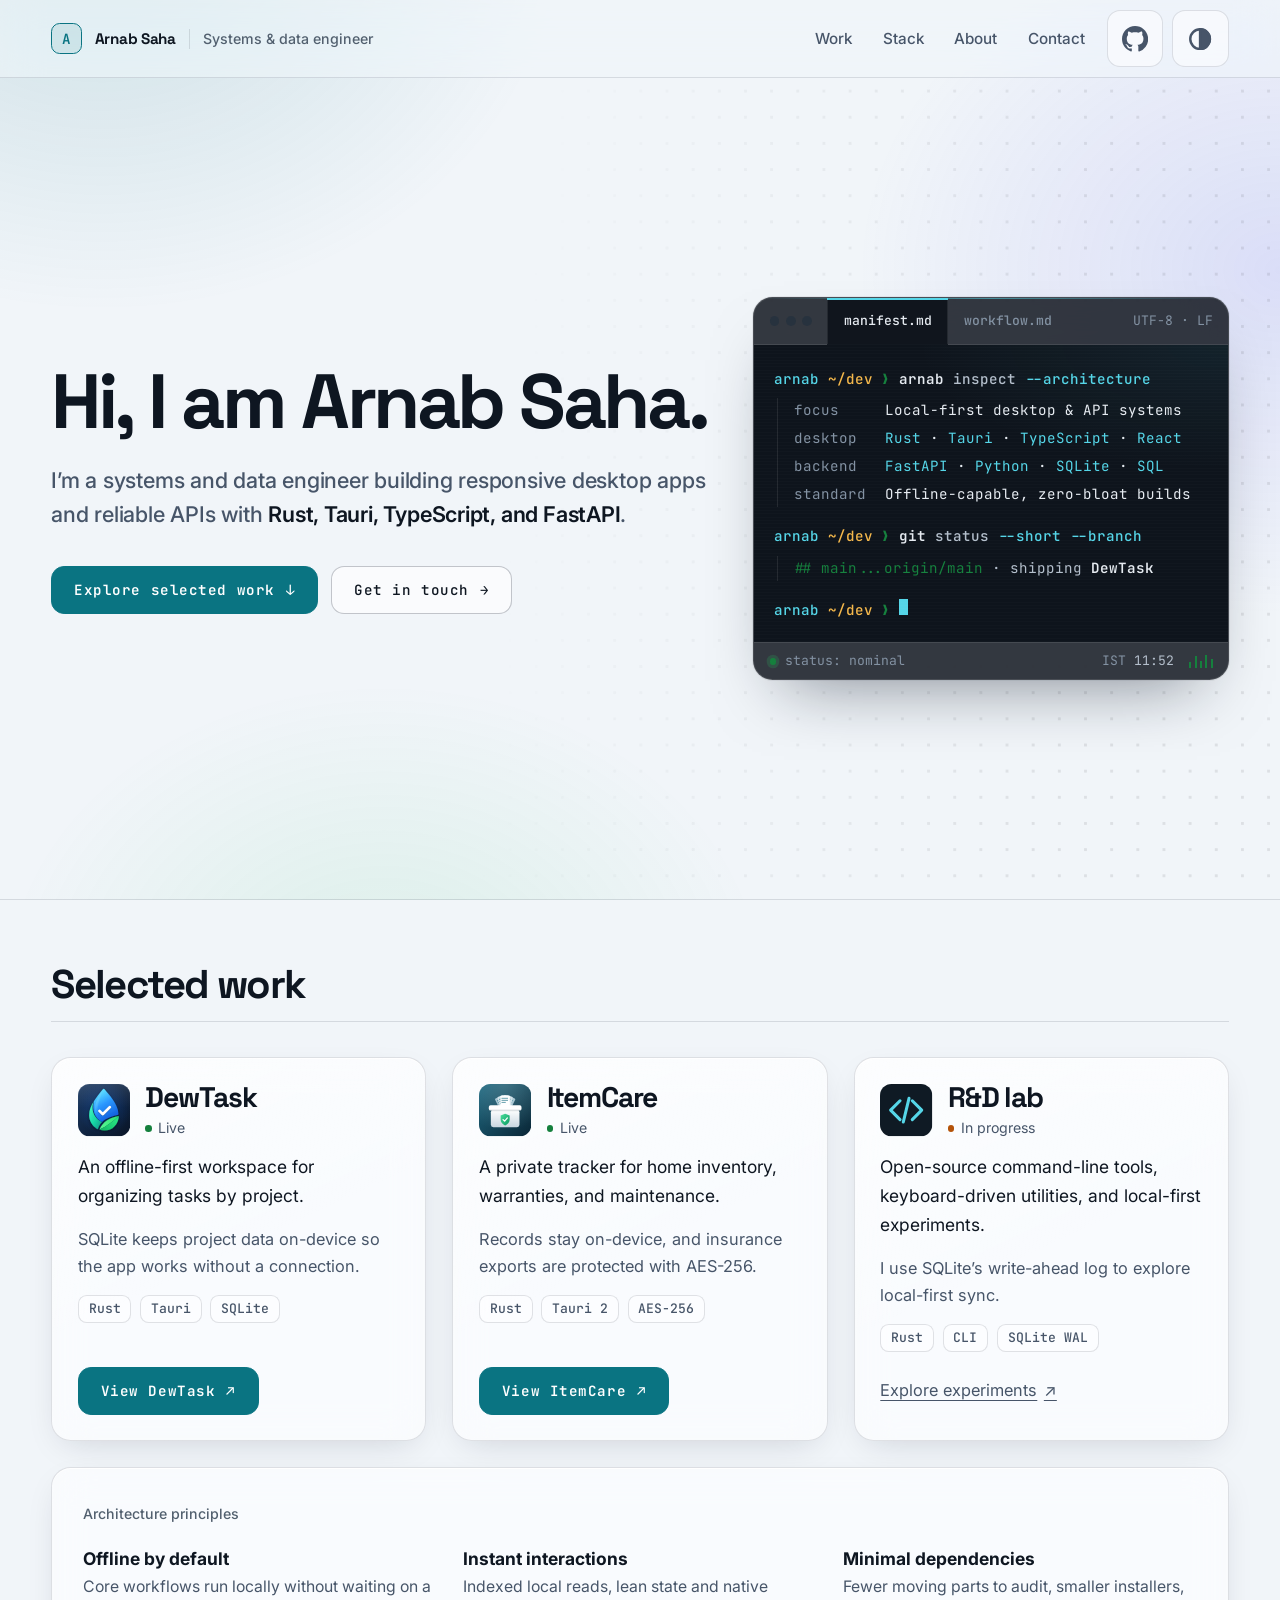
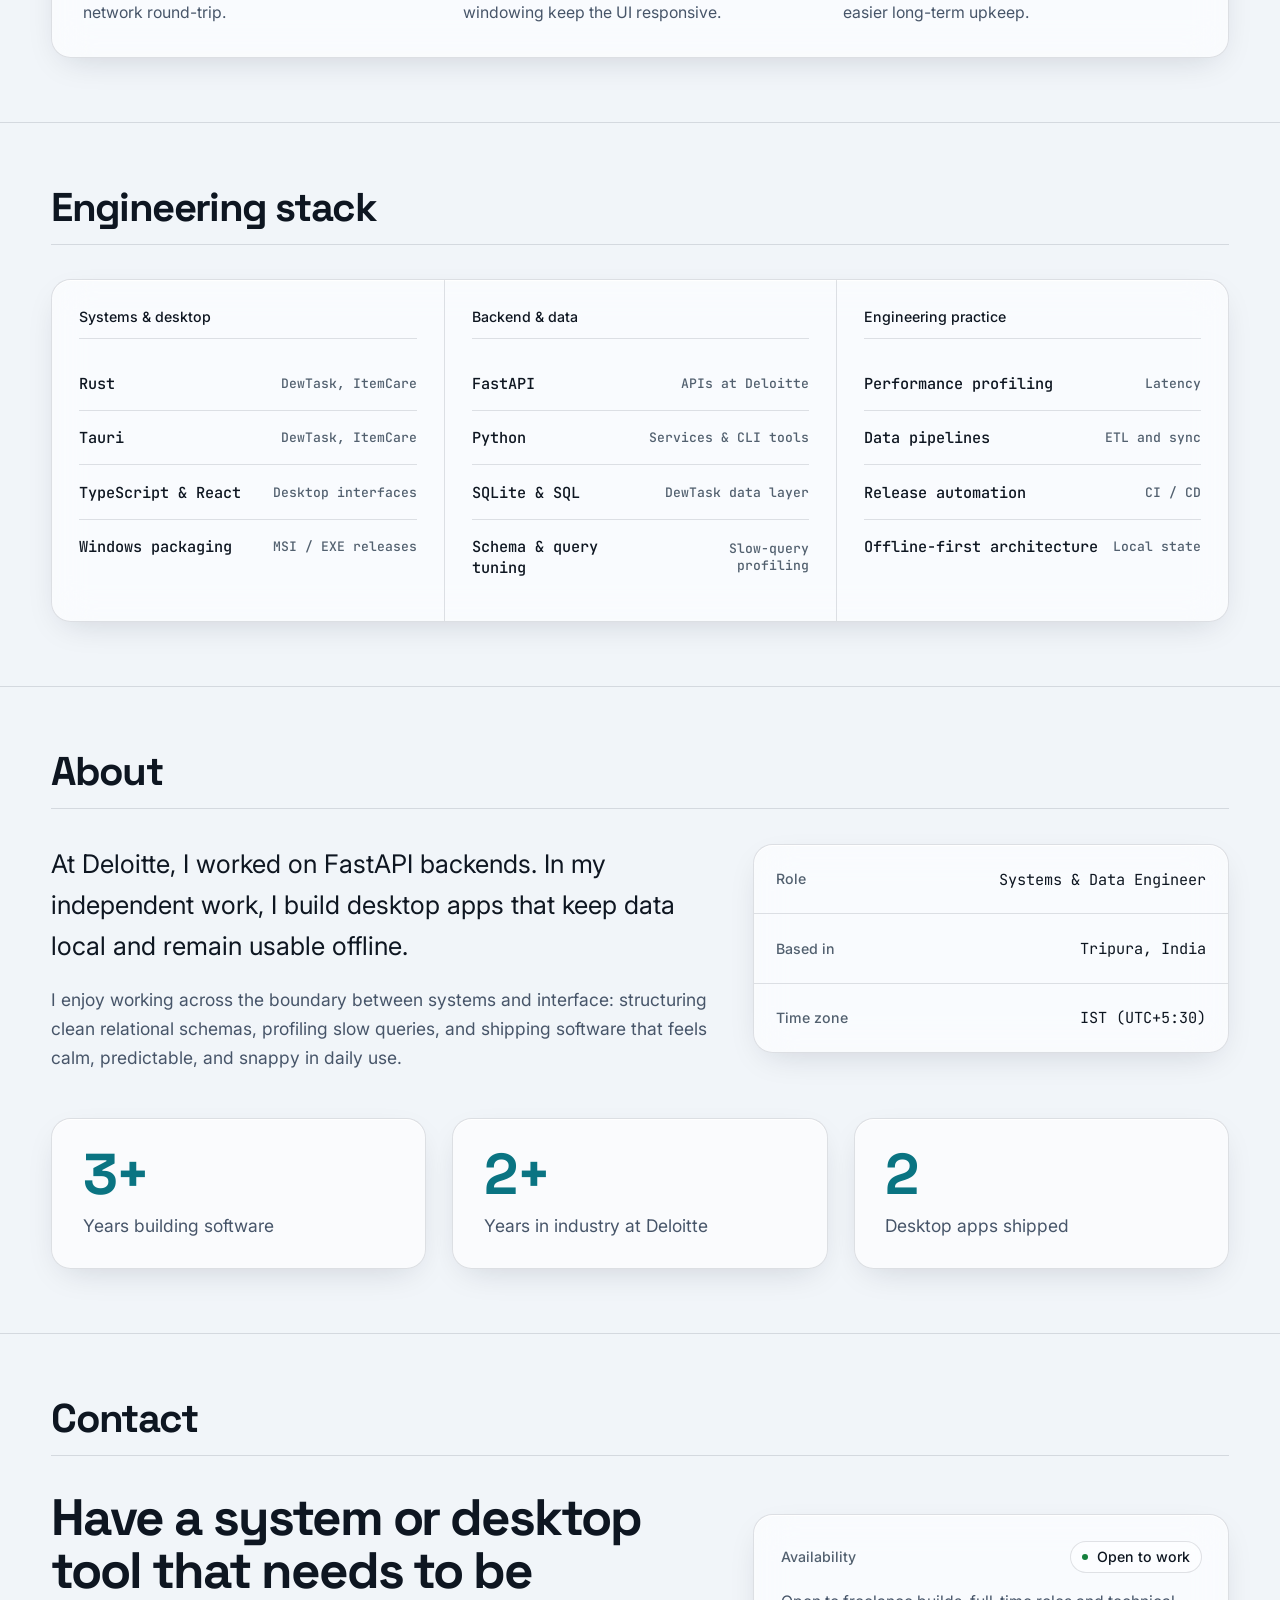
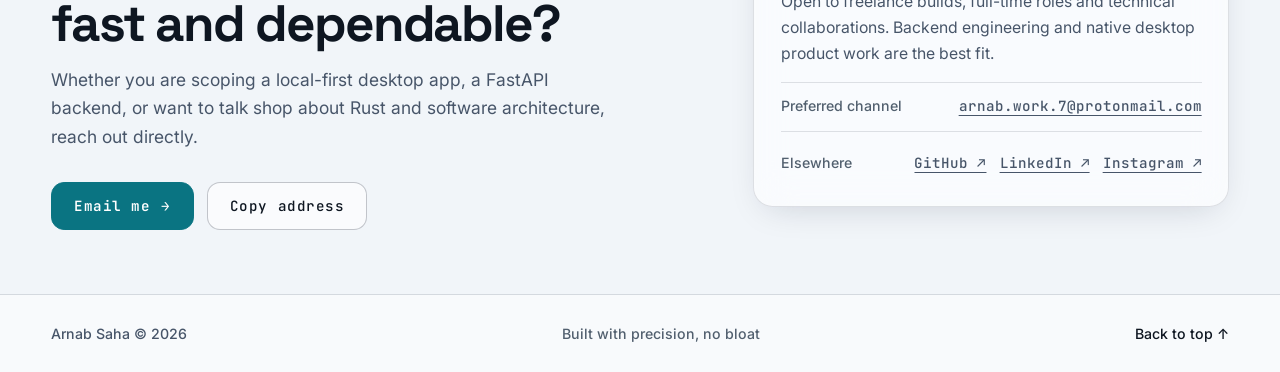
==== index.html @ a8ce4421 "updatedd portfolio" ====
<!DOCTYPE html>
<html lang="en">
<head>
  <meta charset="UTF-8">
  <meta name="viewport" content="width=device-width, initial-scale=1, viewport-fit=cover">
  <title>Arnab Saha, Systems &amp; Data Engineer (Rust, Tauri, FastAPI)</title>
  <meta name="description" content="Arnab Saha is a Systems &amp; Data Engineer building local-first desktop apps and high-throughput FastAPI backends with Rust, Tauri, TypeScript, and Python.">
  <link rel="canonical" href="https://arnabsaha7.github.io/">
  <meta name="color-scheme" content="dark light">
  <meta name="theme-color" content="#0A0E12">

  <meta property="og:type" content="website">
  <meta property="og:site_name" content="Arnab Saha">
  <meta property="og:url" content="https://arnabsaha7.github.io/">
  <meta property="og:title" content="Arnab Saha, Systems &amp; Data Engineer (Rust, Tauri, FastAPI)">
  <meta property="og:description" content="Systems &amp; Data Engineer building local-first desktop software and resilient backend systems for zero latency.">
  <meta property="og:image" content="https://arnabsaha7.github.io/assets/portfolio-card.png">
  <meta property="og:image:type" content="image/png">
  <meta property="og:image:width" content="1200">
  <meta property="og:image:height" content="630">
  <meta property="og:image:alt" content="Arnab Saha, Systems &amp; Data Engineer. Apps and backends built for instant response.">

  <meta name="twitter:card" content="summary_large_image">
  <meta name="twitter:title" content="Arnab Saha, Systems &amp; Data Engineer (Rust, Tauri, FastAPI)">
  <meta name="twitter:description" content="Systems &amp; Data Engineer building local-first desktop software and resilient backend systems for zero latency.">
  <meta name="twitter:image" content="https://arnabsaha7.github.io/assets/portfolio-card.png">
  <meta name="twitter:image:alt" content="Arnab Saha, Systems &amp; Data Engineer. Apps and backends built for instant response.">

  <link rel="icon" href="data:image/svg+xml,%3Csvg xmlns='http://www.w3.org/2000/svg' viewBox='0 0 24 24'%3E%3Crect width='24' height='24' fill='%2355D6E8'/%3E%3Ctext x='12' y='18' font-family='monospace' font-size='16' font-weight='700' fill='%2306151A' text-anchor='middle'%3EA%3C/text%3E%3C/svg%3E">
  <script>
    (function () {
      var t = null;
      try { t = localStorage.getItem('theme'); } catch (e) {}
      if (t !== 'light' && t !== 'dark') {
        t = window.matchMedia && matchMedia('(prefers-color-scheme: light)').matches ? 'light' : 'dark';
      }
      document.documentElement.dataset.theme = t;
    })();
  </script>
  <script type="application/ld+json">
  {"@context":"https://schema.org","@type":"Person","name":"Arnab Saha","jobTitle":"Systems & Data Engineer","sameAs":["https://github.com/arnabsaha7","https://www.linkedin.com/in/arnab-saha-7o7","https://www.instagram.com/arnab_saha_7/"],"knowsAbout":["Rust","Tauri","TypeScript","React","FastAPI","Python","SQLite"]}
  </script>
  <link rel="preconnect" href="https://fonts.googleapis.com">
  <link rel="preconnect" href="https://fonts.gstatic.com" crossorigin>
  <link href="https://fonts.googleapis.com/css2?family=Inter:wght@400;500;600&amp;family=JetBrains+Mono:wght@400;500;600&amp;family=Space+Grotesk:wght@700;800&amp;display=swap" rel="stylesheet" media="print" onload="this.media='all'">
  <noscript><link href="https://fonts.googleapis.com/css2?family=Inter:wght@400;500;600&amp;family=JetBrains+Mono:wght@400;500;600&amp;family=Space+Grotesk:wght@700;800&amp;display=swap" rel="stylesheet"></noscript>
  <link rel="stylesheet" href="./styles.css">
  <script src="./script.js" defer></script>
</head>
<body>
<a class="skip" href="#main">Skip to content</a>

<svg width="0" height="0" style="position:absolute" aria-hidden="true">
  <symbol id="dewIcon" viewBox="0 0 512 512">
    <defs>
      <linearGradient id="bgSurfaceDark" x1="0%" y1="0%" x2="100%" y2="100%">
        <stop offset="0%" stop-color="#1B3A63"/><stop offset="55%" stop-color="#0F2340"/><stop offset="100%" stop-color="#091527"/>
      </linearGradient>
      <radialGradient id="markGlow" cx="50%" cy="46%" r="52%">
        <stop offset="0%" stop-color="#2B99FF" stop-opacity="0.42"/><stop offset="55%" stop-color="#1463E0" stop-opacity="0.14"/><stop offset="100%" stop-color="#1463E0" stop-opacity="0"/>
      </radialGradient>
      <linearGradient id="sheen" x1="0%" y1="0%" x2="0%" y2="100%">
        <stop offset="0%" stop-color="#FFFFFF" stop-opacity="0.10"/><stop offset="45%" stop-color="#FFFFFF" stop-opacity="0"/>
      </linearGradient>
      <linearGradient id="rim" x1="0%" y1="0%" x2="0%" y2="100%">
        <stop offset="0%" stop-color="#FFFFFF" stop-opacity="0.30"/><stop offset="50%" stop-color="#FFFFFF" stop-opacity="0.04"/><stop offset="100%" stop-color="#FFFFFF" stop-opacity="0.10"/>
      </linearGradient>
      <linearGradient id="dropGradDark" x1="35%" y1="5%" x2="70%" y2="85%">
        <stop offset="0%" stop-color="#5CE1FF"/><stop offset="45%" stop-color="#2B99FF"/><stop offset="100%" stop-color="#1463E0"/>
      </linearGradient>
      <linearGradient id="dropHighlightDark" x1="20%" y1="15%" x2="60%" y2="75%">
        <stop offset="0%" stop-color="#8CEBFF" stop-opacity="0.8"/><stop offset="100%" stop-color="#2B99FF" stop-opacity="0"/>
      </linearGradient>
      <linearGradient id="leftLeafGradDark" x1="15%" y1="20%" x2="75%" y2="95%">
        <stop offset="0%" stop-color="#3DF5BE"/><stop offset="55%" stop-color="#1AD9A6"/><stop offset="100%" stop-color="#10A891"/>
      </linearGradient>
      <linearGradient id="leafTopGradDark" x1="0%" y1="60%" x2="100%" y2="20%">
        <stop offset="0%" stop-color="#57F790"/><stop offset="100%" stop-color="#2CE074"/>
      </linearGradient>
      <linearGradient id="leafBotGradDark" x1="10%" y1="90%" x2="95%" y2="25%">
        <stop offset="0%" stop-color="#14B866"/><stop offset="50%" stop-color="#1ED175"/><stop offset="100%" stop-color="#28E382"/>
      </linearGradient>
      <filter id="appDropShadowDark" x="-25%" y="-25%" width="150%" height="150%">
        <feDropShadow dx="0" dy="4" stdDeviation="5" flood-color="#020813" flood-opacity="0.5"/>
      </filter>
      <filter id="checkShadowDark" x="-20%" y="-20%" width="140%" height="140%">
        <feDropShadow dx="0" dy="1.5" stdDeviation="1.6" flood-color="#021B4A" flood-opacity="0.5"/>
      </filter>
    </defs>
    <rect width="512" height="512" rx="112" fill="url(#bgSurfaceDark)"/>
    <rect width="512" height="512" rx="112" fill="url(#markGlow)"/>
    <rect width="512" height="512" rx="112" fill="url(#sheen)"/>
    <rect x="1" y="1" width="510" height="510" rx="111" fill="none" stroke="url(#rim)" stroke-width="2"/>
    <g transform="translate(-23.1, -9.2) scale(2.75)" filter="url(#appDropShadowDark)">
      <path d="M65 65C51 86 46 105 49 124C52 142 65 157 79 164C82 155 87 146 94 139C71 128 60 109 60 87C60 79 62 72 65 65Z" fill="url(#leftLeafGradDark)"/>
      <path d="M65 65C60 85 62 118 94 139C96 137 98 135 100 133C68 114 64 85 68 61Z" fill="#04384B" opacity="0.45"/>
      <path d="M97 22C99 19.5 101 19.5 103 22C118 40 152 77 152 108C152 110 151.8 111.5 151.5 113C134 117 108 124 94 139C66 123 59 97 65 65C74 50 87 34 97 22Z" fill="url(#dropGradDark)"/>
      <path d="M98 25C85 42 70 65 69 91C68 110 77 123 91 132C81 120 77 105 79 88C81 66 91 43 100 25Z" fill="url(#dropHighlightDark)"/>
      <path d="M85 165C96 138 120 123 154 117C135 135 112 153 85 165Z" fill="url(#leafTopGradDark)"/>
      <path d="M85 165C112 153 135 135 154 117C152 146 132 169 103 169C96 169 90 167.5 85 165Z" fill="url(#leafBotGradDark)"/>
      <path d="M85 99 96.5 110.5 121.5 85.5" fill="none" stroke="#FFFFFF" stroke-width="9.5" stroke-linecap="round" stroke-linejoin="round" filter="url(#checkShadowDark)"/>
    </g>
  </symbol>

  <symbol id="icIcon" viewBox="0 0 512 512">
    <defs>
      <linearGradient id="ic-bg" x1="0" y1="0" x2="1" y2="1">
        <stop offset="0" stop-color="#1F6A82"/><stop offset="1" stop-color="#0A2636"/>
      </linearGradient>
      <linearGradient id="ic-box" x1="0" y1="0" x2="0" y2="1">
        <stop offset="0" stop-color="#FFFFFF"/><stop offset="1" stop-color="#C9D6E0"/>
      </linearGradient>
      <linearGradient id="ic-sh" x1="0" y1="0" x2="1" y2="1">
        <stop offset="0" stop-color="#4ADE9B"/><stop offset="1" stop-color="#0B9A62"/>
      </linearGradient>
      <radialGradient id="ic-glow" cx=".5" cy="0" r=".9">
        <stop offset="0" stop-color="#fff" stop-opacity=".16"/><stop offset="1" stop-color="#fff" stop-opacity="0"/>
      </radialGradient>
      <g id="ic-paper">
        <rect x="210" y="112" width="92" height="140" rx="9"/>
        <path d="M224 140h56m-56 20h56m-56 20h34" fill="none" stroke="#2A7A8D" stroke-width="7" stroke-linecap="round"/>
      </g>
    </defs>
    <rect width="512" height="512" rx="112" fill="url(#ic-bg)"/>
    <rect width="512" height="512" rx="112" fill="url(#ic-glow)"/>
    <use href="#ic-paper" transform="rotate(-26 256 250)" fill="#A9C6D2"/>
    <use href="#ic-paper" transform="rotate(26 256 250)" fill="#A9C6D2"/>
    <use href="#ic-paper" transform="rotate(-13 256 250)" fill="#D3E3EA"/>
    <use href="#ic-paper" transform="rotate(13 256 250)" fill="#D3E3EA"/>
    <use href="#ic-paper" fill="#FFFFFF"/>
    <rect x="116" y="252" width="280" height="172" rx="24" fill="url(#ic-box)"/>
    <rect x="116" y="252" width="280" height="14" fill="#0A2636" opacity=".16"/>
    <rect x="96" y="208" width="320" height="52" rx="18" fill="#FFFFFF"/>
    <rect x="96" y="250" width="320" height="10" rx="5" fill="#0A2636" opacity=".12"/>
    <g transform="translate(256 346)">
      <path d="M0-54-44-37V4C-44 33-22 50 0 60 22 50 44 33 44 4V-37z" fill="url(#ic-sh)"/>
      <path d="M-20 2-5 18 22-14" fill="none" stroke="#fff" stroke-width="12" stroke-linecap="round" stroke-linejoin="round"/>
    </g>
  </symbol>

  <symbol id="labIcon" viewBox="0 0 512 512">
    <rect width="512" height="512" rx="112" fill="#0F1A24"/>
    <path d="m196 164-92 92 92 92M316 164l92 92-92 92M284 140l-56 232" fill="none" stroke="#55D6E8" stroke-width="30" stroke-linecap="round" stroke-linejoin="round"/>
  </symbol>
</svg>

<header class="bar">
  <div class="wrap">
    <a href="#top" class="brand" aria-label="Arnab Saha - Home">
      <span class="mark" aria-hidden="true">A</span>
      <b>Arnab Saha</b>
      <span class="lbl brand-tag">Systems &amp; data engineer</span>
    </a>
    <div class="nav-cluster">
      <nav class="top-nav" id="primaryNav" aria-label="Primary">
        <a href="#work">Work</a>
        <a href="#stack">Stack</a>
        <a href="#about">About</a>
        <a href="#contact">Contact</a>
      </nav>
      <div class="bar-actions">
        <a class="ico" href="https://github.com/arnabsaha7" target="_blank" rel="noopener noreferrer" aria-label="Arnab Saha on GitHub">
          <svg width="17" height="17" viewBox="0 0 16 16" fill="currentColor" aria-hidden="true">
            <path d="M8 0C3.58 0 0 3.58 0 8c0 3.54 2.29 6.53 5.47 7.59.4.07.55-.17.55-.38 0-.19-.01-.82-.01-1.49-2.01.37-2.53-.49-2.69-.94-.09-.23-.48-.94-.82-1.13-.28-.15-.68-.52-.01-.53.63-.01 1.08.58 1.23.82.72 1.21 1.87.87 2.33.66.07-.52.28-.87.51-1.07-1.78-.2-3.64-.89-3.64-3.95 0-.87.31-1.59.82-2.15-.08-.2-.36-1.02.08-2.12 0 0 .67-.21 2.2.82.64-.18 1.32-.27 2-.27.68 0 1.36.09 2 .27 1.53-1.04 2.2-.82 2.2-.82.44 1.1.16 1.92.08 2.12.51.56.82 1.27.82 2.15 0 3.07-1.87 3.75-3.65 3.95.29.25.54.73.54 1.48 0 1.07-.01 1.93-.01 2.2 0 .21.15.46.55.38A8.013 8.013 0 0016 8c0-4.42-3.58-8-8-8z"/>
          </svg>
        </a>
        <button id="navBtn" class="ico nav-toggle" type="button" aria-label="Open menu" aria-expanded="false" aria-controls="primaryNav">
          <svg width="16" height="16" viewBox="0 0 16 16" fill="none" stroke="currentColor" stroke-width="1.6" stroke-linecap="round" aria-hidden="true">
            <path d="M2 4h12M2 8h12M2 12h12"/>
          </svg>
        </button>
        <button id="themeBtn" class="ico" type="button" aria-label="Switch theme">
          <svg width="16" height="16" viewBox="0 0 16 16" fill="none" stroke="currentColor" stroke-width="1.5" aria-hidden="true">
            <circle cx="8" cy="8" r="6"/><path d="M8 2a6 6 0 0 1 0 12z" fill="currentColor"/>
          </svg>
        </button>
      </div>
    </div>
  </div>
</header>

<main id="main">
  <section id="top" class="hero">
    <div class="wrap grid">
      <div class="c7">
        <h1>Hi, I am <span class="nw">Arnab Saha.</span></h1>
        <p class="hero-lead">I’m a systems and data engineer building responsive desktop apps and reliable APIs with <strong>Rust, Tauri, TypeScript, and FastAPI</strong>.</p>
        <div class="row">
          <a class="btn pri" href="#work">
            <span>Explore selected work</span>
            <span class="arr" aria-hidden="true">↓</span>
          </a>
          <a class="btn gh" href="#contact">
            <span>Get in touch</span>
            <span class="arr" aria-hidden="true">→</span>
          </a>
          <a class="btn gh resume-link" href="#" hidden download>Résumé</a>
        </div>
      </div>

      <details class="engineering-notes c5" id="engineeringNotes">
        <summary>View engineering notes</summary>
        <div class="term">
          <div class="th">
            <div class="th-l">
              <span class="t-dots" aria-hidden="true"><i></i><i></i><i></i></span>
              <div class="term-tabs" role="tablist" aria-label="Terminal view">
                <button class="term-tab on" type="button" role="tab" aria-selected="true" id="tab-manifest" aria-controls="pane-manifest" tabindex="0" data-tab="manifest">manifest.md</button>
                <button class="term-tab" type="button" role="tab" aria-selected="false" id="tab-workflow" aria-controls="pane-workflow" tabindex="-1" data-tab="workflow">workflow.md</button>
              </div>
            </div>
            <span>UTF-8 · LF</span>
          </div>

          <div class="tb">
            <div class="term-pane on" id="pane-manifest" role="tabpanel" aria-labelledby="tab-manifest">
              <div class="t-block">
                <div class="t-cmd">
                  <span class="t-ps" aria-hidden="true"><i>arnab</i><em>~/dev</em></span><b aria-hidden="true">❯</b>
                  <span class="t-type"><span class="prog">arnab</span> inspect <span class="flag">--architecture</span></span>
                </div>
                <dl class="t-grid t-res">
                  <dt>focus</dt><dd>Local-first desktop &amp; API systems</dd>
                  <dt>desktop</dt><dd><span class="tk">Rust</span> · <span class="tk">Tauri</span> · <span class="tk">TypeScript</span> · <span class="tk">React</span></dd>
                  <dt>backend</dt><dd><span class="tk">FastAPI</span> · <span class="tk">Python</span> · <span class="tk">SQLite</span> · <span class="tk">SQL</span></dd>
                  <dt>standard</dt><dd>Offline-capable, zero-bloat builds</dd>
                </dl>
              </div>
              <div class="t-block">
                <div class="t-cmd">
                  <span class="t-ps" aria-hidden="true"><i>arnab</i><em>~/dev</em></span><b aria-hidden="true">❯</b>
                  <span class="t-type"><span class="prog">git</span> status <span class="flag">--short</span> <span class="flag">--branch</span></span>
                </div>
                <div class="t-out t-res"><span class="t-branch">## main...origin/main</span> · shipping <strong>DewTask</strong></div>
              </div>
              <div class="t-block">
                <div class="t-cmd"><span class="t-ps" aria-hidden="true"><i>arnab</i><em>~/dev</em></span><b aria-hidden="true">❯</b><i class="cur" aria-hidden="true"></i></div>
              </div>
            </div>

            <div class="term-pane" id="pane-workflow" role="tabpanel" aria-labelledby="tab-workflow">
              <div class="t-block">
                <div class="t-cmd">
                  <span class="t-ps" aria-hidden="true"><i>arnab</i><em>~/dev</em></span><b aria-hidden="true">❯</b>
                  <span class="t-type"><span class="prog">project</span> run <span class="flag">--protocol</span></span>
                </div>
                <dl class="t-grid t-res">
                  <dt><span class="n">01</span> scope</dt><dd>Architecture &amp; edge cases defined upfront</dd>
                  <dt><span class="n">02</span> estimate</dt><dd>Clear milestones, zero hidden unknowns</dd>
                  <dt><span class="n">03</span> build</dt><dd>Iterative ships with plain-word updates</dd>
                  <dt><span class="n">04</span> handover</dt><dd>Tested binaries, docs &amp; clean source</dd>
                </dl>
              </div>
              <div class="t-block">
                <div class="t-cmd">
                  <span class="t-ps" aria-hidden="true"><i>arnab</i><em>~/dev</em></span><b aria-hidden="true">❯</b>
                  <span class="t-type"><span class="prog">status</span> <span class="flag">--availability</span></span>
                </div>
                <div class="t-out t-res">Open for select engineering &amp; product builds</div>
              </div>
              <div class="t-block">
                <div class="t-cmd"><span class="t-ps" aria-hidden="true"><i>arnab</i><em>~/dev</em></span><b aria-hidden="true">❯</b><i class="cur" aria-hidden="true"></i></div>
              </div>
            </div>
          </div>

          <div class="tf">
            <span class="tf-l"><i class="dot" aria-hidden="true"></i>status: nominal</span>
            <span class="tf-r">
              <span>IST <time id="termClock">--:--</time></span>
              <span class="wave" aria-hidden="true"><i></i><i></i><i></i><i></i><i></i></span>
            </span>
          </div>
        </div>
      </details>
    </div>
  </section>

  <section id="work" class="sec">
    <div class="wrap">
      <div class="head"><h2>Selected work</h2></div>

      <div class="pcards">
        <article class="pc">
          <div class="pc-top">
            <svg class="pc-logo" viewBox="0 0 512 512" aria-hidden="true"><use href="#dewIcon"/></svg>
            <div>
              <h3>DewTask</h3>
              <span class="pc-status"><span class="dot" aria-hidden="true"></span><span id="dewTag">Live</span></span>
            </div>
          </div>
          <p>An offline-first workspace for organizing tasks by project.</p>
          <p class="pc-detail">SQLite keeps project data on-device so the app works without a connection.</p>
          <div class="lab-tags"><span>Rust</span><span>Tauri</span><span>SQLite</span></div>
          <a class="btn pri" href="https://arnabsaha7.github.io/dewtask/" target="_blank" rel="noopener noreferrer">View DewTask <span aria-hidden="true">↗</span></a>
        </article>

        <article class="pc">
          <div class="pc-top">
            <svg class="pc-logo" viewBox="0 0 512 512" aria-hidden="true"><use href="#icIcon"/></svg>
            <div>
              <h3>ItemCare</h3>
              <span class="pc-status"><span class="dot" aria-hidden="true"></span>Live</span>
            </div>
          </div>
          <p>A private tracker for home inventory, warranties, and maintenance.</p>
          <p class="pc-detail">Records stay on-device, and insurance exports are protected with AES-256.</p>
          <div class="lab-tags"><span>Rust</span><span>Tauri 2</span><span>AES-256</span></div>
          <a class="btn pri" href="https://arnabsaha7.github.io/itemcare/" target="_blank" rel="noopener noreferrer">View ItemCare <span aria-hidden="true">↗</span></a>
        </article>

        <article class="pc pc--lab">
          <div class="pc-top">
            <svg class="pc-logo" viewBox="0 0 512 512" aria-hidden="true"><use href="#labIcon"/></svg>
            <div>
              <h3>R&amp;D lab</h3>
              <span class="pc-status"><span class="dot wip" aria-hidden="true"></span>In progress</span>
            </div>
          </div>
          <p>Open-source command-line tools, keyboard-driven utilities, and local-first experiments.</p>
          <p class="pc-detail">I use SQLite’s write-ahead log to explore local-first sync.</p>
          <div class="lab-tags"><span>Rust</span><span>CLI</span><span>SQLite WAL</span></div>
          <a class="under" href="https://github.com/arnabsaha7?tab=repositories" target="_blank" rel="noopener noreferrer">Explore experiments <span aria-hidden="true">↗</span></a>
        </article>
      </div>

      <div class="card principles">
        <span class="lbl">Architecture principles</span>
        <div class="pr-list">
          <div class="pr"><div><b>Offline by default</b><div class="pr-desc">Core workflows run locally without waiting on a network round-trip.</div></div></div>
          <div class="pr"><div><b>Instant interactions</b><div class="pr-desc">Indexed local reads, lean state and native windowing keep the UI responsive.</div></div></div>
          <div class="pr"><div><b>Minimal dependencies</b><div class="pr-desc">Fewer moving parts to audit, smaller installers, easier long-term upkeep.</div></div></div>
        </div>
      </div>
    </div>
  </section>

  <section id="stack" class="sec">
    <div class="wrap">
      <div class="head"><h2>Engineering stack</h2></div>
      <div class="stack">
        <div>
          <div class="stack-col-head"><span class="lbl">Systems &amp; desktop</span></div>
          <ul>
            <li><span>Rust</span><span>DewTask, ItemCare</span></li>
            <li><span>Tauri</span><span>DewTask, ItemCare</span></li>
            <li><span>TypeScript &amp; React</span><span>Desktop interfaces</span></li>
            <li><span>Windows packaging</span><span>MSI / EXE releases</span></li>
          </ul>
        </div>
        <div>
          <div class="stack-col-head"><span class="lbl">Backend &amp; data</span></div>
          <ul>
            <li><span>FastAPI</span><span>APIs at Deloitte</span></li>
            <li><span>Python</span><span>Services &amp; CLI tools</span></li>
            <li><span>SQLite &amp; SQL</span><span>DewTask data layer</span></li>
            <li><span>Schema &amp; query tuning</span><span>Slow-query profiling</span></li>
          </ul>
        </div>
        <div>
          <div class="stack-col-head"><span class="lbl">Engineering practice</span></div>
          <ul>
            <li><span>Performance profiling</span><span>Latency</span></li>
            <li><span>Data pipelines</span><span>ETL and sync</span></li>
            <li><span>Release automation</span><span>CI / CD</span></li>
            <li><span>Offline-first architecture</span><span>Local state</span></li>
          </ul>
        </div>
      </div>

    </div>
  </section>

  <section id="about" class="sec about">
    <div class="wrap">
      <div class="head"><h2>About</h2></div>
      <div class="grid grid-start">
        <div class="c7">
          <p class="about-lead">
            At Deloitte, I worked on FastAPI backends. In my independent work, I build desktop apps that keep data local and remain usable offline.
          </p>
          <p class="about-sub">
            I enjoy working across the boundary between systems and interface: structuring clean relational schemas, profiling slow queries, and shipping software that feels calm, predictable, and snappy in daily use.
          </p>
        </div>
        <div class="c5 facts">
          <div><span class="lbl">Role</span><span class="mono">Systems &amp; Data Engineer</span></div>
          <div><span class="lbl">Based in</span><span class="mono">Tripura, India</span></div>
          <div><span class="lbl">Time zone</span><span class="mono">IST (UTC+5:30)</span></div>
        </div>
      </div>
      <div class="about-stats">
        <div><b>3+</b><span>Years building software</span></div>
        <div><b>2+</b><span>Years in industry at Deloitte</span></div>
        <div><b>2</b><span>Desktop apps shipped</span></div>
      </div>
    </div>
  </section>

  <section id="contact" class="sec contact">
    <div class="wrap">
      <div class="head"><h2>Contact</h2></div>
      <div class="grid contact-grid">
        <div class="c7">
          <h3>Have a system or desktop tool that needs to be fast and dependable?</h3>
          <p class="contact-sub">
            Whether you are scoping a local-first desktop app, a FastAPI backend, or want to talk shop about Rust and software architecture, reach out directly.
          </p>
          <div class="row">
            <a id="mailBtn" class="btn pri" href="#contact" hidden>
              <span>Email me</span>
              <span class="arr" aria-hidden="true">→</span>
            </a>
            <button id="copyBtn" class="btn gh" type="button" hidden>Copy address</button>
            <a class="btn gh resume-link" href="#" hidden download>Résumé</a>
          </div>
        </div>
        <div class="c5 contact-box">
          <div class="contact-box-head">
            <span class="lbl">Availability</span>
            <span class="pill"><span class="dot" aria-hidden="true"></span><span class="lbl lbl-strong">Open to work</span></span>
          </div>
          <p class="contact-box-text">
            Open to freelance builds, full-time roles and technical collaborations. Backend engineering and native desktop product work are the best fit.
          </p>
          <div class="contact-box-row">
            <span class="lbl">Preferred channel</span>
            <a id="mailLink" class="under" href="#contact" hidden></a>
          </div>
          <div class="contact-box-row">
            <span class="lbl">Elsewhere</span>
            <div class="contact-socials">
              <a class="under" href="https://github.com/arnabsaha7" target="_blank" rel="noopener noreferrer">GitHub ↗</a>
              <a class="under" href="https://www.linkedin.com/in/arnab-saha-7o7" target="_blank" rel="noopener noreferrer">LinkedIn ↗</a>
              <a class="under" href="https://www.instagram.com/arnab_saha_7/" target="_blank" rel="noopener noreferrer">Instagram ↗</a>
            </div>
          </div>
        </div>
      </div>
    </div>
  </section>
</main>

<footer>
  <div class="wrap">
    <span class="lbl lbl-2">Arnab Saha © 2026</span>
    <span class="lbl">Built with precision, no bloat</span>
    <a class="lbl lbl-strong" id="toTop" href="#top">Back to top ↑</a>
  </div>
</footer>

<div id="toast" class="toast" role="status" aria-live="polite"></div>
</body>
</html>
---- styles.css ----
:root {
  --bg: #0A0E12;
  --surface: rgba(255, 255, 255, 0.055);
  --surface-hover: rgba(255, 255, 255, 0.1);
  --well: rgba(255, 255, 255, 0.04);
  --line: rgba(255, 255, 255, 0.1);
  --line-strong: rgba(255, 255, 255, 0.2);
  --glass-blur: blur(1.125rem) saturate(1.5);
  --glass-edge: inset 0 1px 0 rgba(255, 255, 255, 0.09), 0 0.625rem 2rem -0.75rem rgba(0, 0, 0, 0.5);
  --r: 1.125rem;
  --aurora:
    radial-gradient(60vmax 50vmax at 8% -8%, rgba(85, 214, 232, 0.2), transparent 60%),
    radial-gradient(55vmax 45vmax at 100% 30%, rgba(99, 102, 241, 0.2), transparent 60%),
    radial-gradient(50vmax 40vmax at 30% 110%, rgba(34, 197, 94, 0.12), transparent 60%);
  --text: #F1F5F9;
  --text-2: #A3AFBD;
  --text-3: #8D9AAA;
  --accent: #55D6E8;
  --accent-hover: #7BE2F0;
  --bar-h: calc(4.5rem + env(safe-area-inset-top, 0px));
  --accent-dim: rgba(85, 214, 232, 0.12);
  --warn: #F5B84B;
  --on-accent: #06151A;
  --live: #22C55E;
  --display: 'Space Grotesk', system-ui, -apple-system, sans-serif;
  --body: 'Inter', system-ui, -apple-system, sans-serif;
  --mono: 'JetBrains Mono', ui-monospace, Consolas, monospace;
  color-scheme: dark;
}

*, *::before, *::after {
  box-sizing: border-box;
  margin: 0;
  padding: 0;
}

[hidden] { display: none !important; }

html {
  font-size: clamp(100%, 0.85rem + 0.3vw, 118.75%);
  scroll-behavior: smooth;
  scroll-padding-top: calc(var(--bar-h) + 0.5rem);
}

body {
  background: var(--bg);
  color: var(--text);
  font: 400 1rem/1.65 var(--body);
  -webkit-font-smoothing: antialiased;
  overflow-wrap: anywhere;
}

::selection {
  background: var(--accent);
  color: var(--on-accent);
}

a {
  color: inherit;
  text-decoration: none;
}

button {
  background: none;
  border: 0;
  color: inherit;
  font: inherit;
  cursor: pointer;
}

:focus-visible {
  outline: 2px solid var(--accent);
  outline-offset: 2px;
}

h1, h2, h3 {
  font-family: var(--display);
  font-weight: 800;
  letter-spacing: -0.04em;
  line-height: 1.04;
  text-wrap: balance;
}

.lbl {
  font: 500 0.8125rem/1.4 var(--body);
  color: var(--text-3);
}

.mono { font-family: var(--mono); }

.wrap {
  --gutter: clamp(1rem, 4vw, 4.5rem);
  width: 100%;
  max-width: 88rem;
  margin-inline: auto;
  padding-left: max(var(--gutter), env(safe-area-inset-left, 0px));
  padding-right: max(var(--gutter), env(safe-area-inset-right, 0px));
}

.dot {
  display: inline-block;
  width: 0.375rem;
  height: 0.375rem;
  border-radius: 50%;
  background: var(--live);
  flex: none;
}

/* Header */
.bar {
  position: sticky;
  top: 0;
  z-index: 50;
  height: var(--bar-h);
  padding-top: env(safe-area-inset-top, 0px);
  background: rgba(10, 14, 18, 0.5);
  -webkit-backdrop-filter: var(--glass-blur);
  backdrop-filter: var(--glass-blur);
  border-bottom: 1px solid var(--line);
}

.bar .wrap {
  height: 100%;
  display: flex;
  align-items: center;
  justify-content: space-between;
  gap: 1rem;
}

.brand {
  display: flex;
  align-items: center;
  gap: 0.75rem;
  min-width: 0;
  white-space: nowrap;
}

.mark {
  width: 1.75rem;
  height: 1.75rem;
  flex: none;
  display: grid;
  place-items: center;
  border: 1px solid var(--accent);
  background: var(--accent-dim);
  color: var(--accent);
  font: 600 0.8125rem var(--mono);
}

.brand b {
  font: 800 0.875rem var(--display);
  letter-spacing: -0.02em;
}

.brand-tag {
  border-left: 1px solid var(--line);
  padding-left: 0.75rem;
}

.nav-cluster {
  display: flex;
  align-items: center;
  gap: 1.25rem;
  height: 100%;
  flex: none;
}

.top-nav {
  display: flex;
  align-items: center;
  gap: 1.75rem;
  height: 100%;
}

.top-nav a {
  position: relative;
  height: 100%;
  display: inline-flex;
  align-items: center;
  gap: 0.375rem;
  font: 500 0.875rem var(--body);
  color: var(--text-2);
  transition: color 0.15s ease;
}

.top-nav a:hover,
.top-nav a.on { color: var(--text); }

.top-nav a.on::after {
  content: "";
  position: absolute;
  left: 0;
  right: 0;
  bottom: -1px;
  height: 2px;
  background: var(--accent);
}

.bar-actions {
  display: flex;
  align-items: center;
  gap: 0.5rem;
}

.ico {
  display: grid;
  place-items: center;
  width: 3.25rem;
  height: 3.25rem;
  border: 1px solid var(--line);
  background: var(--well);
  color: var(--text-2);
  transition: color 0.15s ease, border-color 0.15s ease;
}

.ico svg {
  width: 1.5rem;
  height: 1.5rem;
}

.ico:hover {
  color: var(--text);
  border-color: var(--line-strong);
}

.nav-toggle { display: none; }

.pill {
  display: inline-flex;
  align-items: center;
  gap: 0.5rem;
  border: 1px solid var(--line);
  background: var(--well);
  padding: 0.3125rem 0.625rem;
  white-space: nowrap;
}

.pill .lbl { color: var(--text-2); }

/* Buttons and layout */
.btn {
  display: inline-flex;
  align-items: center;
  justify-content: center;
  gap: 0.625rem;
  min-height: 2.75rem;
  padding: 0.75rem 1.25rem;
  font: 500 0.8125rem/1 var(--mono);
  letter-spacing: 0.04em;
  border: 1px solid var(--line);
  transition: transform 0.16s cubic-bezier(0.16, 1, 0.3, 1), background-color 0.16s ease, border-color 0.16s ease;
}

.btn.pri {
  background: var(--accent);
  border-color: var(--accent);
  color: var(--on-accent);
  font-weight: 600;
}

.btn.pri:hover {
  background: var(--accent-hover);
  border-color: var(--accent-hover);
  transform: translateY(-2px);
}

.btn.pri:active { transform: translateY(0); }

.btn.pri .arr {
  transition: transform 0.16s cubic-bezier(0.16, 1, 0.3, 1);
}

.btn.pri:hover .arr { transform: translateY(2px); }

.btn.gh {
  background: var(--surface);
  color: var(--text);
  border-color: var(--line-strong);
}

.btn.gh:hover { background: var(--surface-hover); }

section { border-bottom: 1px solid var(--line); }

.sec { padding-block: clamp(2.75rem, 5vw, 5rem); }

.head {
  display: flex;
  flex-wrap: wrap;
  justify-content: space-between;
  align-items: baseline;
  gap: 0.5rem 1rem;
  border-bottom: 1px solid var(--line);
  padding-bottom: 0.875rem;
  margin-bottom: 2rem;
}

.head h2 { font-size: clamp(1.75rem, 1.2rem + 1.5vw, 2.5rem); }

.grid {
  display: grid;
  grid-template-columns: repeat(12, minmax(0, 1fr));
  gap: 1.5rem;
}

.c7, .c5 { min-width: 0; }
.c7 { grid-column: span 7; }
.c5 { grid-column: span 5; }

/* Hero */
.hero {
  --dg: rgba(255, 255, 255, 0.08);
  position: relative;
  overflow: hidden;
  min-height: calc(100vh - var(--bar-h));
  min-height: calc(100svh - var(--bar-h));
  display: flex;
  align-items: center;
  padding: clamp(1.5rem, 5vh, 4.75rem) 0;
}

.hero::after {
  content: "";
  position: absolute;
  inset: 0;
  background: radial-gradient(var(--dg) 1.35px, transparent 1.6px) 0 0 / 1.5rem 1.5rem;
  -webkit-mask-image: linear-gradient(95deg, transparent 40%, rgba(0, 0, 0, 0.45) 58%, #000 82%);
  mask-image: linear-gradient(95deg, transparent 40%, rgba(0, 0, 0, 0.45) 58%, #000 82%);
  pointer-events: none;
  z-index: 0;
}

.hero > .wrap {
  width: 100%;
  position: relative;
  z-index: 1;
  align-items: center;
}

.hero h1 {
  font-size: clamp(2.625rem, 6vw, 5.75rem);
  line-height: 1;
  letter-spacing: -0.045em;
  margin: 0 0 1.375rem;
  animation: rise 0.65s cubic-bezier(0.16, 1, 0.3, 1) both;
}

@keyframes rise {
  from {
    opacity: 0;
    transform: translateY(0.875rem);
  }
}

.nw {
  display: inline-block;
  max-width: 100%;
}

.hero-lead {
  font: 500 clamp(1.125rem, 0.5vw + 0.875rem, 1.625rem)/1.55 var(--body);
  letter-spacing: -0.01em;
  color: var(--text-2);
  max-width: 48ch;
  margin-bottom: 2rem;
  animation: rise 0.65s 0.06s cubic-bezier(0.16, 1, 0.3, 1) both;
  text-wrap: pretty;
}

.hero-lead strong {
  color: var(--text);
  font-weight: 600;
}

.row {
  display: flex;
  flex-wrap: wrap;
  align-items: center;
  gap: 0.75rem;
}

.engineering-notes { min-width: 0; }

.engineering-notes > summary {
  width: fit-content;
  max-width: 100%;
  padding: 0.75rem 1rem;
  border: 1px solid var(--line-strong);
  border-radius: 0.75rem;
  background: var(--surface);
  cursor: pointer;
}

.engineering-notes[data-desktop] > summary { display: none; }
.engineering-notes[open]:not([data-desktop]) > summary { margin-bottom: 0.75rem; }

/* Terminal */
.term {
  --t-bg: rgba(7, 11, 15, 0.72);
  --t-chrome: rgba(255, 255, 255, 0.04);
  --t-line: rgba(255, 255, 255, 0.09);
  --t-text: #E6EBF1;
  --t-text-2: #B4BFCC;
  --t-dim: #8392A3;
  --t-accent: #55D6E8;
  --t-path: #F5B84B;
  position: relative;
  max-width: 100%;
  overflow: hidden;
  background: var(--t-bg);
  border: 1px solid rgba(255, 255, 255, 0.14);
  box-shadow: var(--glass-edge), 0 2rem 4.375rem -1.5rem rgba(0, 0, 0, 0.6);
  color: var(--t-text);
  font: 0.8125rem/1.75 var(--mono);
  transition: border-color 0.2s ease;
}

.term::before {
  content: "";
  position: absolute;
  left: 0;
  right: 0;
  top: 0;
  height: 1px;
  background: linear-gradient(90deg, transparent, var(--t-accent) 50%, transparent);
  opacity: 0.55;
  pointer-events: none;
  z-index: 2;
}

.term:hover { border-color: rgba(255, 255, 255, 0.24); }

html[data-theme=light] .term {
  --t-bg: rgba(10, 16, 24, 0.86);
  box-shadow: 0 1.875rem 3.75rem -1.75rem rgba(10, 20, 35, 0.5), 0 0 0 1px rgba(10, 20, 35, 0.06);
}

.th {
  display: flex;
  align-items: stretch;
  justify-content: space-between;
  gap: 0.75rem;
  padding: 0 0.875rem;
  min-height: 2.625rem;
  background: var(--t-chrome);
  border-bottom: 1px solid var(--t-line);
  font-size: 0.75rem;
  color: var(--t-dim);
}

.th > span {
  align-self: center;
  white-space: nowrap;
}

.th-l {
  display: flex;
  align-items: stretch;
  gap: 0.875rem;
  min-width: 0;
}

.t-dots {
  display: flex;
  align-items: center;
  gap: 0.375rem;
  flex: none;
}

.t-dots i {
  width: 0.5625rem;
  height: 0.5625rem;
  border-radius: 50%;
  background: #27323E;
  transition: background 0.25s ease;
}

.term:hover .t-dots i:nth-child(1) { background: #F0605A; }
.term:hover .t-dots i:nth-child(2) { background: #F5B84B; }
.term:hover .t-dots i:nth-child(3) { background: #3FCB6A; }

.term-tabs {
  display: flex;
  align-items: stretch;
  min-height: 2.625rem;
}

.term-tab {
  position: relative;
  padding: 0 0.875rem;
  display: inline-flex;
  align-items: center;
  font: 500 0.75rem var(--mono);
  color: var(--t-dim);
  white-space: nowrap;
  border-left: 1px solid transparent;
  border-right: 1px solid transparent;
  transition: color 0.15s ease, background 0.15s ease;
}

.term-tab:hover { color: #CBD5E1; }

.term-tab.on {
  color: var(--t-text);
  background: var(--t-bg);
  border-color: var(--t-line);
  box-shadow: 0 1px 0 var(--t-bg);
}

.term-tab.on::after {
  content: "";
  position: absolute;
  left: -1px;
  right: -1px;
  top: 0;
  height: 2px;
  background: var(--t-accent);
}

.tb {
  position: relative;
  padding: 1.25rem 1.125rem 1.125rem;
  min-height: 16.75rem;
  display: flex;
  flex-direction: column;
  justify-content: space-between;
  background:
    radial-gradient(110% 70% at 100% 0%, rgba(85, 214, 232, 0.07), transparent 60%),
    var(--t-bg);
}

.tb::after {
  content: "";
  position: absolute;
  inset: 0;
  background: repeating-linear-gradient(0deg, rgba(255, 255, 255, 0.016) 0 1px, transparent 1px 0.1875rem);
  pointer-events: none;
}

.term-pane {
  display: none;
  flex-direction: column;
  gap: 1rem;
}

.term-pane.on { display: flex; }

.t-block {
  opacity: 0;
  animation: termBoot 0.2s ease forwards;
  animation-delay: var(--d, 0s);
}

.t-block:nth-child(1) { --d: 0.1s; }
.t-block:nth-child(2) { --d: 1.05s; }
.t-block:nth-child(3) { --d: 2s; }

@keyframes termBoot {
  from {
    opacity: 0;
    transform: translateY(0.1875rem);
  }
  to {
    opacity: 1;
    transform: none;
  }
}

.t-cmd {
  display: flex;
  align-items: baseline;
  gap: 0.5rem;
  min-width: 0;
  color: var(--t-text-2);
  font-weight: 500;
}

.t-ps {
  display: inline-flex;
  gap: 0.5rem;
  flex: none;
  white-space: nowrap;
}

.t-ps i {
  font-style: normal;
  color: var(--t-accent);
}

.t-ps em {
  font-style: normal;
  color: var(--t-path);
}

.t-cmd b {
  flex: none;
  color: var(--live);
  font-weight: 600;
}

.t-type { min-width: 0; }

.t-type .prog {
  color: var(--t-text);
  font-weight: 600;
}

.t-type .flag,
.t-grid dd .tk { color: var(--t-accent); }

.t-res {
  margin: 0.375rem 0 0 0.1875rem;
  padding-left: 0.875rem;
  border-left: 1px solid var(--t-line);
  opacity: 0;
  animation: termBoot 0.3s ease forwards;
  animation-delay: calc(var(--d, 0s) + 0.18s);
}

.t-grid {
  display: grid;
  grid-template-columns: max-content minmax(0, 1fr);
  gap: 0.1875rem 1.125rem;
}

.t-grid dt {
  color: var(--t-dim);
  white-space: nowrap;
}

.t-grid dt .n {
  color: #5B6978;
  margin-right: 0.25rem;
}

.t-grid dd {
  color: var(--t-text);
  min-width: 0;
}

.t-out { color: var(--t-text-2); }

.t-out strong {
  color: var(--t-text);
  font-weight: 600;
}

.t-branch { color: var(--live); }

.cur {
  display: inline-block;
  width: 0.5rem;
  height: 0.9375rem;
  background: var(--t-accent);
  vertical-align: -0.1875rem;
  animation: blink 1s steps(2, start) infinite;
}

@keyframes blink {
  to { visibility: hidden; }
}

.tf {
  display: flex;
  align-items: center;
  justify-content: space-between;
  gap: 0.75rem;
  padding: 0 0.875rem;
  min-height: 2.125rem;
  background: var(--t-chrome);
  border-top: 1px solid var(--t-line);
  font-size: 0.75rem;
  color: var(--t-dim);
}

.tf-l, .tf-r {
  display: inline-flex;
  align-items: center;
  gap: 0.5rem;
}

.tf-r { gap: 0.875rem; }

.tf .dot { box-shadow: 0 0 0 0.1875rem rgba(34, 197, 94, 0.18); }

.tf time {
  color: var(--t-text-2);
  font-variant-numeric: tabular-nums;
}

.wave {
  display: inline-flex;
  align-items: flex-end;
  gap: 0.1875rem;
  height: 0.75rem;
  flex: none;
}

.wave i {
  width: 2px;
  background: var(--live);
  animation: eqPulse 1.3s ease-in-out infinite alternate;
}

.wave i:nth-child(1) { height: 45%; animation-delay: 0s; }
.wave i:nth-child(2) { height: 90%; animation-delay: 0.2s; }
.wave i:nth-child(3) { height: 55%; animation-delay: 0.4s; }
.wave i:nth-child(4) { height: 100%; animation-delay: 0.1s; }
.wave i:nth-child(5) { height: 65%; animation-delay: 0.3s; }

@keyframes eqPulse {
  from {
    transform: scaleY(0.35);
    opacity: 0.55;
  }
  to {
    transform: scaleY(1);
    opacity: 1;
  }
}

/* Selected work */
.under {
  text-decoration: underline;
  text-underline-offset: 0.25rem;
  color: var(--text-2);
  transition: color 0.15s ease;
}

.under:hover { color: var(--accent); }

.pcards {
  display: grid;
  grid-template-columns: minmax(0, 1fr);
  gap: 1.5rem;
  margin-bottom: 1.5rem;
}

.pc {
  display: flex;
  min-width: 0;
  flex-direction: column;
  align-items: flex-start;
  gap: 0.875rem;
  padding: clamp(1.125rem, 2vw, 1.75rem);
  border: 1px solid var(--line);
  background: linear-gradient(155deg, var(--well), transparent 50%), var(--surface);
  transition: transform 0.2s ease, border-color 0.2s ease;
}

.pc:focus-within,
.pc:hover { border-color: var(--line-strong); }

@media (hover: hover) and (pointer: fine) and (prefers-reduced-motion: no-preference) {
  .pc:hover { transform: translateY(-0.1875rem); }
}

.pc-top {
  display: flex;
  align-items: center;
  gap: 0.875rem;
}

.pc-top h3 { font-size: 1.625rem; }

.pc-logo {
  width: 3rem;
  height: 3rem;
  flex: none;
}

.pc-status {
  display: flex;
  align-items: center;
  gap: 0.375rem;
  margin-top: 0.375rem;
  color: var(--text-2);
  font-size: 0.8125rem;
  line-height: 1.3;
}

.dot.wip { background: var(--warn); }

.pc-detail {
  color: var(--text-2);
  font-size: 0.9375rem;
  text-wrap: pretty;
}

.lab-tags {
  display: flex;
  flex-wrap: wrap;
  gap: 0.5rem;
}

.lab-tags span {
  padding: 0.25rem 0.5625rem;
  border: 1px solid var(--line);
  background: var(--well);
  font: 500 0.75rem var(--mono);
  color: var(--text-2);
}

.pc > a { margin-top: auto; }

.pc > .under {
  display: inline-flex;
  align-items: center;
  gap: 0.375rem;
  min-height: 2.75rem;
  font-size: 0.9375rem;
}

.card {
  background: var(--surface);
  border: 1px solid var(--line);
  padding: 1.75rem;
}

.principles .pr-list {
  display: grid;
  grid-template-columns: repeat(3, minmax(0, 1fr));
  gap: 1.5rem;
  margin-top: 1rem;
}

.pr-desc {
  color: var(--text-2);
  font-size: 0.9062rem;
}

/* Engineering stack */
.stack {
  display: grid;
  grid-template-columns: repeat(3, minmax(0, 1fr));
  border: 1px solid var(--line);
  background: var(--surface);
}

.stack > div {
  min-width: 0;
  padding: clamp(1.25rem, 3vh, 2.5rem);
}

.stack > div + div { border-left: 1px solid var(--line); }

.stack-col-head {
  display: flex;
  justify-content: space-between;
  align-items: center;
  margin-bottom: 1rem;
  padding-bottom: 0.625rem;
  border-bottom: 1px solid var(--line);
}

.stack-col-head .lbl { color: var(--text); }

.stack li {
  list-style: none;
  display: flex;
  justify-content: space-between;
  align-items: center;
  gap: 0.75rem;
  font: 500 0.875rem var(--mono);
  padding: clamp(0.65rem, 1.8vh, 1rem) 0;
  border-bottom: 1px solid var(--line);
}

.stack li:last-child { border-bottom: 0; }

.stack li span:last-child {
  font-size: 0.75rem;
  color: var(--text-3);
  text-align: right;
}

.flow-heading {
  margin-top: clamp(1.5rem, 4vw, 2.5rem);
  font-size: 1.375rem;
}

.flow {
  list-style: none;
  display: grid;
  grid-template-columns: repeat(4, minmax(0, 1fr));
  gap: 1.25rem;
  margin-top: 1rem;
}

.flow li {
  position: relative;
  display: flex;
  flex-direction: column;
  gap: 0.4rem;
  padding: clamp(1rem, 2.4vh, 1.6rem) 1.25rem;
  border: 1px solid var(--line);
  border-radius: var(--r);
  background: var(--surface);
  box-shadow: var(--glass-edge);
}

.flow b {
  font: 800 1.15rem/1.2 var(--display);
  letter-spacing: -0.02em;
}

.flow span {
  color: var(--text-2);
  font-size: 0.95rem;
  line-height: 1.5;
}

.flow li:not(:last-child)::after {
  content: "";
  position: absolute;
  top: 50%;
  left: 100%;
  width: 1.25rem;
  height: 2px;
  background: var(--accent);
}

/* About and contact */
.grid-start { align-items: start; }

.about-lead {
  font-size: clamp(1.25rem, 2vw, 2.125rem);
  line-height: 1.6;
  color: var(--text);
  margin-bottom: 1.125rem;
  text-wrap: pretty;
}

.about-sub {
  color: var(--text-2);
  max-width: 60ch;
  text-wrap: pretty;
}

.facts {
  border: 1px solid var(--line);
  background: var(--surface);
}

.facts > div {
  display: flex;
  flex-wrap: wrap;
  justify-content: space-between;
  align-items: center;
  gap: 0.25rem 0.75rem;
  padding: clamp(0.9rem, 2.4vh, 1.6rem) 1.25rem;
  border-bottom: 1px solid var(--line);
}

.facts > div:last-child { border: 0; }

.facts .mono {
  font-size: 0.875rem;
  color: var(--text);
}

.about-stats {
  display: grid;
  grid-template-columns: repeat(3, minmax(0, 1fr));
  gap: 1.5rem;
  margin-top: clamp(1.5rem, 5vh, 3.5rem);
}

.about-stats > div {
  padding: clamp(1.25rem, 3vh, 2rem) 1.75rem;
  border: 1px solid var(--line);
  border-radius: var(--r);
  background: var(--surface);
  box-shadow: var(--glass-edge);
}

.about-stats b {
  display: block;
  font: 800 clamp(2.5rem, 4.5vw, 5rem)/1 var(--display);
  letter-spacing: -0.04em;
  color: var(--accent);
  margin-bottom: 0.5rem;
}

.about-stats span { color: var(--text-2); }

.contact-grid { align-items: center; }

.contact h3 {
  font-size: clamp(1.75rem, 4vw, 4.5rem);
  margin-bottom: 0.875rem;
}

.contact-sub {
  color: var(--text-2);
  max-width: 52ch;
  margin-bottom: 1.75rem;
  text-wrap: pretty;
}

.contact-box {
  border: 1px solid var(--line);
  background: var(--surface);
  padding: 1.5rem;
  display: flex;
  flex-direction: column;
  gap: 0.875rem;
}

.contact-box-head {
  display: flex;
  flex-wrap: wrap;
  justify-content: space-between;
  align-items: center;
  gap: 0.5rem 0.75rem;
}

.contact-box-text {
  color: var(--text-2);
  font-size: 0.9062rem;
}

.contact-box-row {
  display: flex;
  flex-wrap: wrap;
  justify-content: space-between;
  align-items: center;
  gap: 0.375rem 0.75rem;
  padding-top: 0.75rem;
  border-top: 1px solid var(--line);
  font: 500 0.8125rem var(--mono);
}

.contact-socials {
  display: flex;
  flex-wrap: wrap;
  align-items: center;
  gap: 0.75rem;
}

.contact-socials a {
  display: inline-flex;
  align-items: center;
  min-height: 2rem;
}

/* Footer and utilities */
footer {
  background: var(--well);
  padding: 1.625rem 0;
}

footer .wrap {
  display: flex;
  flex-wrap: wrap;
  justify-content: space-between;
  align-items: center;
  gap: 1rem;
}

.toast {
  position: fixed;
  right: 1.5rem;
  bottom: 1.5rem;
  z-index: 120;
  background: var(--bg);
  border: 1px solid var(--accent);
  padding: 0.5625rem 0.875rem;
  font: 0.75rem var(--mono);
  opacity: 0;
  transform: translateY(0.5rem);
  transition: 0.16s ease;
  pointer-events: none;
}

.toast.show {
  opacity: 1;
  transform: none;
}

.skip {
  position: absolute;
  left: 0.75rem;
  top: -3.5rem;
  z-index: 200;
  padding: 0.625rem 0.875rem;
  background: var(--accent);
  color: var(--on-accent);
  font: 600 0.75rem var(--mono);
  transition: top 0.15s ease;
}

.skip:focus { top: 0.5rem; }
.lbl-2 { color: var(--text-2); }
.lbl-strong, .pill .lbl-strong { color: var(--text); }

/* Glass surfaces and themes */
body::before {
  content: "";
  position: fixed;
  inset: 0;
  z-index: -1;
  background: var(--aurora);
  pointer-events: none;
}

.card, .pc, .stack, .facts, .contact-box, .term {
  -webkit-backdrop-filter: var(--glass-blur);
  backdrop-filter: var(--glass-blur);
  border-radius: var(--r);
}

.card, .pc, .stack, .facts, .contact-box { box-shadow: var(--glass-edge); }
.btn, .ico { border-radius: 0.75rem; }
.pill { border-radius: 999px; }
.mark, .lab-tags span { border-radius: 0.5rem; }

html[data-theme=light] {
  --bg: #F1F5F9;
  --surface: rgba(255, 255, 255, 0.62);
  --surface-hover: rgba(255, 255, 255, 0.85);
  --well: rgba(255, 255, 255, 0.5);
  --line: rgba(15, 23, 42, 0.12);
  --line-strong: rgba(15, 23, 42, 0.24);
  --glass-edge: inset 0 1px 0 rgba(255, 255, 255, 0.9), 0 0.625rem 2rem -0.75rem rgba(15, 23, 42, 0.18);
  --aurora:
    radial-gradient(60vmax 50vmax at 8% -8%, rgba(10, 116, 130, 0.16), transparent 60%),
    radial-gradient(55vmax 45vmax at 100% 30%, rgba(99, 102, 241, 0.16), transparent 60%),
    radial-gradient(50vmax 40vmax at 30% 110%, rgba(34, 197, 94, 0.1), transparent 60%);
  --text: #0E1621;
  --text-2: #475569;
  --text-3: #52606F;
  --accent: #0A7482;
  --accent-hover: #085F6B;
  --accent-dim: rgba(10, 116, 130, 0.1);
  --warn: #B45309;
  --on-accent: #FFFFFF;
  --live: #15803D;
  color-scheme: light;
}

html[data-theme=light] .bar { background: rgba(241, 245, 249, 0.6); }
html[data-theme=light] .hero { --dg: rgba(18, 20, 23, 0.09); }

/* Responsive layouts */
@media (min-width: 740px) {
  .pcards { grid-template-columns: repeat(2, minmax(0, 1fr)); }
  .pc--lab { grid-column: 1 / -1; }
}

@media (min-width: 1200px) {
  .pcards { grid-template-columns: repeat(3, minmax(0, 1fr)); }
  .pc--lab { grid-column: auto; }
}

@media (max-width: 1180px) {
  .flow { grid-template-columns: repeat(2, minmax(0, 1fr)); }
  .flow li:not(:last-child)::after { display: none; }
}

@media (max-width: 1100px) {
  .th > span { display: none; }
}

@media (max-width: 980px) {
  .nav-toggle { display: grid; }
  .top-nav { display: none; }

  .bar.open .top-nav {
    display: flex;
    position: absolute;
    top: 100%;
    left: 0;
    right: 0;
    height: auto;
    max-height: calc(100dvh - var(--bar-h));
    overflow-y: auto;
    flex-direction: column;
    align-items: stretch;
    gap: 0;
    padding: 0.5rem clamp(1.125rem, 4vw, 4.5rem) 0.75rem;
    background: var(--bg);
    border-bottom: 1px solid var(--line);
  }

  .bar.open .top-nav a {
    flex: none;
    height: 2.875rem;
    font-size: 0.9375rem;
    border-bottom: 1px solid var(--line);
  }

  .bar.open .top-nav a:last-child { border-bottom: 0; }
  .bar.open .top-nav a.on::after { display: none; }

  .grid {
    grid-template-columns: minmax(0, 1fr);
    gap: 1.75rem;
  }

  .c7, .c5 { grid-column: auto; }
  .stack { grid-template-columns: minmax(0, 1fr); }

  .stack > div + div {
    border-left: 0;
    border-top: 1px solid var(--line);
  }

  .hero {
    padding: 3.5rem 0;
    min-height: auto;
  }
}

@media (max-width: 680px) {
  :root { --bar-h: calc(3.875rem + env(safe-area-inset-top, 0px)); }

  .brand-tag { display: none; }
  .bar .wrap, .brand { gap: 0.5rem; }

  .ico {
    width: 2.75rem;
    height: 2.75rem;
  }

  .ico svg {
    width: 1.25rem;
    height: 1.25rem;
  }

  .principles .pr-list,
  .flow,
  .about-stats { grid-template-columns: minmax(0, 1fr); }
}

@media (max-width: 560px) {
  .t-dots, .tf, .term-pane .t-block:nth-child(3), .t-ps i { display: none; }

  .th { padding: 0 0.375rem; }
  .term-tab { padding: 0 0.75rem; }
  .hero { padding: 2.5rem 0; }

  .tb {
    min-height: 0;
    padding: 1rem 0.875rem;
  }

  .t-grid { column-gap: 0.875rem; }
  .t-res { animation-delay: calc(var(--d, 0s) + 0.15s); }
}

@media (prefers-reduced-motion: reduce) {
  *, *::before, *::after {
    animation: none !important;
    transition-duration: 0.01ms !important;
    scroll-behavior: auto !important;
  }

  .t-block, .t-res {
    opacity: 1;
    transform: none;
  }
}
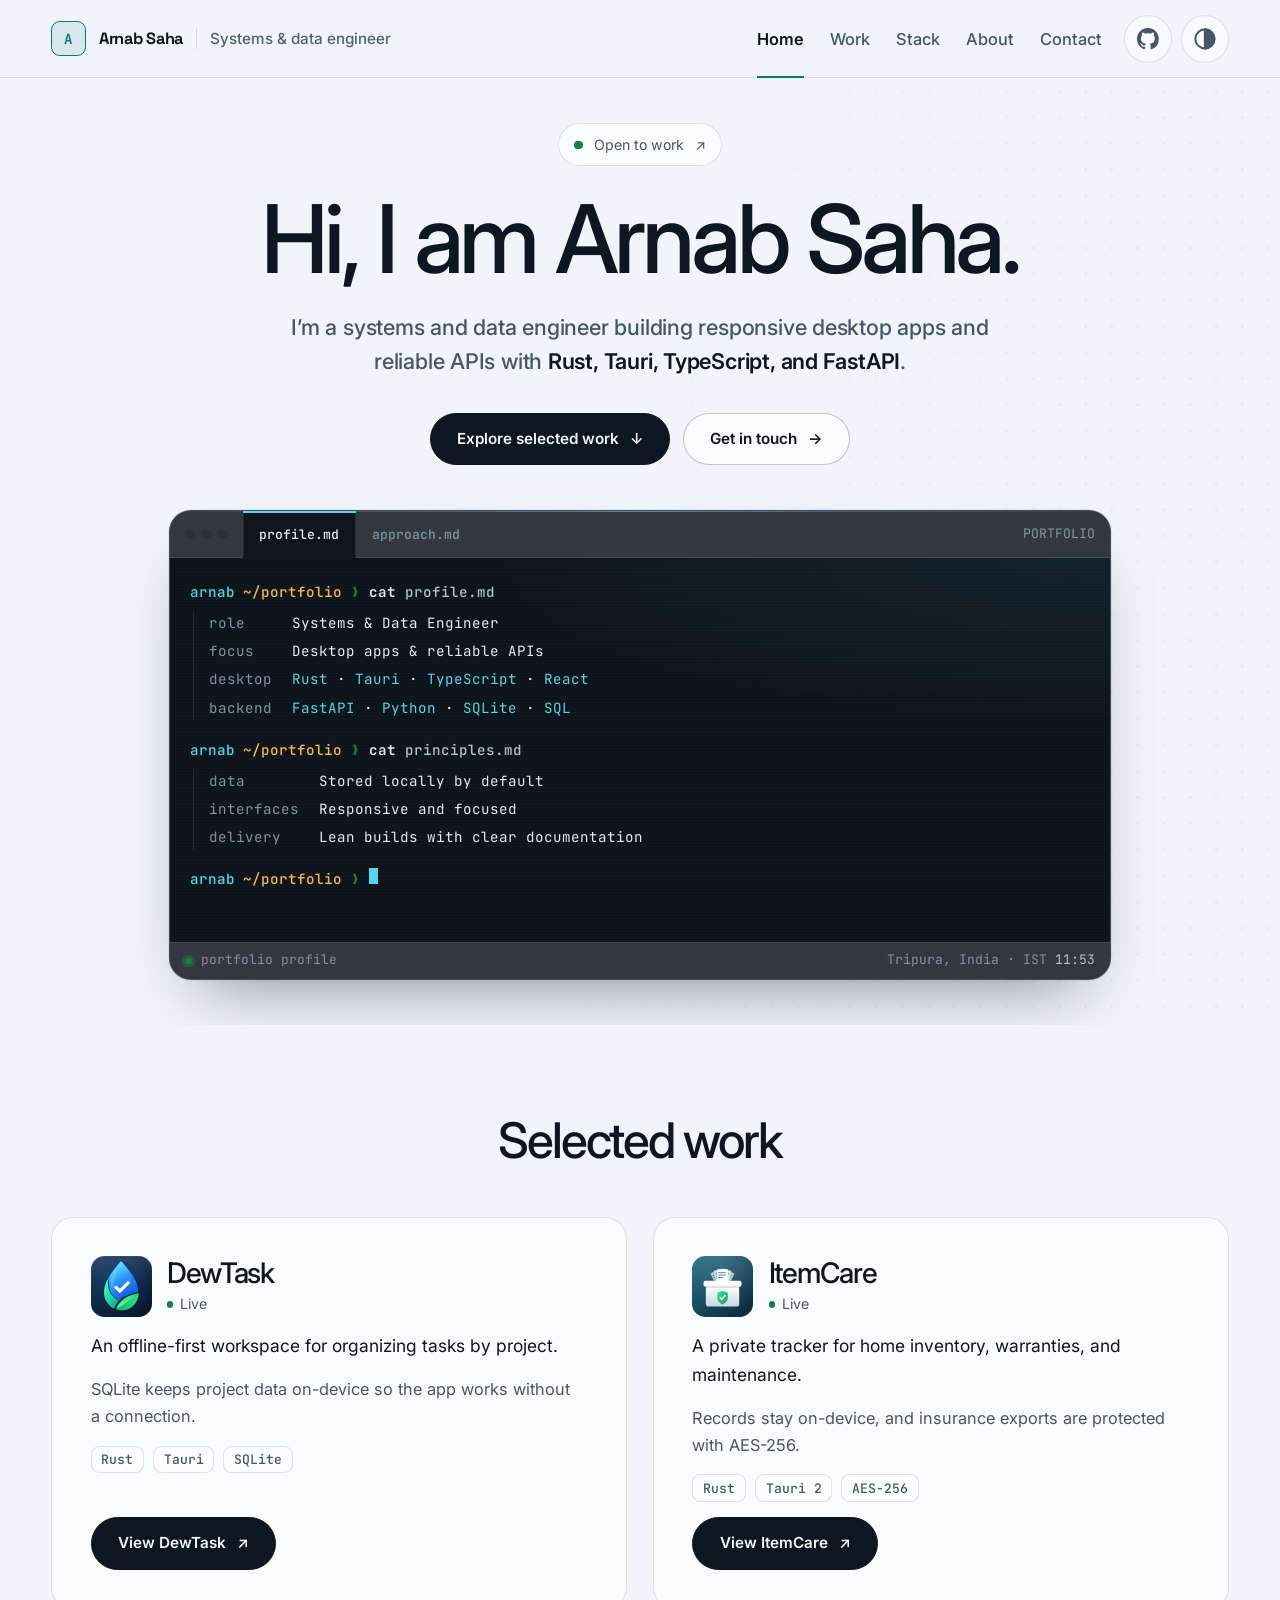
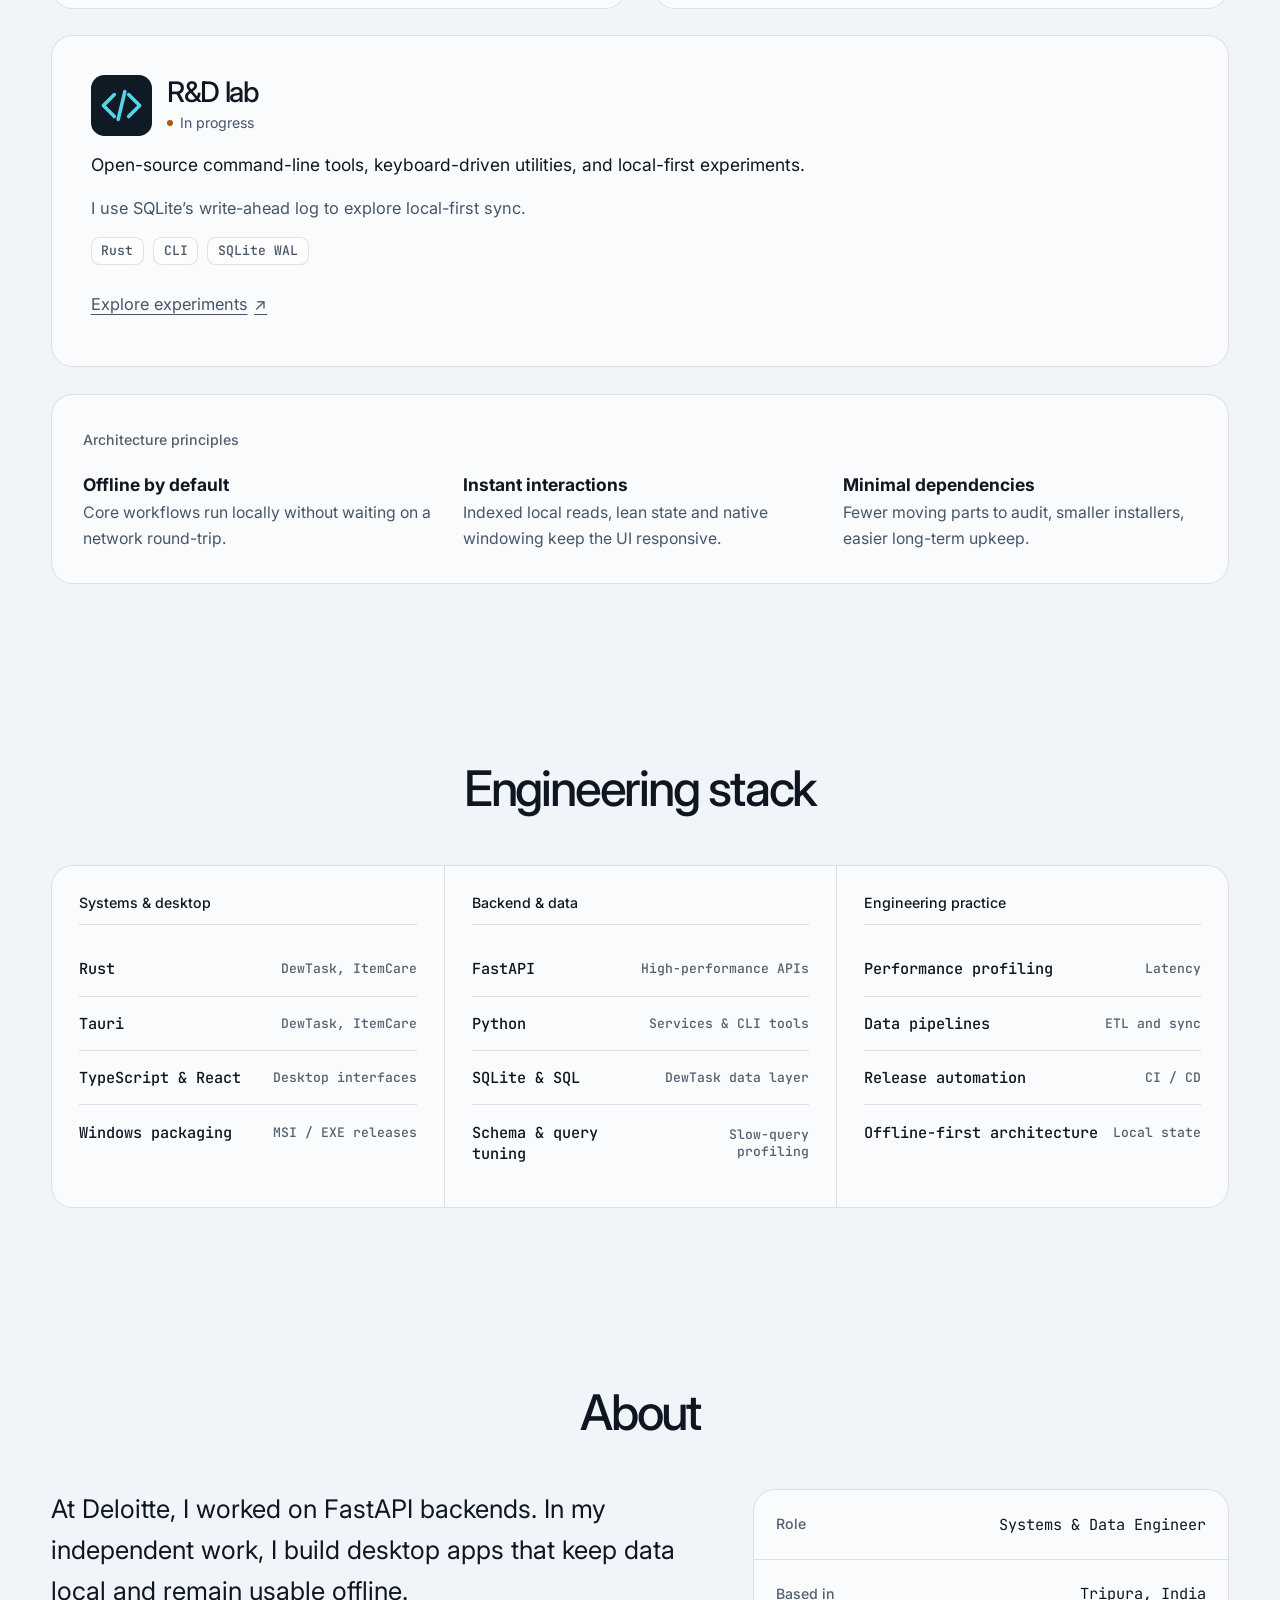
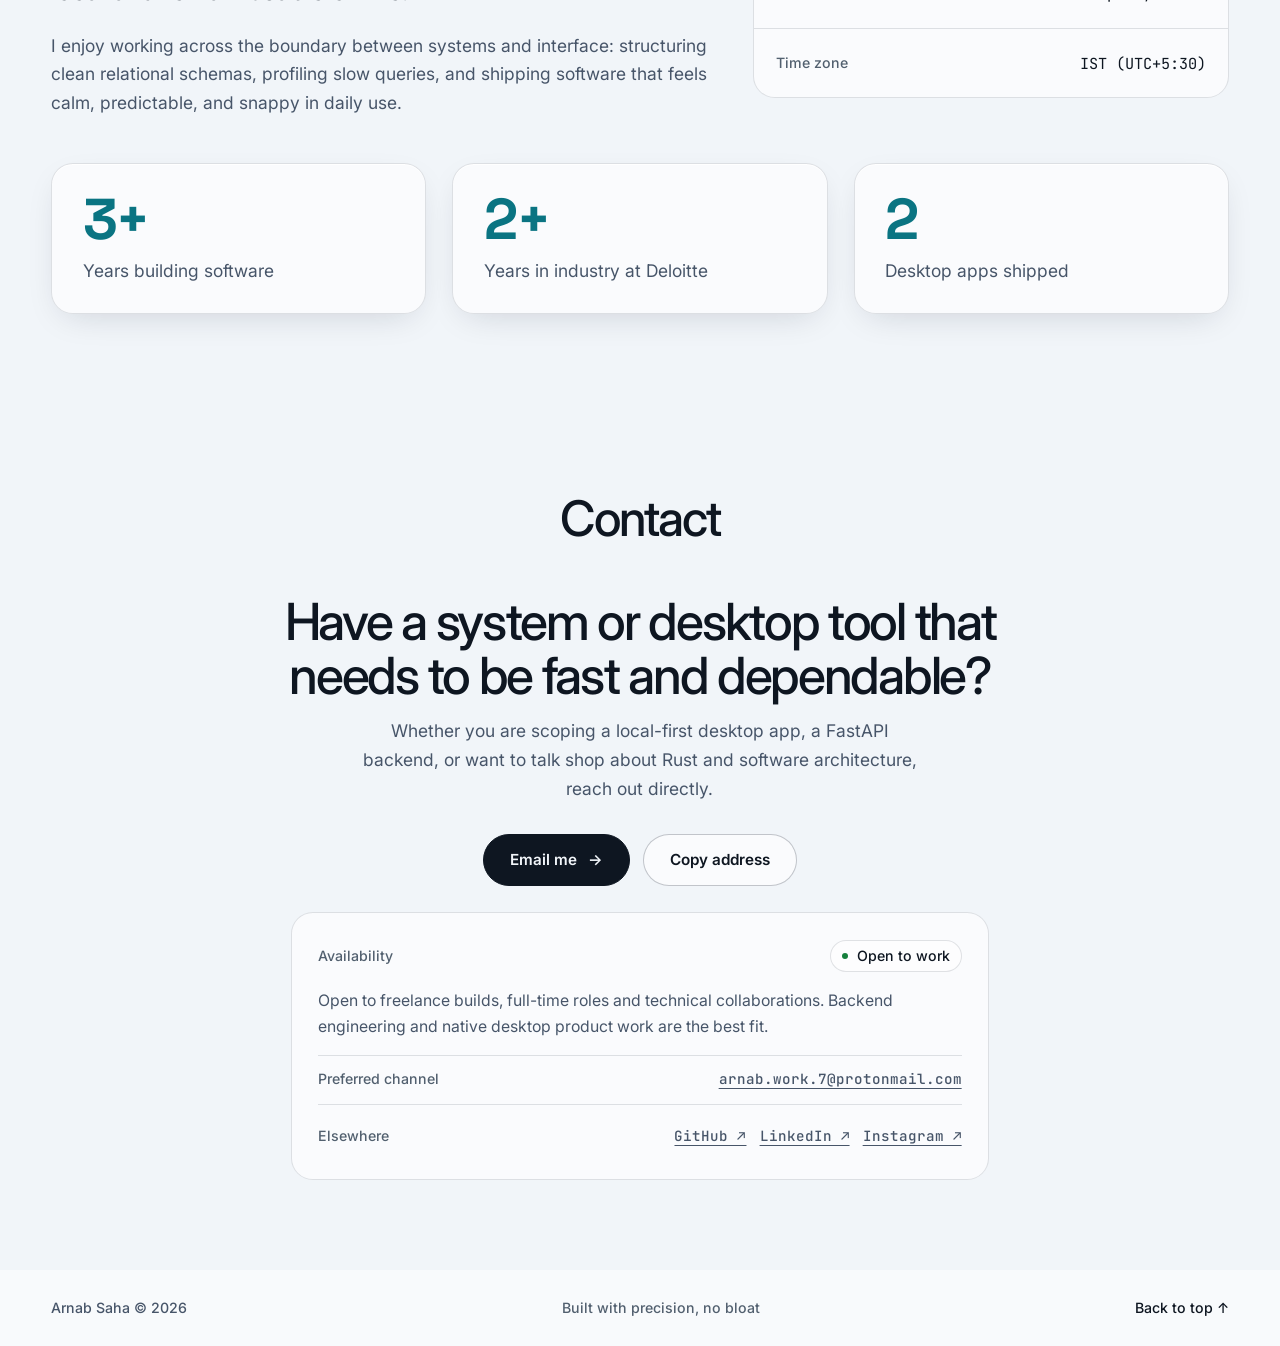
==== commit 69040674: "updated theme" ====
--- a/index.html
+++ b/index.html
@@ -153,6 +153,7 @@
     </a>
     <div class="nav-cluster">
       <nav class="top-nav" id="primaryNav" aria-label="Primary">
+        <a href="#top">Home</a>
         <a href="#work">Work</a>
         <a href="#stack">Stack</a>
         <a href="#about">About</a>
@@ -171,7 +172,7 @@
         </button>
         <button id="themeBtn" class="ico" type="button" aria-label="Switch theme">
           <svg width="16" height="16" viewBox="0 0 16 16" fill="none" stroke="currentColor" stroke-width="1.5" aria-hidden="true">
-            <circle cx="8" cy="8" r="6"/><path d="M8 2a6 6 0 0 1 0 12z" fill="currentColor"/>
+            <circle cx="8" cy="8" r="7"/><path d="M8 1a7 7 0 0 1 0 14z" fill="currentColor"/>
           </svg>
         </button>
       </div>
@@ -183,6 +184,7 @@
   <section id="top" class="hero">
     <div class="wrap grid">
       <div class="c7">
+        <a class="hero-note" href="#contact"><span class="dot" aria-hidden="true"></span><span>Open to work</span><span aria-hidden="true">↗</span></a>
         <h1>Hi, I am <span class="nw">Arnab Saha.</span></h1>
         <p class="hero-lead">I’m a systems and data engineer building responsive desktop apps and reliable APIs with <strong>Rust, Tauri, TypeScript, and FastAPI</strong>.</p>
         <div class="row">
@@ -205,70 +207,66 @@
             <div class="th-l">
               <span class="t-dots" aria-hidden="true"><i></i><i></i><i></i></span>
               <div class="term-tabs" role="tablist" aria-label="Terminal view">
-                <button class="term-tab on" type="button" role="tab" aria-selected="true" id="tab-manifest" aria-controls="pane-manifest" tabindex="0" data-tab="manifest">manifest.md</button>
-                <button class="term-tab" type="button" role="tab" aria-selected="false" id="tab-workflow" aria-controls="pane-workflow" tabindex="-1" data-tab="workflow">workflow.md</button>
-              </div>
-            </div>
-            <span>UTF-8 · LF</span>
+                <button class="term-tab on" type="button" role="tab" aria-selected="true" id="tab-manifest" aria-controls="pane-manifest" tabindex="0" data-tab="manifest">profile.md</button>
+                <button class="term-tab" type="button" role="tab" aria-selected="false" id="tab-workflow" aria-controls="pane-workflow" tabindex="-1" data-tab="workflow">approach.md</button>
+              </div>
+            </div>
+            <span>PORTFOLIO</span>
           </div>
 
           <div class="tb">
             <div class="term-pane on" id="pane-manifest" role="tabpanel" aria-labelledby="tab-manifest">
               <div class="t-block">
                 <div class="t-cmd">
-                  <span class="t-ps" aria-hidden="true"><i>arnab</i><em>~/dev</em></span><b aria-hidden="true">❯</b>
-                  <span class="t-type"><span class="prog">arnab</span> inspect <span class="flag">--architecture</span></span>
+                  <span class="t-ps" aria-hidden="true"><i>arnab</i><em>~/portfolio</em></span><b aria-hidden="true">❯</b>
+                  <span class="t-type"><span class="prog">cat</span> profile.md</span>
                 </div>
                 <dl class="t-grid t-res">
-                  <dt>focus</dt><dd>Local-first desktop &amp; API systems</dd>
+                  <dt>role</dt><dd>Systems &amp; Data Engineer</dd>
+                  <dt>focus</dt><dd>Desktop apps &amp; reliable APIs</dd>
                   <dt>desktop</dt><dd><span class="tk">Rust</span> · <span class="tk">Tauri</span> · <span class="tk">TypeScript</span> · <span class="tk">React</span></dd>
                   <dt>backend</dt><dd><span class="tk">FastAPI</span> · <span class="tk">Python</span> · <span class="tk">SQLite</span> · <span class="tk">SQL</span></dd>
-                  <dt>standard</dt><dd>Offline-capable, zero-bloat builds</dd>
                 </dl>
               </div>
               <div class="t-block">
                 <div class="t-cmd">
-                  <span class="t-ps" aria-hidden="true"><i>arnab</i><em>~/dev</em></span><b aria-hidden="true">❯</b>
-                  <span class="t-type"><span class="prog">git</span> status <span class="flag">--short</span> <span class="flag">--branch</span></span>
+                  <span class="t-ps" aria-hidden="true"><i>arnab</i><em>~/portfolio</em></span><b aria-hidden="true">❯</b>
+                  <span class="t-type"><span class="prog">cat</span> principles.md</span>
                 </div>
-                <div class="t-out t-res"><span class="t-branch">## main...origin/main</span> · shipping <strong>DewTask</strong></div>
+                <dl class="t-grid t-res">
+                  <dt>data</dt><dd>Stored locally by default</dd>
+                  <dt>interfaces</dt><dd>Responsive and focused</dd>
+                  <dt>delivery</dt><dd>Lean builds with clear documentation</dd>
+                </dl>
               </div>
               <div class="t-block">
-                <div class="t-cmd"><span class="t-ps" aria-hidden="true"><i>arnab</i><em>~/dev</em></span><b aria-hidden="true">❯</b><i class="cur" aria-hidden="true"></i></div>
+                <div class="t-cmd"><span class="t-ps" aria-hidden="true"><i>arnab</i><em>~/portfolio</em></span><b aria-hidden="true">❯</b><i class="cur" aria-hidden="true"></i></div>
               </div>
             </div>
 
             <div class="term-pane" id="pane-workflow" role="tabpanel" aria-labelledby="tab-workflow">
               <div class="t-block">
                 <div class="t-cmd">
-                  <span class="t-ps" aria-hidden="true"><i>arnab</i><em>~/dev</em></span><b aria-hidden="true">❯</b>
-                  <span class="t-type"><span class="prog">project</span> run <span class="flag">--protocol</span></span>
+                  <span class="t-ps" aria-hidden="true"><i>arnab</i><em>~/portfolio</em></span><b aria-hidden="true">❯</b>
+                  <span class="t-type"><span class="prog">cat</span> approach.md</span>
                 </div>
                 <dl class="t-grid t-res">
-                  <dt><span class="n">01</span> scope</dt><dd>Architecture &amp; edge cases defined upfront</dd>
-                  <dt><span class="n">02</span> estimate</dt><dd>Clear milestones, zero hidden unknowns</dd>
-                  <dt><span class="n">03</span> build</dt><dd>Iterative ships with plain-word updates</dd>
-                  <dt><span class="n">04</span> handover</dt><dd>Tested binaries, docs &amp; clean source</dd>
+                  <dt><span class="n">01</span> scope</dt><dd>Clarify goals, constraints, and edge cases</dd>
+                  <dt><span class="n">02</span> design</dt><dd>Define data models and system boundaries</dd>
+                  <dt><span class="n">03</span> build</dt><dd>Deliver focused, maintainable features</dd>
+                  <dt><span class="n">04</span> validate</dt><dd>Check behavior and document the handoff</dd>
                 </dl>
               </div>
               <div class="t-block">
-                <div class="t-cmd">
-                  <span class="t-ps" aria-hidden="true"><i>arnab</i><em>~/dev</em></span><b aria-hidden="true">❯</b>
-                  <span class="t-type"><span class="prog">status</span> <span class="flag">--availability</span></span>
-                </div>
-                <div class="t-out t-res">Open for select engineering &amp; product builds</div>
-              </div>
-              <div class="t-block">
-                <div class="t-cmd"><span class="t-ps" aria-hidden="true"><i>arnab</i><em>~/dev</em></span><b aria-hidden="true">❯</b><i class="cur" aria-hidden="true"></i></div>
+                <div class="t-cmd"><span class="t-ps" aria-hidden="true"><i>arnab</i><em>~/portfolio</em></span><b aria-hidden="true">❯</b><i class="cur" aria-hidden="true"></i></div>
               </div>
             </div>
           </div>
 
           <div class="tf">
-            <span class="tf-l"><i class="dot" aria-hidden="true"></i>status: nominal</span>
+            <span class="tf-l"><i class="dot" aria-hidden="true"></i>portfolio profile</span>
             <span class="tf-r">
-              <span>IST <time id="termClock">--:--</time></span>
-              <span class="wave" aria-hidden="true"><i></i><i></i><i></i><i></i><i></i></span>
+              <span>Tripura, India · IST <time id="termClock">--:--</time></span>
             </span>
           </div>
         </div>
@@ -300,7 +298,7 @@
             <svg class="pc-logo" viewBox="0 0 512 512" aria-hidden="true"><use href="#icIcon"/></svg>
             <div>
               <h3>ItemCare</h3>
-              <span class="pc-status"><span class="dot" aria-hidden="true"></span>Live</span>
+              <span class="pc-status"><span class="dot" aria-hidden="true"></span><span id="itemcareTag">Live</span></span>
             </div>
           </div>
           <p>A private tracker for home inventory, warranties, and maintenance.</p>
@@ -351,7 +349,7 @@
         <div>
           <div class="stack-col-head"><span class="lbl">Backend &amp; data</span></div>
           <ul>
-            <li><span>FastAPI</span><span>APIs at Deloitte</span></li>
+            <li><span>FastAPI</span><span>High-performance APIs</span></li>
             <li><span>Python</span><span>Services &amp; CLI tools</span></li>
             <li><span>SQLite &amp; SQL</span><span>DewTask data layer</span></li>
             <li><span>Schema &amp; query tuning</span><span>Slow-query profiling</span></li>
--- a/styles.css
+++ b/styles.css
@@ -1,17 +1,14 @@
 :root {
-  --bg: #0A0E12;
-  --surface: rgba(255, 255, 255, 0.055);
-  --surface-hover: rgba(255, 255, 255, 0.1);
-  --well: rgba(255, 255, 255, 0.04);
-  --line: rgba(255, 255, 255, 0.1);
-  --line-strong: rgba(255, 255, 255, 0.2);
-  --glass-blur: blur(1.125rem) saturate(1.5);
-  --glass-edge: inset 0 1px 0 rgba(255, 255, 255, 0.09), 0 0.625rem 2rem -0.75rem rgba(0, 0, 0, 0.5);
-  --r: 1.125rem;
-  --aurora:
-    radial-gradient(60vmax 50vmax at 8% -8%, rgba(85, 214, 232, 0.2), transparent 60%),
-    radial-gradient(55vmax 45vmax at 100% 30%, rgba(99, 102, 241, 0.2), transparent 60%),
-    radial-gradient(50vmax 40vmax at 30% 110%, rgba(34, 197, 94, 0.12), transparent 60%);
+  --bg: #080808;
+  --surface: #191919;
+  --surface-hover: #242424;
+  --well: #111111;
+  --line: #2A2A2A;
+  --line-strong: #454545;
+  --glass-blur: none;
+  --glass-edge: inset 0 1px 0 rgba(255, 255, 255, 0.05);
+  --r: 1.25rem;
+  --aurora: none;
   --text: #F1F5F9;
   --text-2: #A3AFBD;
   --text-3: #8D9AAA;
@@ -74,9 +71,9 @@
 }
 
 h1, h2, h3 {
-  font-family: var(--display);
-  font-weight: 800;
-  letter-spacing: -0.04em;
+  font-family: var(--body);
+  font-weight: 500;
+  letter-spacing: -0.045em;
   line-height: 1.04;
   text-wrap: balance;
 }
@@ -113,9 +110,9 @@
   z-index: 50;
   height: var(--bar-h);
   padding-top: env(safe-area-inset-top, 0px);
-  background: rgba(10, 14, 18, 0.5);
-  -webkit-backdrop-filter: var(--glass-blur);
-  backdrop-filter: var(--glass-blur);
+  background: rgba(8, 8, 8, 0.78);
+  -webkit-backdrop-filter: blur(1rem) saturate(1.25);
+  backdrop-filter: blur(1rem) saturate(1.25);
   border-bottom: 1px solid var(--line);
 }
 
@@ -136,8 +133,8 @@
 }
 
 .mark {
-  width: 1.75rem;
-  height: 1.75rem;
+  width: 2rem;
+  height: 2rem;
   flex: none;
   display: grid;
   place-items: center;
@@ -148,13 +145,14 @@
 }
 
 .brand b {
-  font: 800 0.875rem var(--display);
+  font: 800 0.9375rem var(--display);
   letter-spacing: -0.02em;
 }
 
 .brand-tag {
   border-left: 1px solid var(--line);
   padding-left: 0.75rem;
+  font-size: 0.875rem;
 }
 
 .nav-cluster {
@@ -168,7 +166,7 @@
 .top-nav {
   display: flex;
   align-items: center;
-  gap: 1.75rem;
+  gap: 1.5rem;
   height: 100%;
 }
 
@@ -178,15 +176,20 @@
   display: inline-flex;
   align-items: center;
   gap: 0.375rem;
-  font: 500 0.875rem var(--body);
+  font: 500 0.9375rem var(--body);
   color: var(--text-2);
   transition: color 0.15s ease;
 }
 
 .top-nav a:hover,
-.top-nav a.on { color: var(--text); }
-
-.top-nav a.on::after {
+.top-nav a.on,
+.top-nav a[aria-current="location"] {
+  color: var(--text);
+}
+
+.top-nav a[aria-current="location"] { font-weight: 600; }
+
+.top-nav a[aria-current="location"]::after {
   content: "";
   position: absolute;
   left: 0;
@@ -205,8 +208,9 @@
 .ico {
   display: grid;
   place-items: center;
-  width: 3.25rem;
-  height: 3.25rem;
+  width: 2.75rem;
+  height: 2.75rem;
+  flex: none;
   border: 1px solid var(--line);
   background: var(--well);
   color: var(--text-2);
@@ -214,8 +218,8 @@
 }
 
 .ico svg {
-  width: 1.5rem;
-  height: 1.5rem;
+  width: 1.25rem;
+  height: 1.25rem;
 }
 
 .ico:hover {
@@ -243,24 +247,23 @@
   align-items: center;
   justify-content: center;
   gap: 0.625rem;
-  min-height: 2.75rem;
-  padding: 0.75rem 1.25rem;
-  font: 500 0.8125rem/1 var(--mono);
-  letter-spacing: 0.04em;
+  min-height: 3rem;
+  padding: 0.875rem 1.5rem;
+  font: 600 0.875rem/1.2 var(--body);
   border: 1px solid var(--line);
   transition: transform 0.16s cubic-bezier(0.16, 1, 0.3, 1), background-color 0.16s ease, border-color 0.16s ease;
 }
 
 .btn.pri {
-  background: var(--accent);
-  border-color: var(--accent);
-  color: var(--on-accent);
+  background: var(--text);
+  border-color: var(--text);
+  color: var(--bg);
   font-weight: 600;
 }
 
 .btn.pri:hover {
-  background: var(--accent-hover);
-  border-color: var(--accent-hover);
+  background: var(--text-2);
+  border-color: var(--text-2);
   transform: translateY(-2px);
 }
 
@@ -280,22 +283,20 @@
 
 .btn.gh:hover { background: var(--surface-hover); }
 
-section { border-bottom: 1px solid var(--line); }
-
-.sec { padding-block: clamp(2.75rem, 5vw, 5rem); }
+.sec { padding-block: clamp(4rem, 7vw, 7rem); }
 
 .head {
   display: flex;
   flex-wrap: wrap;
   justify-content: space-between;
-  align-items: baseline;
+  flex-direction: column;
+  align-items: center;
+  text-align: center;
   gap: 0.5rem 1rem;
-  border-bottom: 1px solid var(--line);
-  padding-bottom: 0.875rem;
-  margin-bottom: 2rem;
-}
-
-.head h2 { font-size: clamp(1.75rem, 1.2rem + 1.5vw, 2.5rem); }
+  margin-bottom: clamp(2rem, 4vw, 3.25rem);
+}
+
+.head h2 { font-size: clamp(2rem, 1.2rem + 2.2vw, 3rem); }
 
 .grid {
   display: grid;
@@ -309,7 +310,7 @@
 
 /* Hero */
 .hero {
-  --dg: rgba(255, 255, 255, 0.08);
+  --dg: rgba(255, 255, 255, 0.035);
   position: relative;
   overflow: hidden;
   min-height: calc(100vh - var(--bar-h));
@@ -334,11 +335,43 @@
   width: 100%;
   position: relative;
   z-index: 1;
-  align-items: center;
-}
+  grid-template-columns: minmax(0, 1fr);
+  justify-items: center;
+  gap: clamp(2rem, 5vh, 3.5rem);
+  align-items: center;
+  text-align: center;
+}
+
+.hero .c7,
+.hero .c5 { grid-column: 1 / -1; }
+
+.hero .c7 { width: min(100%, 62rem); }
+
+.hero .c5 { width: min(100%, 54rem); }
+
+.hero-note {
+  display: inline-flex;
+  align-items: center;
+  gap: 0.625rem;
+  margin-bottom: 1.5rem;
+  padding: 0.5rem 0.875rem;
+  border: 1px solid var(--line);
+  border-radius: 999px;
+  background: var(--surface);
+  color: var(--text-2);
+  font-size: 0.8125rem;
+  transition: background-color 0.15s ease, color 0.15s ease;
+}
+
+.hero-note:hover {
+  background: var(--surface-hover);
+  color: var(--text);
+}
+
+.hero-note .dot { width: 0.5rem; height: 0.5rem; }
 
 .hero h1 {
-  font-size: clamp(2.625rem, 6vw, 5.75rem);
+  font-size: clamp(3.25rem, 7.4vw, 6.75rem);
   line-height: 1;
   letter-spacing: -0.045em;
   margin: 0 0 1.375rem;
@@ -361,8 +394,8 @@
   font: 500 clamp(1.125rem, 0.5vw + 0.875rem, 1.625rem)/1.55 var(--body);
   letter-spacing: -0.01em;
   color: var(--text-2);
-  max-width: 48ch;
-  margin-bottom: 2rem;
+  max-width: 52ch;
+  margin: 0 auto 2rem;
   animation: rise 0.65s 0.06s cubic-bezier(0.16, 1, 0.3, 1) both;
   text-wrap: pretty;
 }
@@ -376,17 +409,18 @@
   display: flex;
   flex-wrap: wrap;
   align-items: center;
+  justify-content: center;
   gap: 0.75rem;
 }
 
-.engineering-notes { min-width: 0; }
+.engineering-notes { min-width: 0; width: 100%; }
 
 .engineering-notes > summary {
   width: fit-content;
   max-width: 100%;
   padding: 0.75rem 1rem;
   border: 1px solid var(--line-strong);
-  border-radius: 0.75rem;
+  border-radius: 999px;
   background: var(--surface);
   cursor: pointer;
 }
@@ -409,9 +443,10 @@
   overflow: hidden;
   background: var(--t-bg);
   border: 1px solid rgba(255, 255, 255, 0.14);
-  box-shadow: var(--glass-edge), 0 2rem 4.375rem -1.5rem rgba(0, 0, 0, 0.6);
+  box-shadow: 0 2rem 4.375rem -1.5rem rgba(0, 0, 0, 0.6);
   color: var(--t-text);
   font: 0.8125rem/1.75 var(--mono);
+  text-align: left;
   transition: border-color 0.2s ease;
 }
 
@@ -520,7 +555,7 @@
 .tb {
   position: relative;
   padding: 1.25rem 1.125rem 1.125rem;
-  min-height: 16.75rem;
+  min-height: 22rem;
   display: flex;
   flex-direction: column;
   justify-content: space-between;
@@ -636,6 +671,7 @@
 .t-grid dd {
   color: var(--t-text);
   min-width: 0;
+  text-wrap: pretty;
 }
 
 .t-out { color: var(--t-text-2); }
@@ -742,9 +778,9 @@
   flex-direction: column;
   align-items: flex-start;
   gap: 0.875rem;
-  padding: clamp(1.125rem, 2vw, 1.75rem);
+  padding: clamp(1.5rem, 3vw, 2.5rem);
   border: 1px solid var(--line);
-  background: linear-gradient(155deg, var(--well), transparent 50%), var(--surface);
+  background: var(--surface);
   transition: transform 0.2s ease, border-color 0.2s ease;
 }
 
@@ -764,8 +800,8 @@
 .pc-top h3 { font-size: 1.625rem; }
 
 .pc-logo {
-  width: 3rem;
-  height: 3rem;
+  width: 3.5rem;
+  height: 3.5rem;
   flex: none;
 }
 
@@ -984,7 +1020,17 @@
 
 .about-stats span { color: var(--text-2); }
 
-.contact-grid { align-items: center; }
+.contact-grid {
+  grid-template-columns: minmax(0, 1fr);
+  justify-items: center;
+  align-items: center;
+  text-align: center;
+}
+
+.contact-grid > .c7,
+.contact-grid > .c5 { grid-column: 1 / -1; }
+
+.contact-grid > .c7 { width: min(100%, 58rem); }
 
 .contact h3 {
   font-size: clamp(1.75rem, 4vw, 4.5rem);
@@ -994,9 +1040,11 @@
 .contact-sub {
   color: var(--text-2);
   max-width: 52ch;
-  margin-bottom: 1.75rem;
+  margin: 0 auto 1.75rem;
   text-wrap: pretty;
 }
+
+.contact .row { justify-content: center; }
 
 .contact-box {
   border: 1px solid var(--line);
@@ -1005,6 +1053,8 @@
   display: flex;
   flex-direction: column;
   gap: 0.875rem;
+  width: min(100%, 40rem);
+  text-align: left;
 }
 
 .contact-box-head {
@@ -1110,8 +1160,9 @@
   border-radius: var(--r);
 }
 
-.card, .pc, .stack, .facts, .contact-box { box-shadow: var(--glass-edge); }
-.btn, .ico { border-radius: 0.75rem; }
+.card, .pc, .stack, .facts, .contact-box { box-shadow: none; }
+.btn { border-radius: 999px; }
+.ico { border-radius: 50%; }
 .pill { border-radius: 999px; }
 .mark, .lab-tags span { border-radius: 0.5rem; }
 
@@ -1123,10 +1174,7 @@
   --line: rgba(15, 23, 42, 0.12);
   --line-strong: rgba(15, 23, 42, 0.24);
   --glass-edge: inset 0 1px 0 rgba(255, 255, 255, 0.9), 0 0.625rem 2rem -0.75rem rgba(15, 23, 42, 0.18);
-  --aurora:
-    radial-gradient(60vmax 50vmax at 8% -8%, rgba(10, 116, 130, 0.16), transparent 60%),
-    radial-gradient(55vmax 45vmax at 100% 30%, rgba(99, 102, 241, 0.16), transparent 60%),
-    radial-gradient(50vmax 40vmax at 30% 110%, rgba(34, 197, 94, 0.1), transparent 60%);
+  --aurora: none;
   --text: #0E1621;
   --text-2: #475569;
   --text-3: #52606F;
@@ -1139,18 +1187,13 @@
   color-scheme: light;
 }
 
-html[data-theme=light] .bar { background: rgba(241, 245, 249, 0.6); }
-html[data-theme=light] .hero { --dg: rgba(18, 20, 23, 0.09); }
+html[data-theme=light] .bar { background: rgba(241, 245, 249, 0.82); }
+html[data-theme=light] .hero { --dg: rgba(18, 20, 23, 0.035); }
 
 /* Responsive layouts */
 @media (min-width: 740px) {
   .pcards { grid-template-columns: repeat(2, minmax(0, 1fr)); }
   .pc--lab { grid-column: 1 / -1; }
-}
-
-@media (min-width: 1200px) {
-  .pcards { grid-template-columns: repeat(3, minmax(0, 1fr)); }
-  .pc--lab { grid-column: auto; }
 }
 
 @media (max-width: 1180px) {
@@ -1191,7 +1234,13 @@
   }
 
   .bar.open .top-nav a:last-child { border-bottom: 0; }
-  .bar.open .top-nav a.on::after { display: none; }
+  .bar.open .top-nav a[aria-current="location"]::after { display: none; }
+  .bar.open .top-nav a[aria-current="location"] {
+    text-decoration: underline;
+    text-decoration-color: var(--accent);
+    text-decoration-thickness: 2px;
+    text-underline-offset: 0.4rem;
+  }
 
   .grid {
     grid-template-columns: minmax(0, 1fr);
@@ -1217,16 +1266,6 @@
 
   .brand-tag { display: none; }
   .bar .wrap, .brand { gap: 0.5rem; }
-
-  .ico {
-    width: 2.75rem;
-    height: 2.75rem;
-  }
-
-  .ico svg {
-    width: 1.25rem;
-    height: 1.25rem;
-  }
 
   .principles .pr-list,
   .flow,
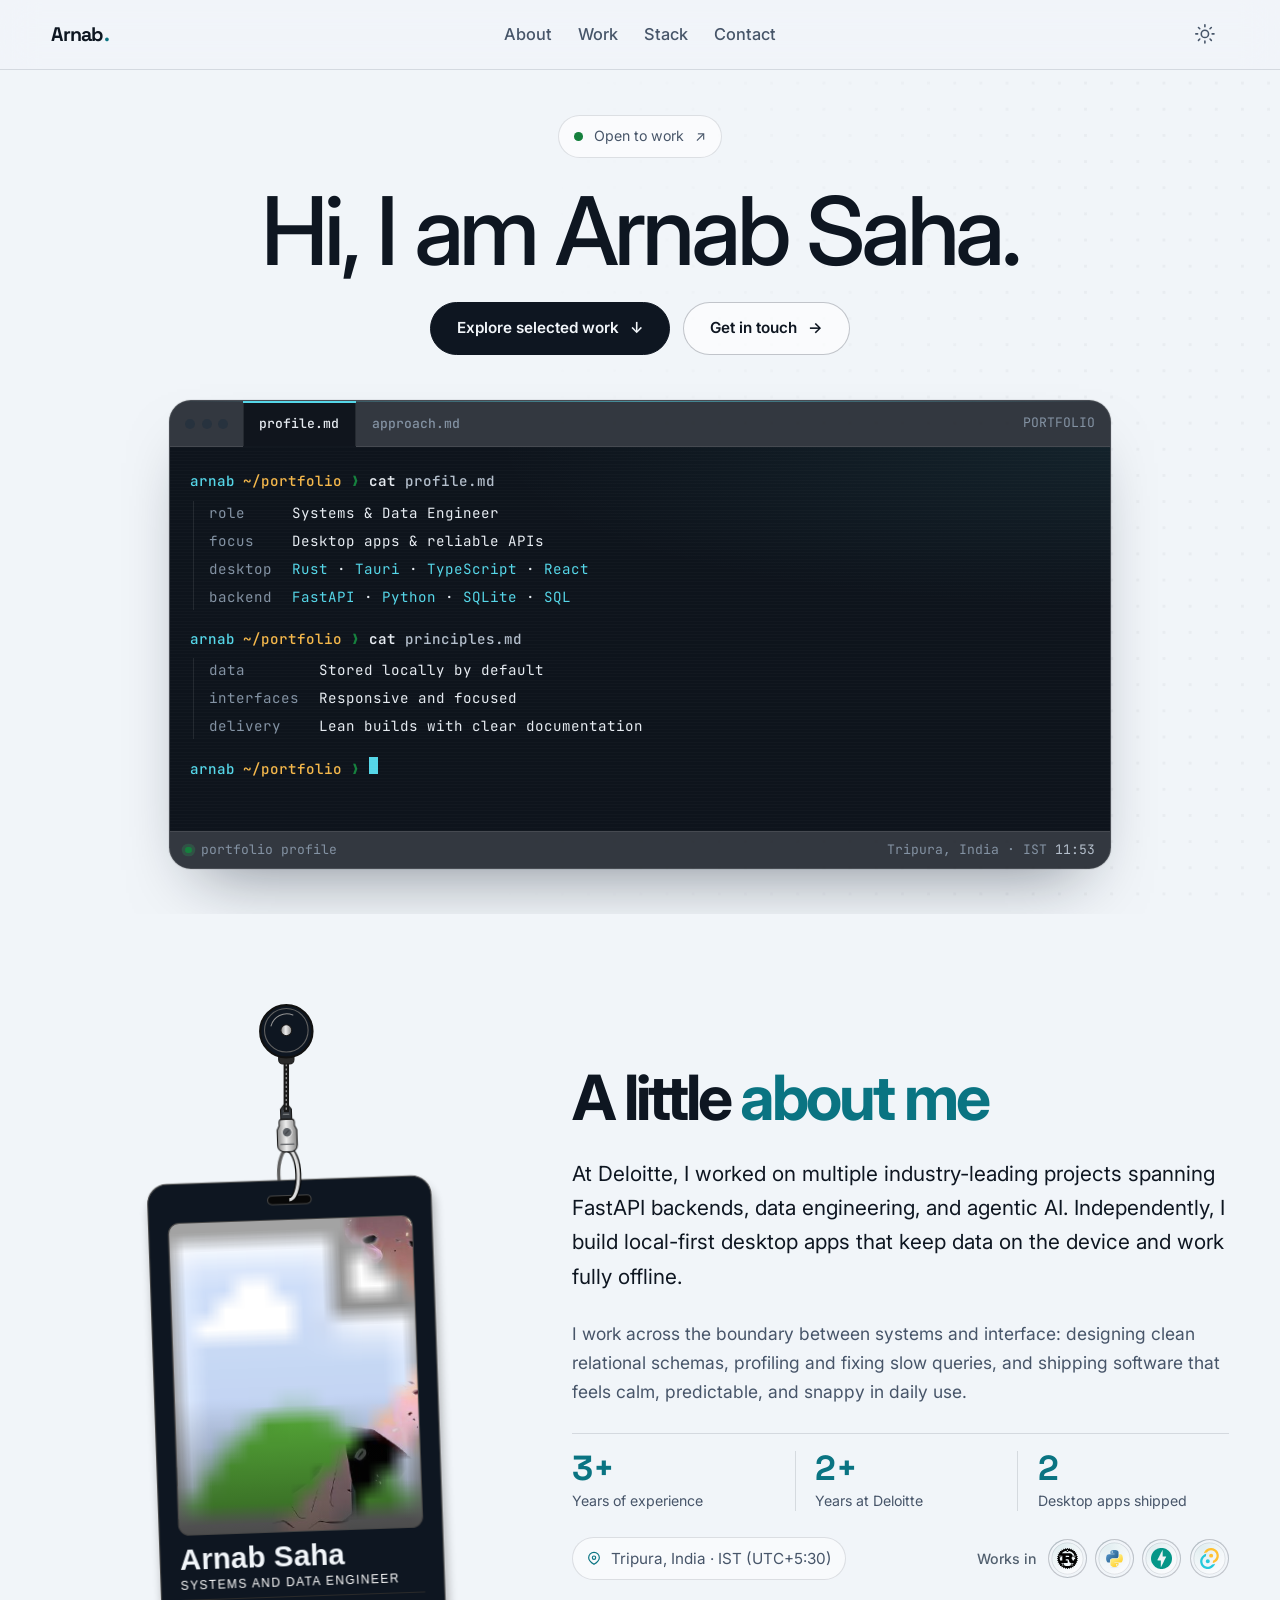
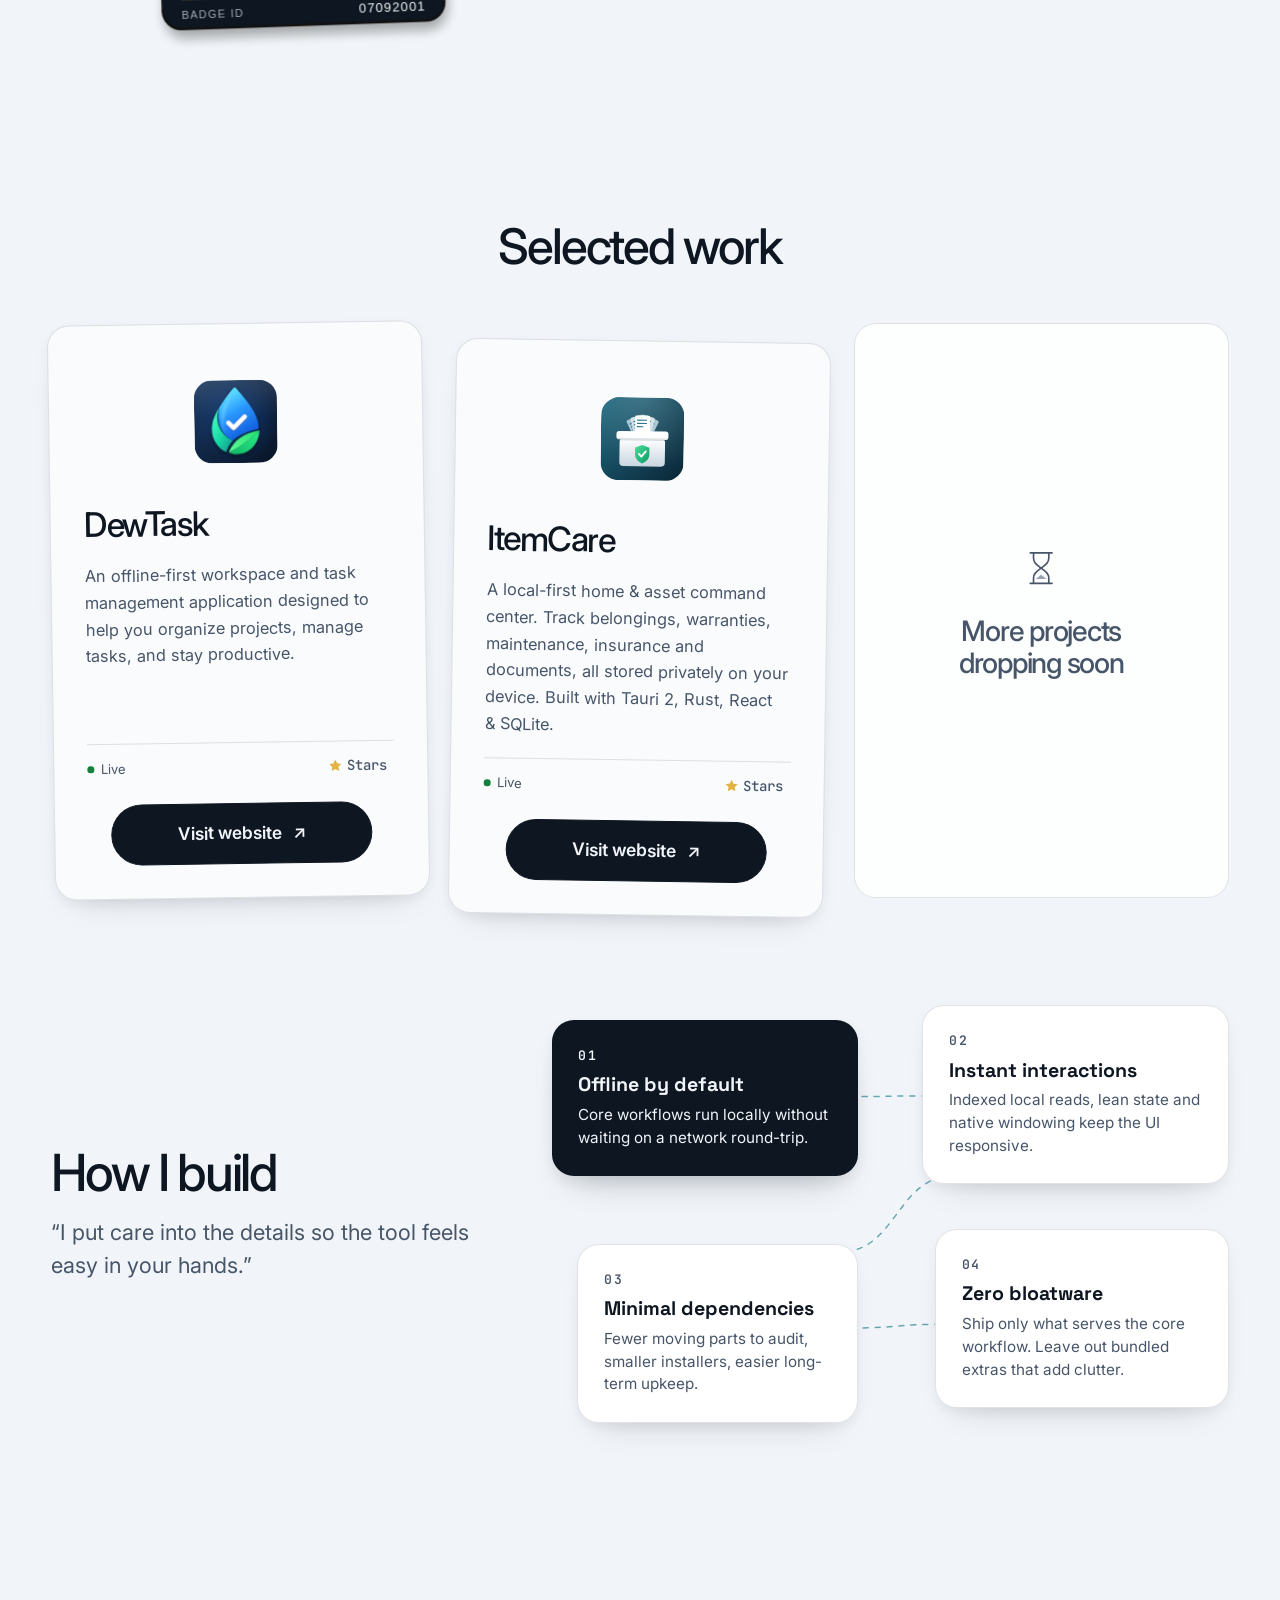
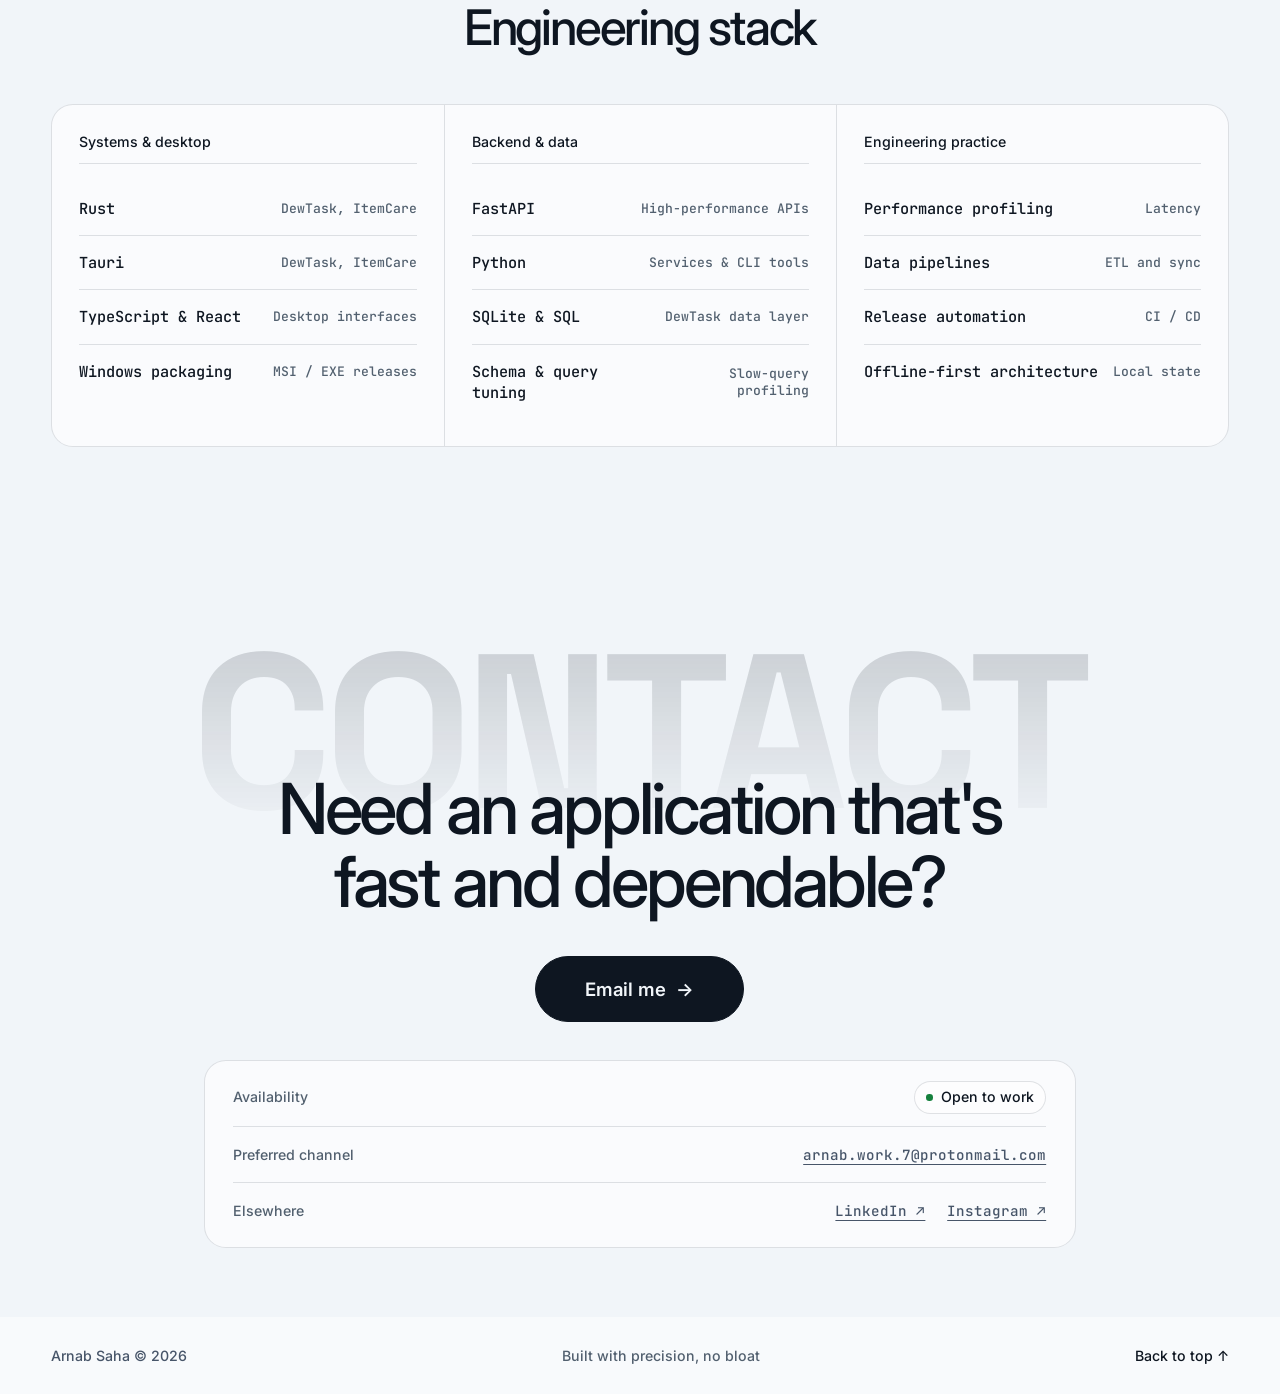
==== commit 59b323f8: "updatedd portfolio" ====
--- a/index.html
+++ b/index.html
@@ -138,45 +138,33 @@
     </g>
   </symbol>
 
-  <symbol id="labIcon" viewBox="0 0 512 512">
-    <rect width="512" height="512" rx="112" fill="#0F1A24"/>
-    <path d="m196 164-92 92 92 92M316 164l92 92-92 92M284 140l-56 232" fill="none" stroke="#55D6E8" stroke-width="30" stroke-linecap="round" stroke-linejoin="round"/>
-  </symbol>
 </svg>
 
 <header class="bar">
   <div class="wrap">
     <a href="#top" class="brand" aria-label="Arnab Saha - Home">
-      <span class="mark" aria-hidden="true">A</span>
-      <b>Arnab Saha</b>
-      <span class="lbl brand-tag">Systems &amp; data engineer</span>
+      Arnab<span aria-hidden="true">.</span>
     </a>
-    <div class="nav-cluster">
-      <nav class="top-nav" id="primaryNav" aria-label="Primary">
-        <a href="#top">Home</a>
-        <a href="#work">Work</a>
-        <a href="#stack">Stack</a>
-        <a href="#about">About</a>
-        <a href="#contact">Contact</a>
-      </nav>
-      <div class="bar-actions">
-        <a class="ico" href="https://github.com/arnabsaha7" target="_blank" rel="noopener noreferrer" aria-label="Arnab Saha on GitHub">
-          <svg width="17" height="17" viewBox="0 0 16 16" fill="currentColor" aria-hidden="true">
-            <path d="M8 0C3.58 0 0 3.58 0 8c0 3.54 2.29 6.53 5.47 7.59.4.07.55-.17.55-.38 0-.19-.01-.82-.01-1.49-2.01.37-2.53-.49-2.69-.94-.09-.23-.48-.94-.82-1.13-.28-.15-.68-.52-.01-.53.63-.01 1.08.58 1.23.82.72 1.21 1.87.87 2.33.66.07-.52.28-.87.51-1.07-1.78-.2-3.64-.89-3.64-3.95 0-.87.31-1.59.82-2.15-.08-.2-.36-1.02.08-2.12 0 0 .67-.21 2.2.82.64-.18 1.32-.27 2-.27.68 0 1.36.09 2 .27 1.53-1.04 2.2-.82 2.2-.82.44 1.1.16 1.92.08 2.12.51.56.82 1.27.82 2.15 0 3.07-1.87 3.75-3.65 3.95.29.25.54.73.54 1.48 0 1.07-.01 1.93-.01 2.2 0 .21.15.46.55.38A8.013 8.013 0 0016 8c0-4.42-3.58-8-8-8z"/>
-          </svg>
-        </a>
-        <button id="navBtn" class="ico nav-toggle" type="button" aria-label="Open menu" aria-expanded="false" aria-controls="primaryNav">
-          <svg width="16" height="16" viewBox="0 0 16 16" fill="none" stroke="currentColor" stroke-width="1.6" stroke-linecap="round" aria-hidden="true">
-            <path d="M2 4h12M2 8h12M2 12h12"/>
-          </svg>
-        </button>
-        <button id="themeBtn" class="ico" type="button" aria-label="Switch theme">
-          <svg width="16" height="16" viewBox="0 0 16 16" fill="none" stroke="currentColor" stroke-width="1.5" aria-hidden="true">
-            <circle cx="8" cy="8" r="7"/><path d="M8 1a7 7 0 0 1 0 14z" fill="currentColor"/>
-          </svg>
-        </button>
-      </div>
-    </div>
+    <button id="navBtn" class="ico nav-toggle" type="button" aria-label="Open menu" aria-expanded="false" aria-controls="primaryNav">
+      <svg width="16" height="16" viewBox="0 0 16 16" fill="none" stroke="currentColor" stroke-width="1.6" stroke-linecap="round" aria-hidden="true">
+        <path d="M2 4h12M2 8h12M2 12h12"/>
+      </svg>
+    </button>
+    <nav class="top-nav" id="primaryNav" aria-label="Primary">
+      <a href="#about">About</a>
+      <a href="#work">Work</a>
+      <a href="#stack">Stack</a>
+      <a href="#contact">Contact</a>
+    </nav>
+    <button id="themeBtn" class="ico theme-switch" type="button" aria-label="Switch theme">
+      <svg width="20" height="20" viewBox="0 0 24 24" fill="none" stroke="currentColor" stroke-width="1.75" stroke-linecap="round" stroke-linejoin="round" aria-hidden="true">
+        <g class="theme-sun">
+          <circle cx="12" cy="12" r="4"/>
+          <path d="M12 2v2m0 16v2M2 12h2m16 0h2M4.93 4.93l1.42 1.42m11.3 11.3 1.42 1.42m0-14.14-1.42 1.42m-11.3 11.3-1.42 1.42"/>
+        </g>
+        <path class="theme-moon" d="M20.9 13.35A9 9 0 1 1 10.65 3.1a7 7 0 0 0 10.25 10.25Z"/>
+      </svg>
+    </button>
   </div>
 </header>
 
@@ -186,7 +174,6 @@
       <div class="c7">
         <a class="hero-note" href="#contact"><span class="dot" aria-hidden="true"></span><span>Open to work</span><span aria-hidden="true">↗</span></a>
         <h1>Hi, I am <span class="nw">Arnab Saha.</span></h1>
-        <p class="hero-lead">I’m a systems and data engineer building responsive desktop apps and reliable APIs with <strong>Rust, Tauri, TypeScript, and FastAPI</strong>.</p>
         <div class="row">
           <a class="btn pri" href="#work">
             <span>Explore selected work</span>
@@ -274,62 +261,169 @@
     </div>
   </section>
 
+  <section id="about" class="sec about" aria-labelledby="about-title">
+    <div class="wrap about-layout">
+      <div class="about-portrait">
+        <div id="about-badge" class="about-badge">
+          <svg class="about-lanyard" viewBox="-24 0 296 119" aria-hidden="true">
+            <use class="about-cord" href="./assets/id-mockup.svg#reel-cord"/>
+            <use href="./assets/id-mockup.svg#reel-head"/>
+          </svg>
+          <button class="about-hanger" type="button" aria-label="Show portfolio QR code on Arnab Saha’s badge" aria-pressed="false" disabled>
+            <span class="about-card" aria-hidden="true">
+              <svg class="about-card-face" viewBox="-24 105 296 504">
+                <defs>
+                  <clipPath id="about-avatar-clip"><rect x="12" y="210" width="224" height="286.3" rx="10"/></clipPath>
+                </defs>
+                <use href="./assets/id-mockup.svg#badge"/>
+                <g clip-path="url(#about-avatar-clip)">
+                  <image href="./assets/about-portrait.jpg" x="12" y="210" width="224" height="286.3" preserveAspectRatio="xMidYMid slice"/>
+                  <image href="https://avatars.githubusercontent.com/u/88814961?s=460" x="12" y="210" width="224" height="286.3" preserveAspectRatio="xMidYMid slice" decoding="async" fetchpriority="low"/>
+                </g>
+                <use href="./assets/id-mockup.svg#badge-front-details"/>
+              </svg>
+              <svg class="about-card-face about-card-back" viewBox="-24 105 296 504">
+                <use href="./assets/id-mockup.svg#badge-back"/>
+              </svg>
+            </span>
+            <svg class="about-reel-tip" viewBox="115 105 18 15" aria-hidden="true">
+              <use href="./assets/id-mockup.svg#reel-tip"/>
+            </svg>
+          </button>
+        </div>
+      </div>
+      <div class="about-content">
+        <h2 id="about-title" class="about-title">A little <span>about me</span></h2>
+        <div class="about-copy">
+          <p class="about-lead">
+            At Deloitte, I worked on multiple industry-leading projects spanning FastAPI backends, data engineering, and agentic AI. Independently, I build local-first desktop apps that keep data on the device and work fully offline.
+          </p>
+          <p class="about-sub">
+            I work across the boundary between systems and interface: designing clean relational schemas, profiling and fixing slow queries, and shipping software that feels calm, predictable, and snappy in daily use.
+          </p>
+        </div>
+        <dl class="about-stats">
+          <div><dt>Years of experience</dt><dd>3+</dd></div>
+          <div><dt>Years at Deloitte</dt><dd>2+</dd></div>
+          <div><dt>Desktop apps shipped</dt><dd>2</dd></div>
+        </dl>
+        <div class="about-meta">
+          <p class="pill about-location">
+            <svg width="16" height="16" viewBox="0 0 24 24" fill="none" stroke="currentColor" stroke-width="1.75" stroke-linecap="round" stroke-linejoin="round" aria-hidden="true">
+              <path d="M20 10c0 5-8 10-8 10s-8-5-8-10a8 8 0 1 1 16 0Z"/><circle cx="12" cy="10" r="2.5"/>
+            </svg>
+            <span>Tripura, India <span aria-hidden="true">·</span> IST (UTC+5:30)</span>
+          </p>
+          <div class="about-technology">
+            <span id="about-technologies" class="lbl">Works in</span>
+            <ul class="about-badges" role="list" aria-labelledby="about-technologies">
+              <li><img class="about-badge-rust" src="./assets/technology/rust.svg" width="24" height="24" alt="Rust"></li>
+              <li><img src="./assets/technology/python.svg" width="24" height="24" alt="Python"></li>
+              <li><img src="./assets/technology/fastapi.svg" width="24" height="24" alt="FastAPI"></li>
+              <li><img src="./assets/technology/tauri.svg" width="24" height="24" alt="Tauri"></li>
+            </ul>
+          </div>
+        </div>
+      </div>
+    </div>
+  </section>
+
   <section id="work" class="sec">
     <div class="wrap">
       <div class="head"><h2>Selected work</h2></div>
 
       <div class="pcards">
-        <article class="pc">
-          <div class="pc-top">
+        <article class="pc pc--dewtask">
+          <div class="pc-art" aria-hidden="true">
             <svg class="pc-logo" viewBox="0 0 512 512" aria-hidden="true"><use href="#dewIcon"/></svg>
-            <div>
-              <h3>DewTask</h3>
+          </div>
+          <h3>DewTask</h3>
+          <p class="pc-description">An offline-first workspace and task management application designed to help you organize projects, manage tasks, and stay productive.</p>
+          <footer class="pc-actions">
+            <div class="pc-meta">
               <span class="pc-status"><span class="dot" aria-hidden="true"></span><span id="dewTag">Live</span></span>
+              <a class="pc-stars" href="https://github.com/arnabsaha7/dewtask/stargazers" aria-label="DewTask stars on GitHub">
+                <svg viewBox="0 0 24 24" width="16" height="16" aria-hidden="true"><path d="m12 3 2.8 5.7 6.3.9-4.5 4.4 1.1 6.2-5.7-3-5.7 3 1.1-6.2-4.5-4.4 6.3-.9L12 3Z"/></svg>
+                <span>Stars</span>
+              </a>
             </div>
-          </div>
-          <p>An offline-first workspace for organizing tasks by project.</p>
-          <p class="pc-detail">SQLite keeps project data on-device so the app works without a connection.</p>
-          <div class="lab-tags"><span>Rust</span><span>Tauri</span><span>SQLite</span></div>
-          <a class="btn pri" href="https://arnabsaha7.github.io/dewtask/" target="_blank" rel="noopener noreferrer">View DewTask <span aria-hidden="true">↗</span></a>
+            <a class="btn pri" href="https://arnabsaha7.github.io/dewtask/" target="_blank" rel="noopener noreferrer" aria-label="Visit website for DewTask (opens in a new tab)">Visit website <span aria-hidden="true">↗</span></a>
+          </footer>
         </article>
 
-        <article class="pc">
-          <div class="pc-top">
+        <article class="pc pc--itemcare">
+          <div class="pc-art" aria-hidden="true">
             <svg class="pc-logo" viewBox="0 0 512 512" aria-hidden="true"><use href="#icIcon"/></svg>
-            <div>
-              <h3>ItemCare</h3>
+          </div>
+          <h3>ItemCare</h3>
+          <p class="pc-description">A local-first home &amp; asset command center. Track belongings, warranties, maintenance, insurance and documents, all stored privately on your device. Built with Tauri 2, Rust, React &amp; SQLite.</p>
+          <footer class="pc-actions">
+            <div class="pc-meta">
               <span class="pc-status"><span class="dot" aria-hidden="true"></span><span id="itemcareTag">Live</span></span>
+              <a class="pc-stars" href="https://github.com/arnabsaha7/ItemCare/stargazers" aria-label="ItemCare stars on GitHub">
+                <svg viewBox="0 0 24 24" width="16" height="16" aria-hidden="true"><path d="m12 3 2.8 5.7 6.3.9-4.5 4.4 1.1 6.2-5.7-3-5.7 3 1.1-6.2-4.5-4.4 6.3-.9L12 3Z"/></svg>
+                <span>Stars</span>
+              </a>
             </div>
-          </div>
-          <p>A private tracker for home inventory, warranties, and maintenance.</p>
-          <p class="pc-detail">Records stay on-device, and insurance exports are protected with AES-256.</p>
-          <div class="lab-tags"><span>Rust</span><span>Tauri 2</span><span>AES-256</span></div>
-          <a class="btn pri" href="https://arnabsaha7.github.io/itemcare/" target="_blank" rel="noopener noreferrer">View ItemCare <span aria-hidden="true">↗</span></a>
+            <a class="btn pri" href="https://arnabsaha7.github.io/itemcare/" target="_blank" rel="noopener noreferrer" aria-label="Visit website for ItemCare (opens in a new tab)">Visit website <span aria-hidden="true">↗</span></a>
+          </footer>
         </article>
 
-        <article class="pc pc--lab">
-          <div class="pc-top">
-            <svg class="pc-logo" viewBox="0 0 512 512" aria-hidden="true"><use href="#labIcon"/></svg>
-            <div>
-              <h3>R&amp;D lab</h3>
-              <span class="pc-status"><span class="dot wip" aria-hidden="true"></span>In progress</span>
-            </div>
-          </div>
-          <p>Open-source command-line tools, keyboard-driven utilities, and local-first experiments.</p>
-          <p class="pc-detail">I use SQLite’s write-ahead log to explore local-first sync.</p>
-          <div class="lab-tags"><span>Rust</span><span>CLI</span><span>SQLite WAL</span></div>
-          <a class="under" href="https://github.com/arnabsaha7?tab=repositories" target="_blank" rel="noopener noreferrer">Explore experiments <span aria-hidden="true">↗</span></a>
+        <article class="pc pc--soon">
+          <svg class="pc-soon-icon" viewBox="0 0 48 48" aria-hidden="true">
+            <path d="M14 10h20M14 38h20M17 10v5c0 4 3 6 7 9-4 3-7 5-7 9v5M31 10v5c0 4-3 6-7 9 4 3 7 5 7 9v5" fill="none" stroke="currentColor" stroke-width="1.5" stroke-linecap="round" stroke-linejoin="round"/>
+            <path d="m19 34 5-4 5 4Z" fill="currentColor" opacity=".55"/>
+          </svg>
+          <h3>More projects dropping soon</h3>
         </article>
       </div>
 
-      <div class="card principles">
-        <span class="lbl">Architecture principles</span>
-        <div class="pr-list">
-          <div class="pr"><div><b>Offline by default</b><div class="pr-desc">Core workflows run locally without waiting on a network round-trip.</div></div></div>
-          <div class="pr"><div><b>Instant interactions</b><div class="pr-desc">Indexed local reads, lean state and native windowing keep the UI responsive.</div></div></div>
-          <div class="pr"><div><b>Minimal dependencies</b><div class="pr-desc">Fewer moving parts to audit, smaller installers, easier long-term upkeep.</div></div></div>
-        </div>
-      </div>
+      <section class="principles" aria-labelledby="principles-title">
+        <div>
+          <h3 id="principles-title" class="principle-intro">How I build</h3>
+          <p class="principle-quote">“I put care into the details so the tool feels easy in your hands.”</p>
+        </div>
+        <div class="principle-map">
+          <svg class="principle-connectors" aria-hidden="true" focusable="false">
+            <defs>
+              <mask id="principle-connector-mask" maskUnits="userSpaceOnUse" x="0" y="0" width="100%" height="100%" mask-type="alpha">
+                <path class="principle-draw" pathLength="1"/>
+              </mask>
+            </defs>
+            <path class="principle-dashes" mask="url(#principle-connector-mask)"/>
+          </svg>
+          <ol class="principle-list" role="list">
+            <li class="principle-item">
+              <article class="principle-card" tabindex="0" aria-current="true" aria-labelledby="principle-offline">
+                <span class="principle-number" aria-hidden="true">01</span>
+                <h4 id="principle-offline">Offline by default</h4>
+                <p>Core workflows run locally without waiting on a network round-trip.</p>
+              </article>
+            </li>
+            <li class="principle-item">
+              <article class="principle-card" tabindex="0" aria-labelledby="principle-fast">
+                <span class="principle-number" aria-hidden="true">02</span>
+                <h4 id="principle-fast">Instant interactions</h4>
+                <p>Indexed local reads, lean state and native windowing keep the UI responsive.</p>
+              </article>
+            </li>
+            <li class="principle-item">
+              <article class="principle-card" tabindex="0" aria-labelledby="principle-minimal">
+                <span class="principle-number" aria-hidden="true">03</span>
+                <h4 id="principle-minimal">Minimal dependencies</h4>
+                <p>Fewer moving parts to audit, smaller installers, easier long-term upkeep.</p>
+              </article>
+            </li>
+            <li class="principle-item">
+              <article class="principle-card" tabindex="0" aria-labelledby="principle-zero-bloatware">
+                <span class="principle-number" aria-hidden="true">04</span>
+                <h4 id="principle-zero-bloatware">Zero bloatware</h4>
+                <p>Ship only what serves the core workflow. Leave out bundled extras that add clutter.</p>
+              </article>
+            </li>
+          </ol>
+        </div>
+      </section>
     </div>
   </section>
 
@@ -369,47 +463,20 @@
     </div>
   </section>
 
-  <section id="about" class="sec about">
-    <div class="wrap">
-      <div class="head"><h2>About</h2></div>
-      <div class="grid grid-start">
-        <div class="c7">
-          <p class="about-lead">
-            At Deloitte, I worked on FastAPI backends. In my independent work, I build desktop apps that keep data local and remain usable offline.
-          </p>
-          <p class="about-sub">
-            I enjoy working across the boundary between systems and interface: structuring clean relational schemas, profiling slow queries, and shipping software that feels calm, predictable, and snappy in daily use.
-          </p>
-        </div>
-        <div class="c5 facts">
-          <div><span class="lbl">Role</span><span class="mono">Systems &amp; Data Engineer</span></div>
-          <div><span class="lbl">Based in</span><span class="mono">Tripura, India</span></div>
-          <div><span class="lbl">Time zone</span><span class="mono">IST (UTC+5:30)</span></div>
-        </div>
-      </div>
-      <div class="about-stats">
-        <div><b>3+</b><span>Years building software</span></div>
-        <div><b>2+</b><span>Years in industry at Deloitte</span></div>
-        <div><b>2</b><span>Desktop apps shipped</span></div>
-      </div>
-    </div>
-  </section>
-
-  <section id="contact" class="sec contact">
-    <div class="wrap">
-      <div class="head"><h2>Contact</h2></div>
+  <section id="contact" class="sec contact" aria-labelledby="contact-title">
+    <div class="wrap contact-stage">
+      <h2 id="contact-title" class="contact-title">Contact</h2>
+      <div class="contact-watermark" aria-hidden="true">CONTACT</div>
       <div class="grid contact-grid">
         <div class="c7">
-          <h3>Have a system or desktop tool that needs to be fast and dependable?</h3>
-          <p class="contact-sub">
-            Whether you are scoping a local-first desktop app, a FastAPI backend, or want to talk shop about Rust and software architecture, reach out directly.
-          </p>
+          <h3>
+            <span>Need an application that's fast and dependable?</span>
+          </h3>
           <div class="row">
             <a id="mailBtn" class="btn pri" href="#contact" hidden>
               <span>Email me</span>
               <span class="arr" aria-hidden="true">→</span>
             </a>
-            <button id="copyBtn" class="btn gh" type="button" hidden>Copy address</button>
             <a class="btn gh resume-link" href="#" hidden download>Résumé</a>
           </div>
         </div>
@@ -418,9 +485,6 @@
             <span class="lbl">Availability</span>
             <span class="pill"><span class="dot" aria-hidden="true"></span><span class="lbl lbl-strong">Open to work</span></span>
           </div>
-          <p class="contact-box-text">
-            Open to freelance builds, full-time roles and technical collaborations. Backend engineering and native desktop product work are the best fit.
-          </p>
           <div class="contact-box-row">
             <span class="lbl">Preferred channel</span>
             <a id="mailLink" class="under" href="#contact" hidden></a>
@@ -428,7 +492,6 @@
           <div class="contact-box-row">
             <span class="lbl">Elsewhere</span>
             <div class="contact-socials">
-              <a class="under" href="https://github.com/arnabsaha7" target="_blank" rel="noopener noreferrer">GitHub ↗</a>
               <a class="under" href="https://www.linkedin.com/in/arnab-saha-7o7" target="_blank" rel="noopener noreferrer">LinkedIn ↗</a>
               <a class="under" href="https://www.instagram.com/arnab_saha_7/" target="_blank" rel="noopener noreferrer">Instagram ↗</a>
             </div>
@@ -447,6 +510,5 @@
   </div>
 </footer>
 
-<div id="toast" class="toast" role="status" aria-live="polite"></div>
 </body>
 </html>
--- a/styles.css
+++ b/styles.css
@@ -14,7 +14,7 @@
   --text-3: #8D9AAA;
   --accent: #55D6E8;
   --accent-hover: #7BE2F0;
-  --bar-h: calc(4.5rem + env(safe-area-inset-top, 0px));
+  --bar-h: calc(4rem + env(safe-area-inset-top, 0px));
   --accent-dim: rgba(85, 214, 232, 0.12);
   --warn: #F5B84B;
   --on-accent: #06151A;
@@ -118,50 +118,20 @@
 
 .bar .wrap {
   height: 100%;
-  display: flex;
-  align-items: center;
-  justify-content: space-between;
+  display: grid;
+  grid-template-columns: minmax(0, 1fr) auto minmax(0, 1fr);
+  align-items: center;
   gap: 1rem;
 }
 
 .brand {
-  display: flex;
-  align-items: center;
-  gap: 0.75rem;
-  min-width: 0;
+  justify-self: start;
   white-space: nowrap;
-}
-
-.mark {
-  width: 2rem;
-  height: 2rem;
-  flex: none;
-  display: grid;
-  place-items: center;
-  border: 1px solid var(--accent);
-  background: var(--accent-dim);
-  color: var(--accent);
-  font: 600 0.8125rem var(--mono);
-}
-
-.brand b {
-  font: 800 0.9375rem var(--display);
-  letter-spacing: -0.02em;
-}
-
-.brand-tag {
-  border-left: 1px solid var(--line);
-  padding-left: 0.75rem;
-  font-size: 0.875rem;
-}
-
-.nav-cluster {
-  display: flex;
-  align-items: center;
-  gap: 1.25rem;
-  height: 100%;
-  flex: none;
-}
+  font: 800 1.125rem/1 var(--display);
+  letter-spacing: -0.035em;
+}
+
+.brand span { color: var(--accent); }
 
 .top-nav {
   display: flex;
@@ -186,8 +156,6 @@
 .top-nav a[aria-current="location"] {
   color: var(--text);
 }
-
-.top-nav a[aria-current="location"] { font-weight: 600; }
 
 .top-nav a[aria-current="location"]::after {
   content: "";
@@ -197,12 +165,6 @@
   bottom: -1px;
   height: 2px;
   background: var(--accent);
-}
-
-.bar-actions {
-  display: flex;
-  align-items: center;
-  gap: 0.5rem;
 }
 
 .ico {
@@ -229,6 +191,17 @@
 
 .nav-toggle { display: none; }
 
+.theme-switch {
+  justify-self: end;
+  border: 0;
+  background: transparent;
+}
+
+.theme-sun,
+html[data-theme="light"] .theme-moon { display: none; }
+
+html[data-theme="light"] .theme-sun { display: inline; }
+
 .pill {
   display: inline-flex;
   align-items: center;
@@ -388,21 +361,6 @@
 .nw {
   display: inline-block;
   max-width: 100%;
-}
-
-.hero-lead {
-  font: 500 clamp(1.125rem, 0.5vw + 0.875rem, 1.625rem)/1.55 var(--body);
-  letter-spacing: -0.01em;
-  color: var(--text-2);
-  max-width: 52ch;
-  margin: 0 auto 2rem;
-  animation: rise 0.65s 0.06s cubic-bezier(0.16, 1, 0.3, 1) both;
-  text-wrap: pretty;
-}
-
-.hero-lead strong {
-  color: var(--text);
-  font-weight: 600;
 }
 
 .row {
@@ -765,104 +723,318 @@
 
 .under:hover { color: var(--accent); }
 
+#work {
+  --work-shadow: 0 0.3rem 0.75rem color-mix(in oklab, var(--text) 5%, transparent),
+    0 1rem 2rem -1.3rem color-mix(in oklab, var(--text) 22%, transparent);
+  --work-raised-shadow: 0 0.4rem 0.9rem color-mix(in oklab, var(--text) 7%, transparent),
+    0 1.2rem 2.1rem -1.2rem color-mix(in oklab, var(--text) 29%, transparent);
+}
+
 .pcards {
+  --pc-ease: cubic-bezier(0.2, 0.75, 0.25, 1);
   display: grid;
   grid-template-columns: minmax(0, 1fr);
   gap: 1.5rem;
-  margin-bottom: 1.5rem;
+}
+
+.pc,
+.principle-card {
+  border: 1px solid var(--line);
+  border-radius: var(--r);
+  background: var(--surface);
+  box-shadow: var(--work-shadow);
 }
 
 .pc {
+  --pc-offset: 0rem;
   display: flex;
   min-width: 0;
   flex-direction: column;
   align-items: flex-start;
-  gap: 0.875rem;
-  padding: clamp(1.5rem, 3vw, 2.5rem);
-  border: 1px solid var(--line);
-  background: var(--surface);
-  transition: transform 0.2s ease, border-color 0.2s ease;
-}
-
-.pc:focus-within,
-.pc:hover { border-color: var(--line-strong); }
+  gap: 1.15rem;
+  padding: clamp(1.25rem, 2.6vw, 2.25rem);
+  translate: 0 var(--pc-offset);
+  rotate: 0deg;
+}
+
+.pc:focus-within { border-color: var(--line-strong); }
+
+.pc--dewtask { --pc-tilt: -0.85deg; }
+.pc--itemcare { --pc-tilt: 0.85deg; }
 
 @media (hover: hover) and (pointer: fine) and (prefers-reduced-motion: no-preference) {
-  .pc:hover { transform: translateY(-0.1875rem); }
-}
-
-.pc-top {
-  display: flex;
-  align-items: center;
-  gap: 0.875rem;
-}
-
-.pc-top h3 { font-size: 1.625rem; }
+  .pc:not(.pc--soon) { transition: translate 0.32s var(--pc-ease), rotate 0.32s var(--pc-ease), box-shadow 0.32s ease; }
+  .pc:not(.pc--soon):is(:hover, :focus-within) {
+    translate: 0 calc(var(--pc-offset) - 0.45rem);
+    rotate: 0deg;
+    box-shadow: var(--work-raised-shadow);
+  }
+
+  .pc-logo {
+    scale: 1;
+    transition: scale 0.32s var(--pc-ease);
+  }
+
+  .pc:is(:hover, :focus-within) .pc-logo { scale: 1.05; }
+}
+
+@media (prefers-reduced-motion: no-preference) {
+  .pc--revealed { animation: project-card-reveal 0.55s var(--pc-ease) backwards; }
+}
+
+@media (width >= 980px) and (prefers-reduced-motion: no-preference) {
+  .pc--revealed:nth-child(2) { animation-delay: 80ms; }
+  .pc--revealed:nth-child(3) { animation-delay: 160ms; }
+}
+
+@keyframes project-card-reveal {
+  from { opacity: 0; transform: translateY(0.85rem); }
+}
+
+.pc-art {
+  display: grid;
+  place-items: center;
+  inline-size: 100%;
+  min-block-size: clamp(6rem, 10vw, 9rem);
+}
 
 .pc-logo {
-  width: 3.5rem;
-  height: 3.5rem;
+  inline-size: clamp(4rem, 6.5vw, 5.75rem);
+  aspect-ratio: 1;
+}
+
+.pc:not(.pc--soon) > h3 { font-size: clamp(1.75rem, 2.65vw, 2.35rem); }
+
+.pc-status {
+  display: flex;
+  align-items: center;
+  gap: 0.375rem;
+  color: var(--text-2);
+  font-size: 0.75rem;
+  line-height: 1.3;
+}
+
+.pc-stars {
+  display: inline-flex;
+  align-items: center;
+  justify-content: center;
+  gap: 0.25rem;
+  min-inline-size: 2.75rem;
+  min-block-size: 2.75rem;
+  padding-inline: 0.4rem;
+  border-radius: 0.55rem;
+  color: var(--text-2);
+  font: 500 0.8rem var(--mono);
+}
+
+.pc-stars svg {
   flex: none;
-}
-
-.pc-status {
-  display: flex;
-  align-items: center;
-  gap: 0.375rem;
-  margin-top: 0.375rem;
-  color: var(--text-2);
-  font-size: 0.8125rem;
-  line-height: 1.3;
-}
-
-.dot.wip { background: var(--warn); }
-
-.pc-detail {
+  fill: #e3b341;
+}
+
+.pc-stars:hover { color: var(--accent); }
+
+.pc-description {
   color: var(--text-2);
   font-size: 0.9375rem;
   text-wrap: pretty;
 }
 
-.lab-tags {
-  display: flex;
+.pc-actions {
+  display: grid;
+  align-self: stretch;
+  gap: 0.65rem;
+  margin-block-start: auto;
+}
+
+.pc-meta {
+  display: flex;
+  align-items: center;
+  justify-content: space-between;
   flex-wrap: wrap;
-  gap: 0.5rem;
-}
-
-.lab-tags span {
-  padding: 0.25rem 0.5625rem;
-  border: 1px solid var(--line);
-  background: var(--well);
-  font: 500 0.75rem var(--mono);
+  gap: 0.25rem 0.65rem;
+  border-block-start: 1px solid var(--line);
+}
+
+.pc-meta .pc-stars { margin-inline-start: auto; }
+
+.pc-actions > .btn {
+  justify-self: center;
+  inline-size: min(100%, 15rem);
+  min-block-size: 3.5rem;
+  font-size: 1rem;
+}
+
+.pc--soon {
+  align-items: center;
+  justify-content: center;
+  min-block-size: 12rem;
+  background: var(--surface-hover);
+  box-shadow: none;
   color: var(--text-2);
-}
-
-.pc > a { margin-top: auto; }
-
-.pc > .under {
-  display: inline-flex;
-  align-items: center;
-  gap: 0.375rem;
-  min-height: 2.75rem;
-  font-size: 0.9375rem;
-}
-
-.card {
-  background: var(--surface);
-  border: 1px solid var(--line);
-  padding: 1.75rem;
-}
-
-.principles .pr-list {
+  text-align: center;
+}
+
+.pc-soon-icon { width: 3rem; height: 3rem; }
+
+.pc--soon h3 {
+  max-inline-size: 15ch;
+  font-size: clamp(1.35rem, 2.2vw, 1.8rem);
+  line-height: 1.15;
+}
+
+.principles {
   display: grid;
-  grid-template-columns: repeat(3, minmax(0, 1fr));
-  gap: 1.5rem;
-  margin-top: 1rem;
-}
-
-.pr-desc {
+  grid-template-columns: minmax(0, 1fr) minmax(0, 1.55fr);
+  align-items: center;
+  gap: clamp(2rem, 5vw, 4.5rem);
+  margin-block-start: clamp(5rem, 7vw, 6rem);
+}
+
+.principle-intro {
+  font-size: clamp(2.25rem, 4vw, 3.65rem);
+  line-height: 1.07;
+}
+
+.principle-quote {
+  max-inline-size: 32ch;
+  margin-block-start: 0.9rem;
   color: var(--text-2);
-  font-size: 0.9062rem;
+  font-size: clamp(1rem, 0.92rem + 0.45vw, 1.25rem);
+  line-height: 1.55;
+  text-wrap: pretty;
+}
+
+.principle-map,
+.principle-list { position: relative; }
+
+.principle-list {
+  display: grid;
+  grid-template-columns: repeat(2, minmax(0, 1fr));
+  align-items: start;
+  gap: clamp(1.5rem, 3.5vw, 3rem) clamp(2.25rem, 5vw, 4.5rem);
+  list-style: none;
+}
+
+@media (width >= 900px) {
+  .principle-item:nth-child(odd) { margin-block-start: 0.85rem; }
+  .principle-item:nth-child(3) { margin-inline-start: clamp(0.5rem, 2vw, 1.75rem); }
+  .principle-item:nth-child(4) { margin-inline-start: clamp(0.25rem, 1vw, 1rem); }
+}
+
+.principle-card {
+  --principle-muted: var(--text-2);
+  padding: clamp(1rem, 2vw, 1.5rem);
+  cursor: pointer;
+  background-color: var(--bg);
+  background-color: rgb(from var(--surface) r g b / 1);
+}
+
+.principle-card[aria-current="true"] {
+  --principle-muted: var(--text);
+  background-color: var(--bg);
+  border-color: var(--line-strong);
+  color: var(--principle-muted);
+  box-shadow: var(--work-raised-shadow);
+}
+
+html[data-theme="light"] .principle-card[aria-current="true"] {
+  --principle-muted: var(--bg);
+  background-color: var(--text);
+}
+
+.principle-card:focus-visible { outline-offset: 4px; }
+
+.principle-number {
+  display: block;
+  margin-block-end: 0.55rem;
+  color: var(--principle-muted);
+  font: 600 0.75rem/1.3 var(--mono);
+  letter-spacing: 0.12em;
+}
+
+.principle-card h4 {
+  margin-block-end: 0.4rem;
+  font: 700 1.125rem/1.2 var(--display);
+}
+
+.principle-card p {
+  color: var(--principle-muted);
+  font-size: 0.875rem;
+  line-height: 1.5;
+}
+
+.principle-connectors {
+  position: absolute;
+  inset: 0;
+  inline-size: 100%;
+  block-size: 100%;
+  pointer-events: none;
+  color: var(--accent);
+}
+
+.principle-connectors path {
+  fill: none;
+  stroke: currentColor;
+  stroke-linecap: round;
+}
+
+.principle-draw { stroke-width: 8; stroke-dasharray: 1; }
+.principle-dashes { stroke-width: 1.5; stroke-dasharray: 5 7; opacity: 0.6; }
+
+@media (prefers-reduced-motion: no-preference) {
+  .principle-card {
+    transition: background-color 0.25s ease, border-color 0.25s ease, color 0.25s ease, box-shadow 0.25s ease;
+  }
+
+  .principle-number,
+  .principle-card p { transition: color 0.25s ease; }
+
+  .principles-ready:not(.principles-revealed):not(:focus-within) .principle-item { opacity: 0; }
+  .principles-ready:not(.principles-revealed) .principle-draw { stroke-dashoffset: 1; }
+
+  .principles-revealed .principle-item { animation: principle-arrive 0.55s var(--principle-delay, 0s) both; }
+  .principle-item:nth-child(2) { --principle-delay: 0.1s; }
+  .principle-item:nth-child(3) { --principle-delay: 0.2s; }
+  .principle-item:nth-child(4) { --principle-delay: 0.3s; }
+  .principles-revealed .principle-draw { animation: principle-trace 0.65s 0.85s ease-out both; }
+}
+
+@media (width >= 900px) and (prefers-reduced-motion: no-preference) {
+  .principles-revealed .principle-card {
+    animation: principle-float var(--principle-cycle, 5.6s) var(--principle-phase, -0.8s) ease-in-out infinite;
+  }
+
+  .principle-item:nth-child(2) { --principle-cycle: 6.6s; --principle-phase: -2.2s; }
+  .principle-item:nth-child(3) { --principle-cycle: 7.4s; --principle-phase: -3.7s; }
+  .principle-item:nth-child(4) { --principle-cycle: 8.2s; --principle-phase: -4.3s; }
+
+  .principles-revealed .principle-dashes { animation: principle-flow 18s 1.5s linear infinite; }
+}
+
+@media (width < 900px) {
+  .principles,
+  .principle-list { grid-template-columns: minmax(0, 1fr); }
+
+  .principle-list { gap: clamp(1.125rem, 2.5vw, 2rem); }
+}
+
+@keyframes principle-arrive {
+  from { opacity: 0; transform: translateY(0.8rem); }
+  to { opacity: 1; transform: none; }
+}
+
+@keyframes principle-trace {
+  from { stroke-dashoffset: 1; }
+  to { stroke-dashoffset: 0; }
+}
+
+@keyframes principle-flow {
+  to { stroke-dashoffset: -240; }
+}
+
+@keyframes principle-float {
+  50% { transform: translateY(-5px); }
 }
 
 /* Engineering stack */
@@ -957,175 +1129,401 @@
 }
 
 /* About and contact */
-.grid-start { align-items: start; }
+.about { padding-block: clamp(3rem, 6vw, 6rem); }
+
+.about-layout {
+  display: grid;
+  grid-template-columns: minmax(0, 5fr) minmax(0, 7fr);
+  align-items: center;
+  gap: clamp(2rem, 4vw, 4rem);
+}
+
+.about-portrait {
+  display: grid;
+  justify-items: center;
+  width: min(88%, 18.5rem);
+  justify-self: center;
+}
+
+.about-badge {
+  position: relative;
+  width: 100%;
+}
+
+.about-lanyard {
+  position: relative;
+  z-index: 1;
+  display: block;
+  width: 100%;
+  overflow: visible;
+  pointer-events: none;
+}
+
+.about-hanger {
+  --about-rest: -2deg;
+  display: block;
+  position: relative;
+  width: 100%;
+  aspect-ratio: 296 / 504;
+  margin-top: -4.73%; /* Overlap the lanyard viewBox by 14 SVG units. */
+  perspective: 850px;
+  translate: var(--about-offset, 0 0);
+  rotate: var(--about-pull, var(--about-rest));
+  transform-origin: 50% 1.19%; /* The cord ends 6 units into the hanger. */
+}
+
+.about-reel-tip {
+  position: absolute;
+  inset-block-start: 0;
+  inset-inline-start: 50%;
+  width: 6.08%;
+  overflow: visible;
+  translate: -50%;
+  pointer-events: none;
+}
+
+.about-card {
+  position: relative;
+  display: block;
+  height: 100%;
+  rotate: y 0deg;
+  transform-style: preserve-3d;
+}
+
+.about-card-face {
+  position: absolute;
+  inset: 0;
+  width: 100%;
+  height: 100%;
+  backface-visibility: hidden;
+}
+
+.about-card-back,
+.about-badge[data-flipped] .about-card { rotate: y 180deg; }
+
+.about-badge[data-flipped] .about-hanger { --about-rest: 0deg; }
+
+.about-badge.about-dragging { z-index: 2; }
+
+.about-badge-interactive .about-card {
+  cursor: pointer;
+  -webkit-user-select: none;
+  user-select: none;
+}
+
+.about-title {
+  font-size: clamp(2.35rem, 1.45rem + 2.9vw, 4.1rem);
+  font-weight: 700;
+}
+
+.about-title span { color: var(--accent); }
+
+.about-content,
+.about-copy {
+  display: grid;
+  gap: clamp(1.5rem, 2vw, 2rem);
+}
+
+.about-copy { max-inline-size: 63ch; }
 
 .about-lead {
-  font-size: clamp(1.25rem, 2vw, 2.125rem);
-  line-height: 1.6;
-  color: var(--text);
-  margin-bottom: 1.125rem;
+  font-size: clamp(1rem, 0.9rem + 0.4vw, 1.2rem);
   text-wrap: pretty;
 }
 
 .about-sub {
   color: var(--text-2);
-  max-width: 60ch;
   text-wrap: pretty;
-}
-
-.facts {
-  border: 1px solid var(--line);
-  background: var(--surface);
-}
-
-.facts > div {
-  display: flex;
-  flex-wrap: wrap;
-  justify-content: space-between;
-  align-items: center;
-  gap: 0.25rem 0.75rem;
-  padding: clamp(0.9rem, 2.4vh, 1.6rem) 1.25rem;
-  border-bottom: 1px solid var(--line);
-}
-
-.facts > div:last-child { border: 0; }
-
-.facts .mono {
-  font-size: 0.875rem;
-  color: var(--text);
 }
 
 .about-stats {
   display: grid;
   grid-template-columns: repeat(3, minmax(0, 1fr));
-  gap: 1.5rem;
-  margin-top: clamp(1.5rem, 5vh, 3.5rem);
+  gap: 0.65rem;
+  padding-block-start: 1rem;
+  border-block-start: 1px solid var(--line);
 }
 
 .about-stats > div {
-  padding: clamp(1.25rem, 3vh, 2rem) 1.75rem;
-  border: 1px solid var(--line);
-  border-radius: var(--r);
-  background: var(--surface);
-  box-shadow: var(--glass-edge);
-}
-
-.about-stats b {
-  display: block;
-  font: 800 clamp(2.5rem, 4.5vw, 5rem)/1 var(--display);
+  display: flex;
+  flex-direction: column;
+  gap: 0.3rem;
+}
+
+.about-stats > div + div {
+  padding-inline-start: clamp(0.75rem, 1.5vw, 1.5rem);
+  border-inline-start: 1px solid var(--line);
+}
+
+.about-stats dd {
+  order: -1;
+  color: var(--accent);
+  font: 700 clamp(1.35rem, 3vw, 2rem)/1 var(--display);
+  white-space: nowrap;
+}
+
+.about-stats dt {
+  color: var(--text-2);
+  font-size: 0.8125rem;
+  line-height: 1.4;
+}
+
+.about-meta,
+.about-technology {
+  display: flex;
+  flex-wrap: wrap;
+  align-items: center;
+  gap: 0.65rem;
+}
+
+.about-meta { justify-content: space-between; }
+
+.about-location {
+  padding: 0.45rem 0.75rem;
+  color: var(--text-2);
+  font-size: 0.875rem;
+  white-space: normal;
+}
+
+.about-location svg {
+  flex: none;
+  color: var(--accent);
+}
+
+.about-badges {
+  display: grid;
+  grid-template-columns: repeat(4, 2.25rem);
+  gap: 0.45rem;
+  list-style: none;
+}
+
+.about-badges li {
+  display: grid;
+  place-items: center;
+  aspect-ratio: 1;
+  border: 1px solid var(--line-strong);
+  border-radius: 50%;
+  background: radial-gradient(circle at 30% 20%, var(--accent-dim), transparent 72%), var(--surface);
+  box-shadow: inset 0 0 0 0.14rem var(--bg), inset 0 0 0 0.19rem var(--line);
+}
+
+.about-badges img {
+  inline-size: 55%;
+  block-size: auto;
+  aspect-ratio: 1;
+  object-fit: contain;
+}
+
+html[data-theme="dark"] .about-badge-rust { filter: invert(1); }
+
+@media (prefers-reduced-motion: no-preference) {
+  .about-hanger { transition: rotate 0.9s cubic-bezier(0.22, 1.55, 0.44, 1); }
+
+  .about-card { transition: rotate 0.7s cubic-bezier(0.25, 0.72, 0.22, 1); }
+
+  .about-entered .about-badge:not([data-flipped]) .about-hanger {
+    animation: about-swing 4.8s ease-in-out -1.2s infinite paused;
+  }
+
+  .about-in-view .about-badge:not([data-flipped], .about-dragging) .about-hanger:not(:focus-visible) {
+    animation-play-state: running;
+  }
+
+  .about-entered .about-content {
+    animation: about-reveal 0.65s ease-out;
+  }
+
+  .about-entered .about-badges li {
+    animation: about-badge-appear 0.6s var(--badge-delay, 0ms) ease-out both;
+  }
+
+  .about-badges li:nth-child(2) { --badge-delay: 85ms; }
+  .about-badges li:nth-child(3) { --badge-delay: 170ms; }
+  .about-badges li:nth-child(4) { --badge-delay: 255ms; }
+}
+
+@keyframes about-badge-appear {
+  from { opacity: 0; transform: translateY(0.5rem) scale(0.86) rotate(-10deg); }
+  70% { opacity: 1; transform: translateY(-0.1rem) scale(1.05) rotate(3deg); }
+  to { opacity: 1; transform: none; }
+}
+
+@media (prefers-reduced-motion: no-preference) and (hover: hover) and (pointer: fine) {
+  .about-badges li { transition: translate 0.22s ease; }
+  .about-badges li:hover { translate: 0 -0.18rem; }
+
+  .about-badge-interactive .about-card { cursor: grab; }
+
+  .about-dragging .about-hanger { transition: none; }
+
+  .about-dragging .about-card { cursor: grabbing; }
+}
+
+@keyframes about-swing {
+  0%, 100% { transform: rotate(-3.5deg); }
+  50% { transform: rotate(3.5deg); }
+}
+
+@keyframes about-reveal {
+  from { opacity: 0.35; transform: translateY(0.85rem); }
+  to { opacity: 1; transform: translateY(0); }
+}
+
+.sec.contact {
+  padding-block: clamp(6rem, 12svh, 10rem) clamp(4rem, 6svh, 6rem);
+  overflow-x: clip;
+}
+
+.contact-stage {
+  --contact-mark-size: clamp(2.5rem, 18vw, 12rem);
+  --contact-mark-size: clamp(2.5rem, min(22.5cqi, 20vw), 13rem);
+  --contact-mark-rise: 0.72;
+  --contact-mark-clearance: calc(var(--contact-mark-size) * 0.8 * var(--contact-mark-rise));
+  position: relative;
+  isolation: isolate;
+  container-type: inline-size;
+  max-width: calc(56rem + 2 * var(--gutter));
+}
+
+.contact-title {
+  position: absolute;
+  inline-size: 1px;
+  block-size: 1px;
+  overflow: hidden;
+  clip-path: inset(50%);
+  white-space: nowrap;
+}
+
+.contact-watermark {
+  position: absolute;
+  z-index: 0;
+  inset-block-start: var(--contact-mark-clearance);
+  inset-inline-start: 50%;
+  transform: translate(-50%, calc(-100% * var(--contact-mark-rise)));
+  font: 800 var(--contact-mark-size)/0.8 var(--display);
   letter-spacing: -0.04em;
-  color: var(--accent);
-  margin-bottom: 0.5rem;
-}
-
-.about-stats span { color: var(--text-2); }
+  white-space: nowrap;
+  color: var(--text);
+  opacity: 0.16;
+  mask-image: linear-gradient(currentColor, color-mix(in oklab, currentColor 12.5%, transparent));
+  pointer-events: none;
+  user-select: none;
+}
 
 .contact-grid {
+  position: relative;
+  z-index: 1;
+  padding-block-start: var(--contact-mark-clearance);
   grid-template-columns: minmax(0, 1fr);
   justify-items: center;
   align-items: center;
+  gap: clamp(1.5rem, 3vw, 2.5rem);
   text-align: center;
 }
 
 .contact-grid > .c7,
 .contact-grid > .c5 { grid-column: 1 / -1; }
 
-.contact-grid > .c7 { width: min(100%, 58rem); }
+.contact-grid > .c7 { width: 100%; }
 
 .contact h3 {
-  font-size: clamp(1.75rem, 4vw, 4.5rem);
-  margin-bottom: 0.875rem;
-}
-
-.contact-sub {
-  color: var(--text-2);
-  max-width: 52ch;
-  margin: 0 auto 1.75rem;
-  text-wrap: pretty;
-}
-
-.contact .row { justify-content: center; }
+  max-inline-size: min(22ch, 53.5rem);
+  margin: 0 auto clamp(1.75rem, 3vw, 2.5rem);
+  font-size: clamp(1.75rem, 5.5vw, 5rem);
+  text-wrap: balance;
+}
+
+@media (min-width: 768px) {
+  .contact h3 span { display: block; }
+}
+
+#mailBtn {
+  min-block-size: 3.75rem;
+  min-inline-size: min(100%, 12rem);
+  padding-inline: 2rem;
+  font-size: 1.0625rem;
+}
 
 .contact-box {
   border: 1px solid var(--line);
   background: var(--surface);
-  padding: 1.5rem;
-  display: flex;
-  flex-direction: column;
-  gap: 0.875rem;
-  width: min(100%, 40rem);
+  padding: 0.45rem clamp(1.125rem, 2.5vw, 1.625rem);
+  width: min(100%, 50rem);
   text-align: left;
 }
 
-.contact-box-head {
+.contact-box-head,
+.contact-box-row {
   display: flex;
   flex-wrap: wrap;
   justify-content: space-between;
   align-items: center;
-  gap: 0.5rem 0.75rem;
-}
-
-.contact-box-text {
-  color: var(--text-2);
-  font-size: 0.9062rem;
+  gap: 0.625rem 1.5rem;
+  min-block-size: 3.25rem;
+  padding-block: 0.55rem;
 }
 
 .contact-box-row {
+  border-block-start: 1px solid var(--line);
+  font: 500 0.8125rem var(--mono);
+}
+
+.contact-socials {
+  display: flex;
+  flex-wrap: wrap;
+  align-items: center;
+  gap: 0 1.25rem;
+}
+
+.contact-socials a {
+  display: inline-flex;
+  align-items: center;
+  min-height: 2rem;
+}
+
+@media (width < 540px) {
+  .contact-box-head,
+  .contact-box-row {
+    flex-direction: column;
+    align-items: flex-start;
+    min-block-size: auto;
+  }
+}
+
+@media (max-width: 600px) {
+  .contact-stage {
+    --contact-mark-size: clamp(2.5rem, 18vw, 9rem);
+    --contact-mark-rise: 0.86;
+  }
+}
+
+@media (forced-colors: active) {
+  .contact-watermark { display: none; }
+  .contact-title {
+    position: static;
+    inline-size: auto;
+    block-size: auto;
+    margin-block-end: 1.5rem;
+    clip-path: none;
+    font-size: 2.5rem;
+    text-align: center;
+  }
+
+  .contact-grid { padding-block-start: 0; }
+}
+
+/* Footer and utilities */
+body > footer {
+  background: var(--well);
+  padding: 1.625rem 0;
+}
+
+body > footer .wrap {
   display: flex;
   flex-wrap: wrap;
   justify-content: space-between;
   align-items: center;
-  gap: 0.375rem 0.75rem;
-  padding-top: 0.75rem;
-  border-top: 1px solid var(--line);
-  font: 500 0.8125rem var(--mono);
-}
-
-.contact-socials {
-  display: flex;
-  flex-wrap: wrap;
-  align-items: center;
-  gap: 0.75rem;
-}
-
-.contact-socials a {
-  display: inline-flex;
-  align-items: center;
-  min-height: 2rem;
-}
-
-/* Footer and utilities */
-footer {
-  background: var(--well);
-  padding: 1.625rem 0;
-}
-
-footer .wrap {
-  display: flex;
-  flex-wrap: wrap;
-  justify-content: space-between;
-  align-items: center;
   gap: 1rem;
-}
-
-.toast {
-  position: fixed;
-  right: 1.5rem;
-  bottom: 1.5rem;
-  z-index: 120;
-  background: var(--bg);
-  border: 1px solid var(--accent);
-  padding: 0.5625rem 0.875rem;
-  font: 0.75rem var(--mono);
-  opacity: 0;
-  transform: translateY(0.5rem);
-  transition: 0.16s ease;
-  pointer-events: none;
-}
-
-.toast.show {
-  opacity: 1;
-  transform: none;
 }
 
 .skip {
@@ -1154,17 +1552,16 @@
   pointer-events: none;
 }
 
-.card, .pc, .stack, .facts, .contact-box, .term {
+.pc, .stack, .contact-box, .term {
   -webkit-backdrop-filter: var(--glass-blur);
   backdrop-filter: var(--glass-blur);
   border-radius: var(--r);
 }
 
-.card, .pc, .stack, .facts, .contact-box { box-shadow: none; }
+.stack, .contact-box { box-shadow: none; }
 .btn { border-radius: 999px; }
 .ico { border-radius: 50%; }
 .pill { border-radius: 999px; }
-.mark, .lab-tags span { border-radius: 0.5rem; }
 
 html[data-theme=light] {
   --bg: #F1F5F9;
@@ -1193,7 +1590,18 @@
 /* Responsive layouts */
 @media (min-width: 740px) {
   .pcards { grid-template-columns: repeat(2, minmax(0, 1fr)); }
-  .pc--lab { grid-column: 1 / -1; }
+  .pc--soon { grid-column: 1 / -1; }
+}
+
+@media (min-width: 980px) {
+  .pcards {
+    grid-template-columns: repeat(3, minmax(0, 1fr));
+    padding-block-end: 1rem;
+  }
+
+  .pc:not(.pc--soon) { rotate: var(--pc-tilt); }
+  .pc--itemcare { --pc-offset: 1rem; }
+  .pc--soon { grid-column: auto; }
 }
 
 @media (max-width: 1180px) {
@@ -1206,6 +1614,11 @@
 }
 
 @media (max-width: 980px) {
+  .bar .wrap {
+    grid-template-columns: minmax(0, 1fr) auto auto;
+    gap: 0.5rem;
+  }
+
   .nav-toggle { display: grid; }
   .top-nav { display: none; }
 
@@ -1261,15 +1674,37 @@
   }
 }
 
+@media (width < 1024px) {
+  .about-layout {
+    grid-template-columns: minmax(0, 1fr);
+    max-width: 42rem;
+  }
+
+  .about-portrait { width: min(72%, 14rem); }
+}
+
+@media (width < 480px) {
+  .about-stats {
+    grid-template-columns: minmax(0, 1fr);
+    gap: 0;
+    padding-block-start: 0;
+  }
+
+  .about-stats > div { padding-block: 0.75rem; }
+
+  .about-stats > div + div {
+    padding-inline-start: 0;
+    border-inline-start: 0;
+    border-block-start: 1px solid var(--line);
+  }
+}
+
 @media (max-width: 680px) {
   :root { --bar-h: calc(3.875rem + env(safe-area-inset-top, 0px)); }
 
-  .brand-tag { display: none; }
-  .bar .wrap, .brand { gap: 0.5rem; }
-
-  .principles .pr-list,
-  .flow,
-  .about-stats { grid-template-columns: minmax(0, 1fr); }
+  .engineering-notes { display: none; }
+
+  .flow { grid-template-columns: minmax(0, 1fr); }
 }
 
 @media (max-width: 560px) {
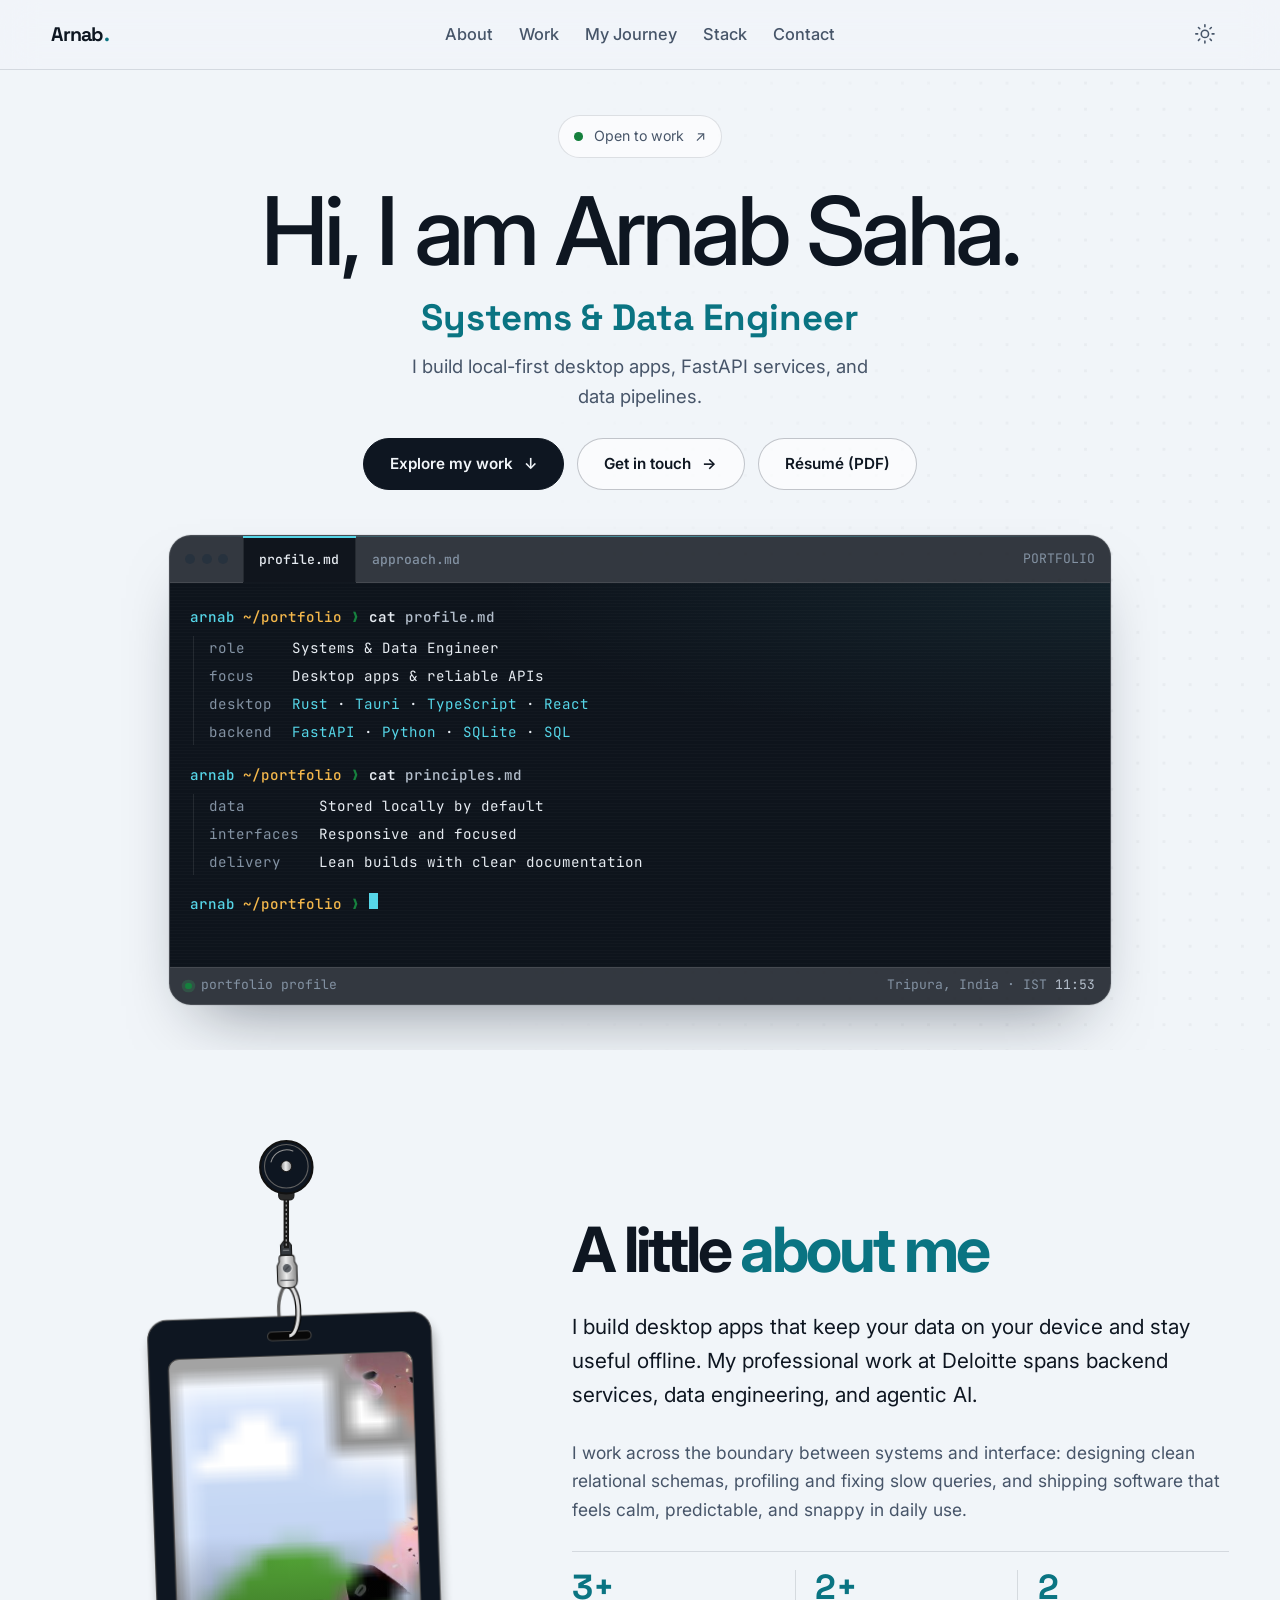
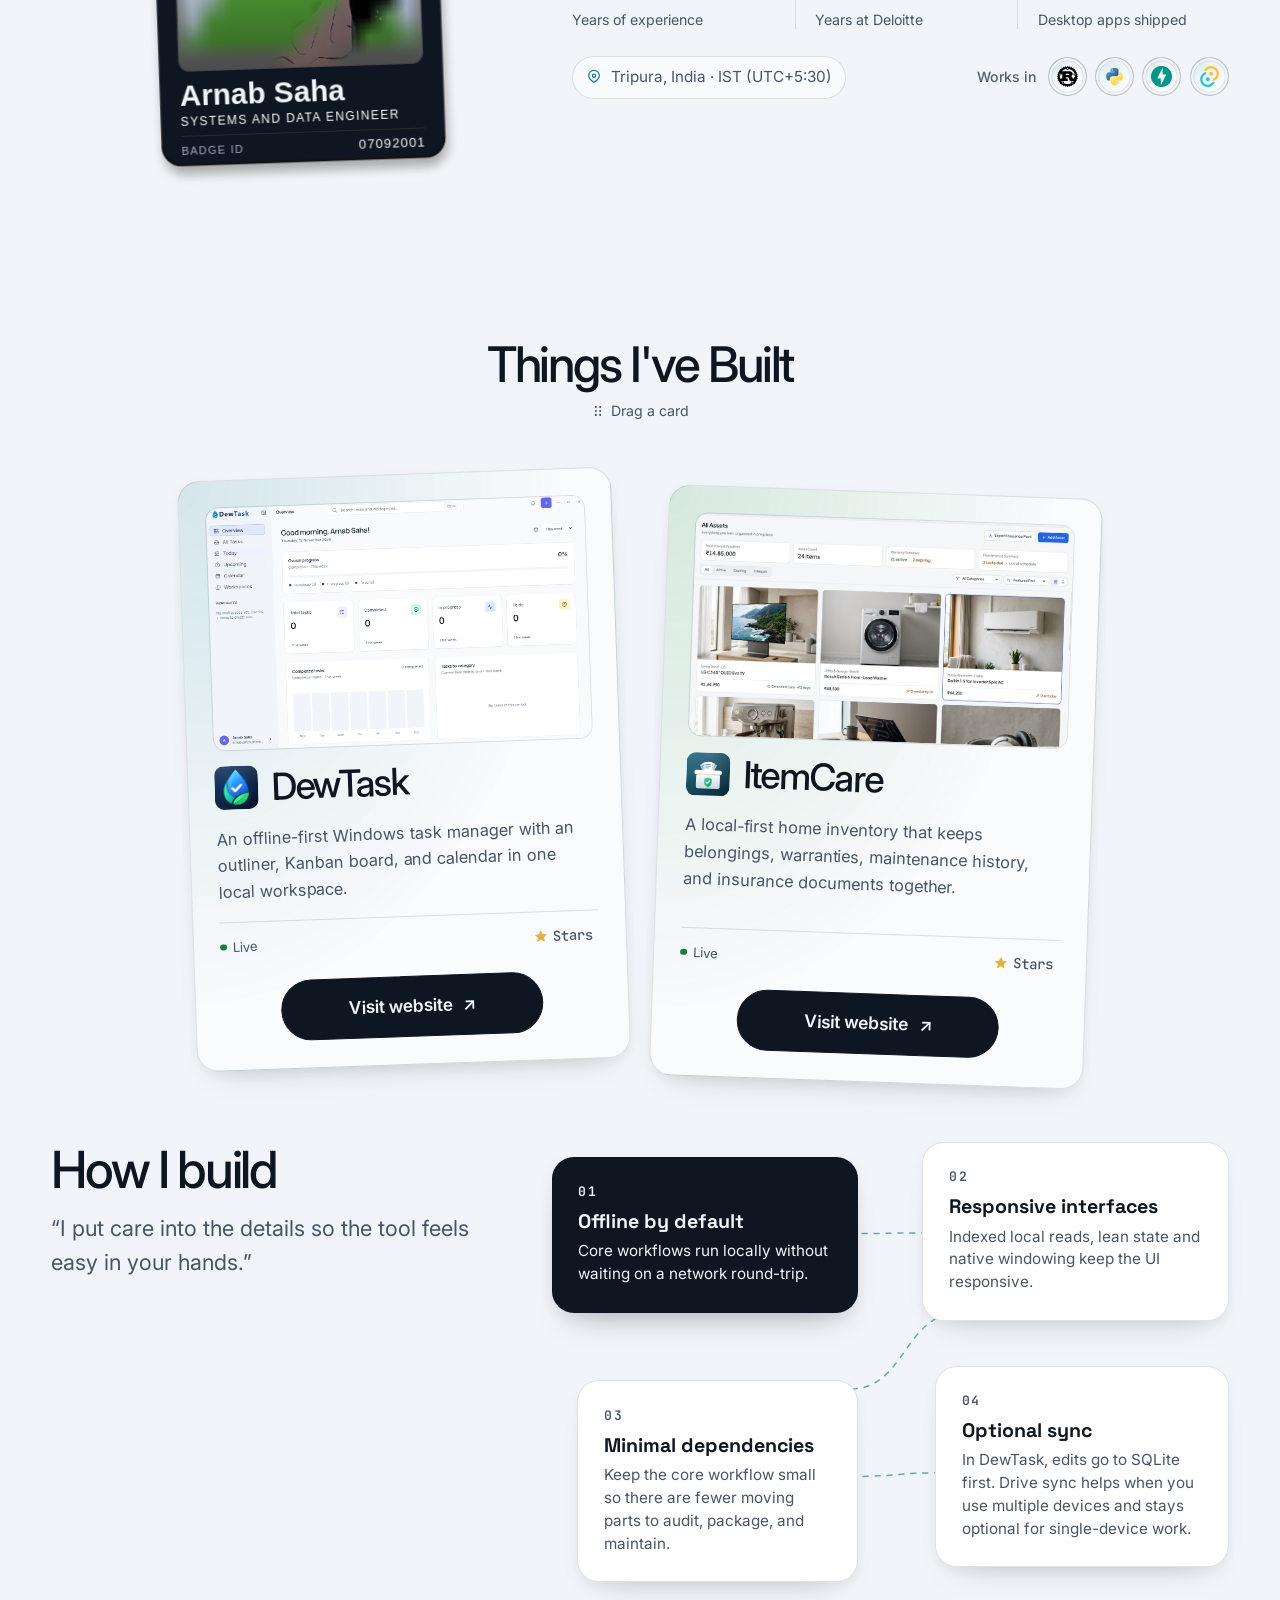
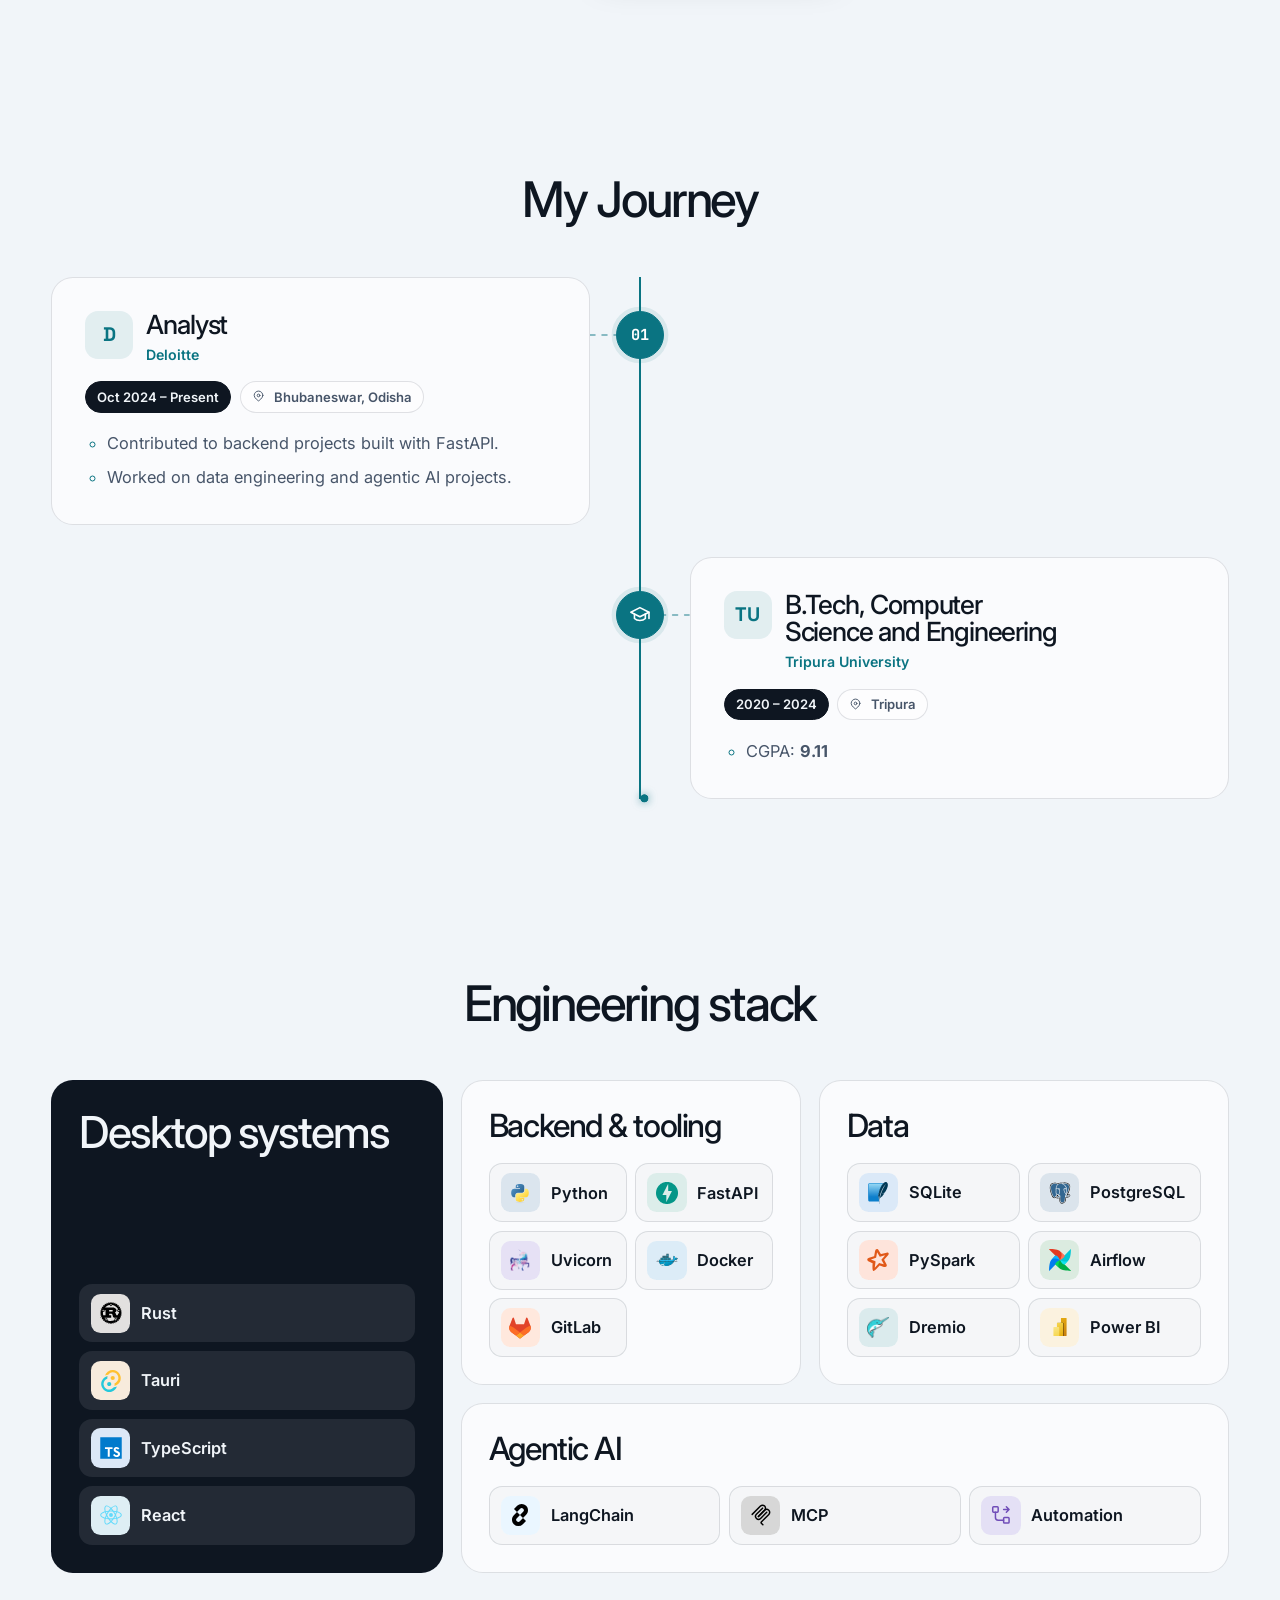
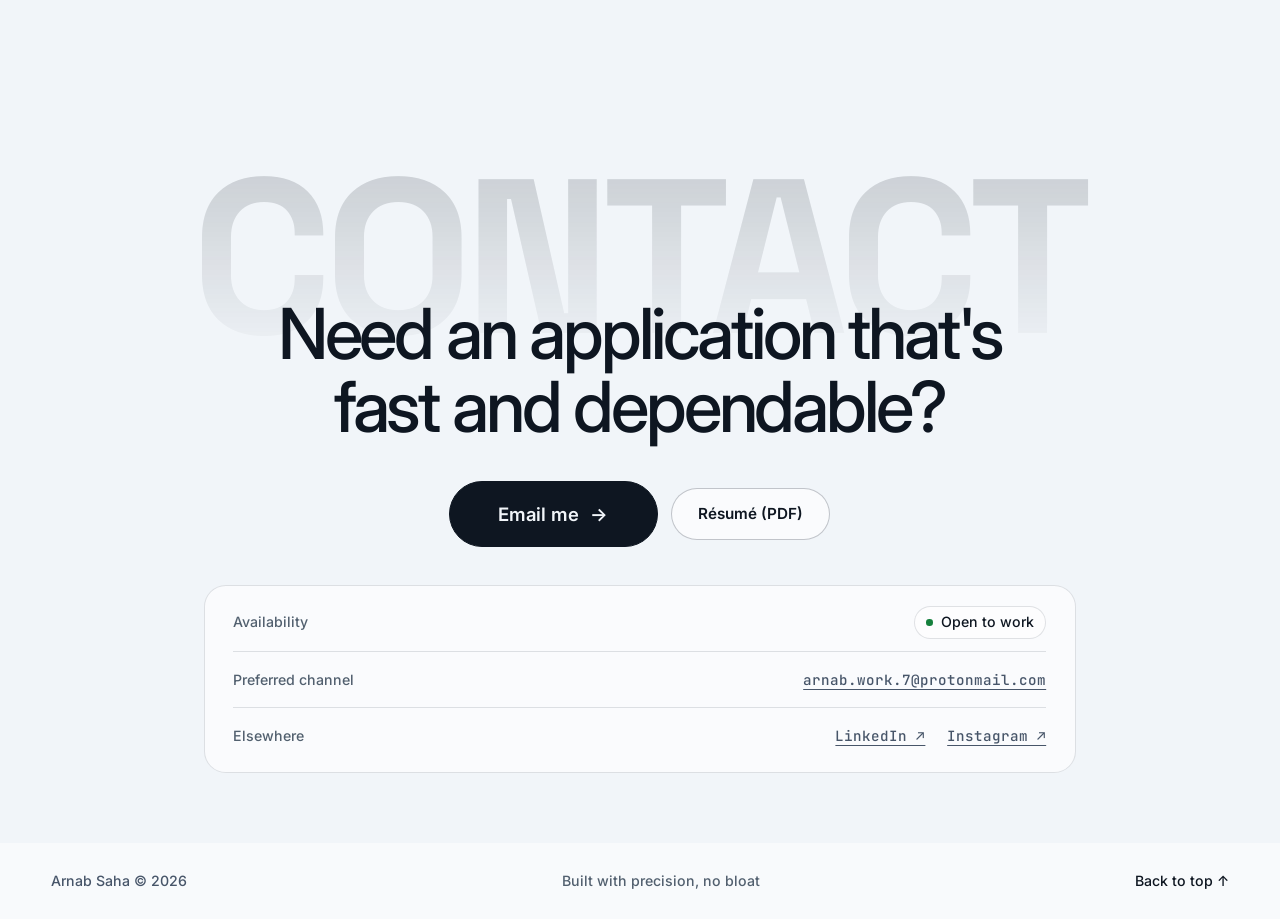
==== commit ab98d396: "checkpoint" ====
--- a/index.html
+++ b/index.html
@@ -4,7 +4,7 @@
   <meta charset="UTF-8">
   <meta name="viewport" content="width=device-width, initial-scale=1, viewport-fit=cover">
   <title>Arnab Saha, Systems &amp; Data Engineer (Rust, Tauri, FastAPI)</title>
-  <meta name="description" content="Arnab Saha is a Systems &amp; Data Engineer building local-first desktop apps and high-throughput FastAPI backends with Rust, Tauri, TypeScript, and Python.">
+  <meta name="description" content="Arnab Saha is a Systems &amp; Data Engineer building local-first desktop apps, FastAPI services, and data pipelines.">
   <link rel="canonical" href="https://arnabsaha7.github.io/">
   <meta name="color-scheme" content="dark light">
   <meta name="theme-color" content="#0A0E12">
@@ -13,18 +13,18 @@
   <meta property="og:site_name" content="Arnab Saha">
   <meta property="og:url" content="https://arnabsaha7.github.io/">
   <meta property="og:title" content="Arnab Saha, Systems &amp; Data Engineer (Rust, Tauri, FastAPI)">
-  <meta property="og:description" content="Systems &amp; Data Engineer building local-first desktop software and resilient backend systems for zero latency.">
+  <meta property="og:description" content="Systems &amp; Data Engineer building FastAPI services and desktop apps that store data locally and work offline.">
   <meta property="og:image" content="https://arnabsaha7.github.io/assets/portfolio-card.png">
   <meta property="og:image:type" content="image/png">
   <meta property="og:image:width" content="1200">
   <meta property="og:image:height" content="630">
-  <meta property="og:image:alt" content="Arnab Saha, Systems &amp; Data Engineer. Apps and backends built for instant response.">
+  <meta property="og:image:alt" content="Arnab Saha, Systems &amp; Data Engineer">
 
   <meta name="twitter:card" content="summary_large_image">
   <meta name="twitter:title" content="Arnab Saha, Systems &amp; Data Engineer (Rust, Tauri, FastAPI)">
-  <meta name="twitter:description" content="Systems &amp; Data Engineer building local-first desktop software and resilient backend systems for zero latency.">
+  <meta name="twitter:description" content="Systems &amp; Data Engineer building FastAPI services and desktop apps that store data locally and work offline.">
   <meta name="twitter:image" content="https://arnabsaha7.github.io/assets/portfolio-card.png">
-  <meta name="twitter:image:alt" content="Arnab Saha, Systems &amp; Data Engineer. Apps and backends built for instant response.">
+  <meta name="twitter:image:alt" content="Arnab Saha, Systems &amp; Data Engineer">
 
   <link rel="icon" href="data:image/svg+xml,%3Csvg xmlns='http://www.w3.org/2000/svg' viewBox='0 0 24 24'%3E%3Crect width='24' height='24' fill='%2355D6E8'/%3E%3Ctext x='12' y='18' font-family='monospace' font-size='16' font-weight='700' fill='%2306151A' text-anchor='middle'%3EA%3C/text%3E%3C/svg%3E">
   <script>
@@ -153,6 +153,7 @@
     <nav class="top-nav" id="primaryNav" aria-label="Primary">
       <a href="#about">About</a>
       <a href="#work">Work</a>
+      <a href="#experience">My Journey</a>
       <a href="#stack">Stack</a>
       <a href="#contact">Contact</a>
     </nav>
@@ -174,16 +175,18 @@
       <div class="c7">
         <a class="hero-note" href="#contact"><span class="dot" aria-hidden="true"></span><span>Open to work</span><span aria-hidden="true">↗</span></a>
         <h1>Hi, I am <span class="nw">Arnab Saha.</span></h1>
+        <p class="hero-role">Systems &amp; Data Engineer</p>
+        <p class="hero-description">I build local-first desktop apps, FastAPI services, and data pipelines.</p>
         <div class="row">
           <a class="btn pri" href="#work">
-            <span>Explore selected work</span>
+            <span>Explore my work</span>
             <span class="arr" aria-hidden="true">↓</span>
           </a>
           <a class="btn gh" href="#contact">
             <span>Get in touch</span>
             <span class="arr" aria-hidden="true">→</span>
           </a>
-          <a class="btn gh resume-link" href="#" hidden download>Résumé</a>
+          <a class="btn gh" href="./assets/docs/resume.pdf" download>Résumé (PDF)</a>
         </div>
       </div>
 
@@ -296,7 +299,7 @@
         <h2 id="about-title" class="about-title">A little <span>about me</span></h2>
         <div class="about-copy">
           <p class="about-lead">
-            At Deloitte, I worked on multiple industry-leading projects spanning FastAPI backends, data engineering, and agentic AI. Independently, I build local-first desktop apps that keep data on the device and work fully offline.
+            I build desktop apps that keep your data on your device and stay useful offline. My professional work at Deloitte spans backend services, data engineering, and agentic AI.
           </p>
           <p class="about-sub">
             I work across the boundary between systems and interface: designing clean relational schemas, profiling and fixing slow queries, and shipping software that feels calm, predictable, and snappy in daily use.
@@ -328,17 +331,28 @@
     </div>
   </section>
 
-  <section id="work" class="sec">
+  <section id="work" class="sec" aria-labelledby="work-title">
     <div class="wrap">
-      <div class="head"><h2>Selected work</h2></div>
+      <div class="head">
+        <h2 id="work-title">Things I've Built</h2>
+        <p id="work-drag-hint" class="work-drag-hint" hidden>
+          <svg width="14" height="14" viewBox="0 0 16 16" fill="currentColor" aria-hidden="true">
+            <circle cx="5.5" cy="3.5" r="1.25"/><circle cx="10.5" cy="3.5" r="1.25"/>
+            <circle cx="5.5" cy="8" r="1.25"/><circle cx="10.5" cy="8" r="1.25"/>
+            <circle cx="5.5" cy="12.5" r="1.25"/><circle cx="10.5" cy="12.5" r="1.25"/>
+          </svg>
+          Drag a card
+        </p>
+      </div>
 
       <div class="pcards">
         <article class="pc pc--dewtask">
-          <div class="pc-art" aria-hidden="true">
+          <img class="pc-preview" src="./assets/dewtask-dashboard.png" width="1120" height="658" loading="lazy" decoding="async" alt="DewTask dashboard showing task progress, weekly completions, and workspace navigation">
+          <div class="pc-heading">
             <svg class="pc-logo" viewBox="0 0 512 512" aria-hidden="true"><use href="#dewIcon"/></svg>
-          </div>
-          <h3>DewTask</h3>
-          <p class="pc-description">An offline-first workspace and task management application designed to help you organize projects, manage tasks, and stay productive.</p>
+            <h3>DewTask</h3>
+          </div>
+          <p class="pc-description">An offline-first Windows task manager with an outliner, Kanban board, and calendar in one local workspace.</p>
           <footer class="pc-actions">
             <div class="pc-meta">
               <span class="pc-status"><span class="dot" aria-hidden="true"></span><span id="dewTag">Live</span></span>
@@ -352,11 +366,12 @@
         </article>
 
         <article class="pc pc--itemcare">
-          <div class="pc-art" aria-hidden="true">
+          <img class="pc-preview" src="./assets/itemcare-dashboard.jpg" width="1120" height="658" loading="lazy" decoding="async" alt="ItemCare asset dashboard showing appliance cards, warranty status, and maintenance due dates">
+          <div class="pc-heading">
             <svg class="pc-logo" viewBox="0 0 512 512" aria-hidden="true"><use href="#icIcon"/></svg>
-          </div>
-          <h3>ItemCare</h3>
-          <p class="pc-description">A local-first home &amp; asset command center. Track belongings, warranties, maintenance, insurance and documents, all stored privately on your device. Built with Tauri 2, Rust, React &amp; SQLite.</p>
+            <h3>ItemCare</h3>
+          </div>
+          <p class="pc-description">A local-first home inventory that keeps belongings, warranties, maintenance history, and insurance documents together.</p>
           <footer class="pc-actions">
             <div class="pc-meta">
               <span class="pc-status"><span class="dot" aria-hidden="true"></span><span id="itemcareTag">Live</span></span>
@@ -367,14 +382,6 @@
             </div>
             <a class="btn pri" href="https://arnabsaha7.github.io/itemcare/" target="_blank" rel="noopener noreferrer" aria-label="Visit website for ItemCare (opens in a new tab)">Visit website <span aria-hidden="true">↗</span></a>
           </footer>
-        </article>
-
-        <article class="pc pc--soon">
-          <svg class="pc-soon-icon" viewBox="0 0 48 48" aria-hidden="true">
-            <path d="M14 10h20M14 38h20M17 10v5c0 4 3 6 7 9-4 3-7 5-7 9v5M31 10v5c0 4-3 6-7 9 4 3 7 5 7 9v5" fill="none" stroke="currentColor" stroke-width="1.5" stroke-linecap="round" stroke-linejoin="round"/>
-            <path d="m19 34 5-4 5 4Z" fill="currentColor" opacity=".55"/>
-          </svg>
-          <h3>More projects dropping soon</h3>
         </article>
       </div>
 
@@ -403,7 +410,7 @@
             <li class="principle-item">
               <article class="principle-card" tabindex="0" aria-labelledby="principle-fast">
                 <span class="principle-number" aria-hidden="true">02</span>
-                <h4 id="principle-fast">Instant interactions</h4>
+                <h4 id="principle-fast">Responsive interfaces</h4>
                 <p>Indexed local reads, lean state and native windowing keep the UI responsive.</p>
               </article>
             </li>
@@ -411,14 +418,14 @@
               <article class="principle-card" tabindex="0" aria-labelledby="principle-minimal">
                 <span class="principle-number" aria-hidden="true">03</span>
                 <h4 id="principle-minimal">Minimal dependencies</h4>
-                <p>Fewer moving parts to audit, smaller installers, easier long-term upkeep.</p>
+                <p>Keep the core workflow small so there are fewer moving parts to audit, package, and maintain.</p>
               </article>
             </li>
             <li class="principle-item">
-              <article class="principle-card" tabindex="0" aria-labelledby="principle-zero-bloatware">
+              <article class="principle-card" tabindex="0" aria-labelledby="principle-sync">
                 <span class="principle-number" aria-hidden="true">04</span>
-                <h4 id="principle-zero-bloatware">Zero bloatware</h4>
-                <p>Ship only what serves the core workflow. Leave out bundled extras that add clutter.</p>
+                <h4 id="principle-sync">Optional sync</h4>
+                <p>In DewTask, edits go to SQLite first. Drive sync helps when you use multiple devices and stays optional for single-device work.</p>
               </article>
             </li>
           </ol>
@@ -427,39 +434,114 @@
     </div>
   </section>
 
-  <section id="stack" class="sec">
+  <section id="experience" class="sec" aria-labelledby="experience-title">
+    <div class="wrap experience-wrap">
+      <div class="head"><h2 id="experience-title">My Journey</h2></div>
+      <ol class="experience-timeline" role="list">
+        <li>
+          <span class="experience-node" aria-hidden="true">01</span>
+          <svg class="experience-connector" viewBox="0 0 32 16" preserveAspectRatio="none" aria-hidden="true">
+            <path d="M0 8H32" vector-effect="non-scaling-stroke"/>
+          </svg>
+          <article class="experience-card">
+            <header class="experience-header">
+              <div class="experience-role">
+                <span class="experience-mark" aria-hidden="true">D</span>
+                <div>
+                  <h3>Analyst</h3>
+                  <p class="experience-company">Deloitte</p>
+                </div>
+              </div>
+              <div class="experience-meta">
+                <p class="pill experience-tenure"><span><time datetime="2024-10">Oct 2024</time> – Present</span></p>
+                <p class="pill experience-location">
+                  <svg viewBox="0 0 24 24" aria-hidden="true"><path d="M20 10c0 5-8 10-8 10S4 15 4 10a8 8 0 1 1 16 0Z"/><circle cx="12" cy="10" r="2.5"/></svg>
+                  Bhubaneswar, Odisha
+                </p>
+              </div>
+            </header>
+            <ul>
+              <li>Contributed to backend projects built with FastAPI.</li>
+              <li>Worked on data engineering and agentic AI projects.</li>
+            </ul>
+          </article>
+        </li>
+        <li>
+          <span class="experience-node" aria-hidden="true">
+            <svg viewBox="0 0 24 24"><path d="m2 9 10-5 10 5-10 5-10-5Z"/><path d="M6 11v5c3 3 9 3 12 0v-5m4-2v7"/></svg>
+          </span>
+          <svg class="experience-connector" viewBox="0 0 32 16" preserveAspectRatio="none" aria-hidden="true">
+            <path d="M0 8H32" vector-effect="non-scaling-stroke"/>
+          </svg>
+          <article class="experience-card">
+            <header class="experience-header">
+              <div class="experience-role">
+                <span class="experience-mark" aria-hidden="true">TU</span>
+                <div>
+                  <h3>B.Tech, Computer Science and Engineering</h3>
+                  <p class="experience-company">Tripura University</p>
+                </div>
+              </div>
+              <div class="experience-meta">
+                <p class="pill experience-tenure"><span><time datetime="2020">2020</time> – <time datetime="2024">2024</time></span></p>
+                <p class="pill experience-location">
+                  <svg viewBox="0 0 24 24" aria-hidden="true"><path d="M20 10c0 5-8 10-8 10S4 15 4 10a8 8 0 1 1 16 0Z"/><circle cx="12" cy="10" r="2.5"/></svg>
+                  Tripura
+                </p>
+              </div>
+            </header>
+            <ul>
+              <li>CGPA: <strong>9.11</strong></li>
+            </ul>
+          </article>
+        </li>
+      </ol>
+    </div>
+  </section>
+
+  <section id="stack" class="sec" aria-labelledby="stack-title">
     <div class="wrap">
-      <div class="head"><h2>Engineering stack</h2></div>
+      <div class="head"><h2 id="stack-title">Engineering stack</h2></div>
       <div class="stack">
-        <div>
-          <div class="stack-col-head"><span class="lbl">Systems &amp; desktop</span></div>
-          <ul>
-            <li><span>Rust</span><span>DewTask, ItemCare</span></li>
-            <li><span>Tauri</span><span>DewTask, ItemCare</span></li>
-            <li><span>TypeScript &amp; React</span><span>Desktop interfaces</span></li>
-            <li><span>Windows packaging</span><span>MSI / EXE releases</span></li>
+        <article class="stack-card stack-card--desktop">
+          <h3>Desktop systems</h3>
+          <ul class="stack-tools" role="list">
+            <li data-tool="rust"><span class="stack-icon"><img src="./assets/technology/rust.svg" width="22" height="22" alt="" loading="lazy"></span>Rust</li>
+            <li data-tool="tauri"><span class="stack-icon"><img src="./assets/technology/tauri.svg" width="22" height="22" alt="" loading="lazy"></span>Tauri</li>
+            <li data-tool="typescript"><span class="stack-icon"><img src="./assets/technology/typescript.svg" width="22" height="22" alt="" loading="lazy"></span>TypeScript</li>
+            <li data-tool="react"><span class="stack-icon"><img src="./assets/technology/react.svg" width="22" height="22" alt="" loading="lazy"></span>React</li>
           </ul>
-        </div>
-        <div>
-          <div class="stack-col-head"><span class="lbl">Backend &amp; data</span></div>
-          <ul>
-            <li><span>FastAPI</span><span>High-performance APIs</span></li>
-            <li><span>Python</span><span>Services &amp; CLI tools</span></li>
-            <li><span>SQLite &amp; SQL</span><span>DewTask data layer</span></li>
-            <li><span>Schema &amp; query tuning</span><span>Slow-query profiling</span></li>
+        </article>
+        <article class="stack-card stack-card--backend">
+          <h3>Backend &amp; tooling</h3>
+          <ul class="stack-tools" role="list">
+            <li data-tool="python"><span class="stack-icon"><img src="./assets/technology/python.svg" width="22" height="22" alt="" loading="lazy"></span>Python</li>
+            <li data-tool="fastapi"><span class="stack-icon"><img src="./assets/technology/fastapi.svg" width="22" height="22" alt="" loading="lazy"></span>FastAPI</li>
+            <li data-tool="uvicorn"><span class="stack-icon"><img src="./assets/technology/uvicorn.png" width="22" height="22" alt="" loading="lazy"></span>Uvicorn</li>
+            <li data-tool="docker"><span class="stack-icon"><img src="./assets/technology/docker.svg" width="22" height="22" alt="" loading="lazy"></span>Docker</li>
+            <li data-tool="gitlab"><span class="stack-icon"><img src="./assets/technology/gitlab.svg" width="22" height="22" alt="" loading="lazy"></span>GitLab</li>
           </ul>
-        </div>
-        <div>
-          <div class="stack-col-head"><span class="lbl">Engineering practice</span></div>
-          <ul>
-            <li><span>Performance profiling</span><span>Latency</span></li>
-            <li><span>Data pipelines</span><span>ETL and sync</span></li>
-            <li><span>Release automation</span><span>CI / CD</span></li>
-            <li><span>Offline-first architecture</span><span>Local state</span></li>
+        </article>
+        <article class="stack-card stack-card--data">
+          <h3>Data</h3>
+          <ul class="stack-tools" role="list">
+            <li data-tool="sqlite"><span class="stack-icon"><img src="./assets/technology/sqlite.svg" width="22" height="22" alt="" loading="lazy"></span>SQLite</li>
+            <li data-tool="postgresql"><span class="stack-icon"><img src="./assets/technology/postgresql.svg" width="22" height="22" alt="" loading="lazy"></span>PostgreSQL</li>
+            <li data-tool="pyspark"><span class="stack-icon"><img src="./assets/technology/apachespark.svg" width="22" height="22" alt="" loading="lazy"></span>PySpark</li>
+            <li data-tool="airflow"><span class="stack-icon"><img src="./assets/technology/apacheairflow.svg" width="22" height="22" alt="" loading="lazy"></span>Airflow</li>
+            <li data-tool="dremio"><span class="stack-icon"><img src="./assets/technology/dremio.png" width="22" height="22" alt="" loading="lazy"></span>Dremio</li>
+            <li data-tool="power-bi"><span class="stack-icon"><img src="./assets/technology/power-bi.svg" width="22" height="22" alt="" loading="lazy"></span>Power BI</li>
           </ul>
-        </div>
-      </div>
-
+        </article>
+        <article class="stack-card stack-card--ai">
+          <h3>Agentic AI</h3>
+          <ul class="stack-tools" role="list">
+            <li data-tool="langchain"><span class="stack-icon"><img src="./assets/technology/langchain.svg" width="22" height="22" alt="" loading="lazy"></span>LangChain</li>
+            <li data-tool="mcp"><span class="stack-icon"><img src="./assets/technology/mcp.svg" width="22" height="22" alt="" loading="lazy"></span>MCP</li>
+            <li data-tool="workflow"><span class="stack-icon"><svg viewBox="0 0 24 24" aria-hidden="true" focusable="false"><rect x="3" y="3" width="6" height="6" rx="1"/><rect x="15" y="15" width="6" height="6" rx="1"/><path d="M6 9v6a3 3 0 0 0 3 3h6m0-12h6m-3-3 3 3-3 3"/></svg></span>Automation</li>
+          </ul>
+        </article>
+      </div>
     </div>
   </section>
 
@@ -477,7 +559,7 @@
               <span>Email me</span>
               <span class="arr" aria-hidden="true">→</span>
             </a>
-            <a class="btn gh resume-link" href="#" hidden download>Résumé</a>
+            <a class="btn gh" href="./assets/docs/resume.pdf" download>Résumé (PDF)</a>
           </div>
         </div>
         <div class="c5 contact-box">
--- a/styles.css
+++ b/styles.css
@@ -256,7 +256,10 @@
 
 .btn.gh:hover { background: var(--surface-hover); }
 
-.sec { padding-block: clamp(4rem, 7vw, 7rem); }
+.sec {
+  --sec-pad: clamp(4rem, 7vw, 7rem);
+  padding-block: var(--sec-pad);
+}
 
 .head {
   display: flex;
@@ -347,8 +350,21 @@
   font-size: clamp(3.25rem, 7.4vw, 6.75rem);
   line-height: 1;
   letter-spacing: -0.045em;
-  margin: 0 0 1.375rem;
+  margin: 0 0 1rem;
   animation: rise 0.65s cubic-bezier(0.16, 1, 0.3, 1) both;
+}
+
+.hero-role {
+  color: var(--accent);
+  font: 700 clamp(1.375rem, 1rem + 1.5vw, 2.25rem)/1.2 var(--display);
+}
+
+.hero-description {
+  max-inline-size: 38ch;
+  margin: 0.625rem auto 1.5rem;
+  color: var(--text-2);
+  font-size: 1.0625rem;
+  text-wrap: pretty;
 }
 
 @keyframes rise {
@@ -724,20 +740,32 @@
 .under:hover { color: var(--accent); }
 
 #work {
+  padding-block: calc(var(--sec-pad) - 1rem) calc(var(--sec-pad) + 0.75rem);
   --work-shadow: 0 0.3rem 0.75rem color-mix(in oklab, var(--text) 5%, transparent),
     0 1rem 2rem -1.3rem color-mix(in oklab, var(--text) 22%, transparent);
   --work-raised-shadow: 0 0.4rem 0.9rem color-mix(in oklab, var(--text) 7%, transparent),
     0 1.2rem 2.1rem -1.2rem color-mix(in oklab, var(--text) 29%, transparent);
 }
 
+.work-drag-hint {
+  display: inline-flex;
+  align-items: center;
+  gap: 0.375rem;
+  color: var(--text-2);
+  font-size: 0.8125rem;
+}
+
 .pcards {
   --pc-ease: cubic-bezier(0.2, 0.75, 0.25, 1);
   display: grid;
   grid-template-columns: minmax(0, 1fr);
   gap: 1.5rem;
+  max-inline-size: 22rem;
+  margin-inline: auto;
 }
 
 .pc,
+.experience-card,
 .principle-card {
   border: 1px solid var(--line);
   border-radius: var(--r);
@@ -746,26 +774,32 @@
 }
 
 .pc {
+  --pc-accent: var(--accent);
   --pc-offset: 0rem;
   display: flex;
   min-width: 0;
   flex-direction: column;
   align-items: flex-start;
-  gap: 1.15rem;
-  padding: clamp(1.25rem, 2.6vw, 2.25rem);
-  translate: 0 var(--pc-offset);
+  gap: 0.9rem;
+  padding: clamp(1.125rem, 2.6vw, 1.5rem);
+  background: radial-gradient(ellipse at top left, color-mix(in srgb, var(--pc-accent) 16%, transparent), transparent 65%),
+    var(--surface);
+  translate: var(--pc-drag-x, 0px) calc(var(--pc-offset) + var(--pc-lift, 0px) + var(--pc-drag-y, 0px));
   rotate: 0deg;
 }
 
 .pc:focus-within { border-color: var(--line-strong); }
 
-.pc--dewtask { --pc-tilt: -0.85deg; }
-.pc--itemcare { --pc-tilt: 0.85deg; }
+.pc--dewtask { --pc-tilt: -2deg; }
+.pc--itemcare {
+  --pc-accent: var(--live);
+  --pc-tilt: 2deg;
+}
 
 @media (hover: hover) and (pointer: fine) and (prefers-reduced-motion: no-preference) {
-  .pc:not(.pc--soon) { transition: translate 0.32s var(--pc-ease), rotate 0.32s var(--pc-ease), box-shadow 0.32s ease; }
-  .pc:not(.pc--soon):is(:hover, :focus-within) {
-    translate: 0 calc(var(--pc-offset) - 0.45rem);
+  .pc { transition: translate 0.32s var(--pc-ease), rotate 0.32s var(--pc-ease), box-shadow 0.32s ease; }
+  .pc:is(:hover, :focus-within) {
+    --pc-lift: -0.45rem;
     rotate: 0deg;
     box-shadow: var(--work-raised-shadow);
   }
@@ -776,34 +810,46 @@
   }
 
   .pc:is(:hover, :focus-within) .pc-logo { scale: 1.05; }
-}
-
-@media (prefers-reduced-motion: no-preference) {
-  .pc--revealed { animation: project-card-reveal 0.55s var(--pc-ease) backwards; }
-}
-
-@media (width >= 980px) and (prefers-reduced-motion: no-preference) {
-  .pc--revealed:nth-child(2) { animation-delay: 80ms; }
-  .pc--revealed:nth-child(3) { animation-delay: 160ms; }
-}
-
-@keyframes project-card-reveal {
-  from { opacity: 0; transform: translateY(0.85rem); }
-}
-
-.pc-art {
-  display: grid;
-  place-items: center;
+  .pc[data-project-dragging] { --pc-lift: -0.45rem; }
+}
+
+.pc[data-project-dragging] {
+  position: relative;
+  z-index: 2;
+  rotate: 0deg;
+  transition: none;
+}
+
+.pc[data-project-drag-handle] {
+  cursor: grab;
+  touch-action: none;
+  -webkit-user-select: none;
+  user-select: none;
+}
+
+.pc[data-project-drag-handle]:active { cursor: grabbing; }
+.pc[data-project-drag-handle] .pc-actions > .btn { cursor: pointer; }
+
+.pc-preview {
+  display: block;
   inline-size: 100%;
-  min-block-size: clamp(6rem, 10vw, 9rem);
+  block-size: auto;
+  border: 1px solid var(--line);
+  border-radius: 0.75rem;
+}
+
+.pc-heading {
+  display: flex;
+  align-items: center;
+  gap: 0.75rem;
 }
 
 .pc-logo {
-  inline-size: clamp(4rem, 6.5vw, 5.75rem);
+  inline-size: 2.5rem;
   aspect-ratio: 1;
 }
 
-.pc:not(.pc--soon) > h3 { font-size: clamp(1.75rem, 2.65vw, 2.35rem); }
+.pc-heading h3 { font-size: clamp(1.75rem, 1.4rem + 1vw, 2.35rem); }
 
 .pc-status {
   display: flex;
@@ -865,30 +911,242 @@
   font-size: 1rem;
 }
 
-.pc--soon {
-  align-items: center;
-  justify-content: center;
-  min-block-size: 12rem;
-  background: var(--surface-hover);
-  box-shadow: none;
+/* Experience */
+.experience-wrap { max-inline-size: calc(68rem + 2 * var(--gutter)); }
+
+.experience-timeline {
+  --experience-padding: clamp(1.125rem, 2.6vw, 2rem);
+  --experience-mark-size: 2.75rem;
+  position: relative;
+  isolation: isolate;
+  display: grid;
+  gap: clamp(1.25rem, 2.5vw, 2rem);
+  background: repeating-linear-gradient(to bottom, color-mix(in srgb, var(--accent) 60%, transparent) 0 5px, transparent 5px 12px)
+    center / 1px 100% no-repeat;
+  list-style: none;
+}
+
+.experience-timeline > li {
+  display: grid;
+  justify-items: center;
+  gap: 0.75rem;
+}
+
+.experience-node {
+  display: grid;
+  place-items: center;
+  inline-size: var(--experience-mark-size);
+  block-size: var(--experience-mark-size);
+  border: 1px solid var(--accent);
+  border-radius: 50%;
+  background: var(--bg);
+  color: var(--accent);
+  font: 700 0.875rem/1 var(--mono);
+}
+
+.experience-node svg,
+.experience-location svg {
+  inline-size: 1em;
+  block-size: 1em;
+  flex: none;
+  fill: none;
+  stroke: currentColor;
+  stroke-width: 1.75;
+  stroke-linecap: round;
+  stroke-linejoin: round;
+}
+
+.experience-node svg { font-size: 1.25rem; }
+
+.experience-card {
+  justify-self: stretch;
+  padding: var(--experience-padding);
+  background: linear-gradient(var(--surface), var(--surface)), var(--bg);
+}
+
+.experience-header {
+  display: grid;
+  gap: 0.875rem;
+}
+
+.experience-meta {
+  display: flex;
+  flex-wrap: wrap;
+  gap: 0.5rem;
+}
+
+.experience-connector { display: none; }
+
+@media (min-width: 64rem) {
+  .experience-timeline > li {
+    --experience-connector-gap: clamp(1rem, 2vw, 2rem);
+    position: relative;
+    grid-template-columns: minmax(0, 1fr) auto minmax(0, 1fr);
+    align-items: start;
+    column-gap: var(--experience-connector-gap);
+  }
+
+  .experience-connector {
+    position: absolute;
+    display: block;
+    inset-block-start: calc(1px + var(--experience-padding) + var(--experience-mark-size) / 2);
+    inset-inline-end: calc(50% + var(--experience-mark-size) / 2);
+    inline-size: var(--experience-connector-gap);
+    block-size: 1rem;
+    translate: 0 -50%;
+    pointer-events: none;
+    color: var(--accent);
+  }
+
+  .experience-timeline > li:nth-child(even) .experience-connector {
+    inset-inline: calc(50% + var(--experience-mark-size) / 2) auto;
+    scale: -1 1;
+  }
+
+  .experience-node {
+    grid-area: 1 / 2;
+    margin-block-start: calc(1px + var(--experience-padding));
+  }
+
+  .experience-card { grid-area: 1 / 1; }
+  .experience-timeline > li:nth-child(even) .experience-card { grid-column: 3; }
+}
+
+.experience-role {
+  display: flex;
+  align-items: flex-start;
+  gap: 0.75rem;
+}
+
+.experience-mark {
+  display: grid;
+  place-items: center;
+  flex: none;
+  inline-size: var(--experience-mark-size);
+  block-size: var(--experience-mark-size);
+  border-radius: 0.75rem;
+  background: var(--accent-dim);
+  color: var(--accent);
+  font: 700 1.125rem/1 var(--display);
+}
+
+.experience-role h3 { font-size: clamp(1.25rem, 1rem + 0.7vw, 1.75rem); }
+
+.experience-company {
+  margin-block-start: 0.25rem;
+  color: var(--accent);
+  font-size: 0.8125rem;
+  font-weight: 600;
+}
+
+.experience-meta .pill {
   color: var(--text-2);
-  text-align: center;
-}
-
-.pc-soon-icon { width: 3rem; height: 3rem; }
-
-.pc--soon h3 {
-  max-inline-size: 15ch;
-  font-size: clamp(1.35rem, 2.2vw, 1.8rem);
-  line-height: 1.15;
+  font-size: 0.75rem;
+  font-weight: 600;
+  line-height: 1.4;
+  white-space: normal;
+}
+
+.experience-meta .experience-tenure {
+  border-color: var(--text);
+  background: var(--text);
+  color: var(--bg);
+}
+
+.experience-card ul {
+  display: grid;
+  gap: 0.375rem;
+  margin-block-start: 1rem;
+  padding-inline-start: 1.25rem;
+  color: var(--text-2);
+  font-size: 0.9375rem;
+}
+
+.experience-card li::marker { color: var(--accent); }
+
+@media (hover: hover) and (pointer: fine) {
+  .experience-card:hover { border-color: var(--accent); }
+}
+
+@media (prefers-reduced-motion: no-preference) {
+  .experience-timeline[data-experience-reveal] .experience-card {
+    transition: opacity 0.5s ease, translate 0.55s cubic-bezier(0.2, 0.7, 0.2, 1), border-color 0.2s ease;
+  }
+
+  .experience-timeline[data-experience-reveal] > li:not(.experience-revealed, :focus-within) .experience-card {
+    opacity: 0;
+    translate: var(--experience-enter-inline, 0px) 0.75rem;
+  }
+
+  .experience-timeline[data-experience-reveal] .experience-node {
+    transition: background-color 0.3s ease, color 0.3s ease, box-shadow 0.3s ease;
+  }
+
+  .experience-revealed .experience-node {
+    background: var(--accent);
+    color: var(--on-accent);
+    box-shadow: 0 0 0 0.25rem var(--accent-dim);
+  }
+
+  @media (min-width: 64rem) {
+    .experience-timeline > li { --experience-enter-inline: 1.25rem; }
+    .experience-timeline > li:nth-child(even) { --experience-enter-inline: -1.25rem; }
+  }
+
+  @supports (animation-timeline: view()) {
+    .experience-timeline {
+      view-timeline: --experience-rail block;
+      view-timeline-inset: 65% 34%;
+    }
+
+    .experience-timeline::before,
+    .experience-timeline::after {
+      content: "";
+      position: absolute;
+      z-index: -1;
+      inset-inline-start: 50%;
+    }
+
+    .experience-timeline::before {
+      --experience-tip-size: 0.5rem;
+      /* Put the dot at the bottom of a rail-height box so translate can follow the fill. */
+      inset-block: calc(var(--experience-tip-size) / 2) calc(var(--experience-tip-size) / -2);
+      inline-size: var(--experience-tip-size);
+      background: radial-gradient(circle closest-side, var(--accent) 85%, transparent)
+        center bottom / 100% var(--experience-tip-size) no-repeat;
+      filter: drop-shadow(0 0 0.25rem color-mix(in srgb, var(--accent) 70%, transparent));
+      animation: experience-rail-tip auto linear both;
+      animation-timeline: --experience-rail;
+    }
+
+    .experience-timeline::after {
+      inset-block: 0;
+      translate: -50%;
+      inline-size: 2px;
+      background: var(--accent);
+      transform-origin: top;
+      animation: experience-rail-fill auto linear both;
+      animation-timeline: --experience-rail;
+    }
+
+    @keyframes experience-rail-tip {
+      from { translate: -50% -100%; }
+      to { translate: -50% 0%; }
+    }
+
+    @keyframes experience-rail-fill {
+      from { scale: 1 0; }
+      to { scale: 1 1; }
+    }
+  }
 }
 
 .principles {
   display: grid;
   grid-template-columns: minmax(0, 1fr) minmax(0, 1.55fr);
-  align-items: center;
+  align-items: start;
   gap: clamp(2rem, 5vw, 4.5rem);
-  margin-block-start: clamp(5rem, 7vw, 6rem);
+  margin-block-start: clamp(2.75rem, 1.25rem + 3vw, 3.75rem);
 }
 
 .principle-intro {
@@ -973,14 +1231,16 @@
   color: var(--accent);
 }
 
-.principle-connectors path {
+.principle-connectors path,
+.experience-connector path {
   fill: none;
   stroke: currentColor;
   stroke-linecap: round;
 }
 
 .principle-draw { stroke-width: 8; stroke-dasharray: 1; }
-.principle-dashes { stroke-width: 1.5; stroke-dasharray: 5 7; opacity: 0.6; }
+.principle-dashes,
+.experience-connector path { stroke-width: 1.5; stroke-dasharray: 5 7; opacity: 0.6; }
 
 @media (prefers-reduced-motion: no-preference) {
   .principle-card {
@@ -1009,7 +1269,8 @@
   .principle-item:nth-child(3) { --principle-cycle: 7.4s; --principle-phase: -3.7s; }
   .principle-item:nth-child(4) { --principle-cycle: 8.2s; --principle-phase: -4.3s; }
 
-  .principles-revealed .principle-dashes { animation: principle-flow 18s 1.5s linear infinite; }
+  .principles-revealed .principle-dashes,
+  .experience-revealed .experience-connector path { animation: principle-flow 18s 1.5s linear infinite; }
 }
 
 @media (width < 900px) {
@@ -1040,46 +1301,178 @@
 /* Engineering stack */
 .stack {
   display: grid;
-  grid-template-columns: repeat(3, minmax(0, 1fr));
+  grid-template-columns: minmax(0, 1fr);
+  gap: clamp(0.75rem, 1.4vw, 1.25rem);
+}
+
+.stack-card {
+  --stack-tile: color-mix(in srgb, var(--text) 6%, transparent);
+  display: flex;
+  flex-direction: column;
+  gap: 1.125rem;
+  min-inline-size: 0;
+  padding: clamp(1.125rem, 2.1vw, 1.875rem);
   border: 1px solid var(--line);
+  border-radius: var(--r);
   background: var(--surface);
 }
 
-.stack > div {
-  min-width: 0;
-  padding: clamp(1.25rem, 3vh, 2.5rem);
-}
-
-.stack > div + div { border-left: 1px solid var(--line); }
-
-.stack-col-head {
-  display: flex;
-  justify-content: space-between;
-  align-items: center;
-  margin-bottom: 1rem;
-  padding-bottom: 0.625rem;
-  border-bottom: 1px solid var(--line);
-}
-
-.stack-col-head .lbl { color: var(--text); }
-
-.stack li {
+.stack-card h3 {
+  font-size: clamp(1.375rem, 1.1rem + 1vw, 2rem);
+  line-height: 1.12;
+  text-box: trim-start cap alphabetic;
+}
+
+html[data-theme="light"] .stack-card:not(.stack-card--desktop) {
+  --stack-tile: color-mix(in srgb, var(--text) 2%, transparent);
+  --stack-tile-border: var(--line);
+}
+
+.stack-card--desktop {
+  --stack-tile: color-mix(in srgb, currentColor 9%, transparent);
+  background: var(--text);
+  color: var(--bg);
+}
+
+@supports (color: contrast-color(black)) {
+  .stack-card--desktop { color: contrast-color(var(--text)); }
+}
+
+.stack-card--desktop h3 {
+  font-size: clamp(1.875rem, 1.35rem + 1.6vw, 2.875rem);
+}
+
+.stack-tools {
+  display: grid;
+  gap: 0.5rem;
   list-style: none;
-  display: flex;
-  justify-content: space-between;
-  align-items: center;
-  gap: 0.75rem;
-  font: 500 0.875rem var(--mono);
-  padding: clamp(0.65rem, 1.8vh, 1rem) 0;
-  border-bottom: 1px solid var(--line);
-}
-
-.stack li:last-child { border-bottom: 0; }
-
-.stack li span:last-child {
-  font-size: 0.75rem;
-  color: var(--text-3);
-  text-align: right;
+  padding: 0;
+}
+
+.stack-card--desktop .stack-tools { margin-block-start: auto; }
+
+.stack-tools li {
+  --stack-brand: #0A7482;
+  display: grid;
+  grid-template-columns: auto minmax(0, 1fr);
+  align-items: center;
+  gap: 0.625rem;
+  padding: 0.5rem 0.625rem;
+  border: 1px solid var(--stack-tile-border, transparent);
+  border-radius: 0.75rem;
+  background: var(--stack-tile);
+  font-size: 0.9375rem;
+  font-weight: 600;
+  line-height: 1.25;
+  overflow-wrap: anywhere;
+}
+
+.stack-tools [data-tool="rust"] { --stack-brand: #5D5650; }
+.stack-tools [data-tool="tauri"] { --stack-brand: #C98A0A; }
+.stack-tools [data-tool="typescript"] { --stack-brand: #3178C6; }
+.stack-tools [data-tool="react"] { --stack-brand: #2499BC; }
+.stack-tools [data-tool="python"] { --stack-brand: #306998; }
+.stack-tools [data-tool="fastapi"] { --stack-brand: #049688; }
+.stack-tools [data-tool="uvicorn"] { --stack-brand: #7551BA; }
+.stack-tools [data-tool="sqlite"] { --stack-brand: #0F7FCC; }
+.stack-tools [data-tool="postgresql"] { --stack-brand: #336791; }
+.stack-tools [data-tool="pyspark"] { --stack-brand: #E15919; }
+.stack-tools [data-tool="airflow"] { --stack-brand: #008B50; }
+.stack-tools [data-tool="dremio"] { --stack-brand: #008C9A; }
+.stack-tools [data-tool="docker"] { --stack-brand: #008CCB; }
+.stack-tools [data-tool="gitlab"] { --stack-brand: #FC6D26; }
+.stack-tools [data-tool="power-bi"] { --stack-brand: #E6AD10; }
+.stack-tools [data-tool="langchain"] { --stack-brand: #7FC8FF; }
+.stack-tools [data-tool="mcp"] { --stack-brand: #292929; }
+.stack-tools [data-tool="workflow"] { --stack-brand: #704DB8; }
+
+.stack-icon {
+  display: grid;
+  place-items: center;
+  inline-size: 2.25rem;
+  block-size: 2.25rem;
+  border-radius: 0.55rem;
+  background: color-mix(in oklab, var(--stack-brand) 17%, white);
+  color: var(--stack-brand);
+}
+
+.stack-icon img { object-fit: contain; }
+
+.stack-icon svg {
+  inline-size: 1.25rem;
+  block-size: 1.25rem;
+  fill: none;
+  stroke: currentColor;
+  stroke-width: 1.65;
+  stroke-linecap: round;
+  stroke-linejoin: round;
+}
+
+.stack-card--data { container-type: inline-size; }
+
+@container (min-width: 20rem) {
+  .stack-card--data .stack-tools {
+    grid-template-columns: repeat(2, minmax(0, 1fr));
+  }
+}
+
+.stack-card--ai .stack-tools {
+  grid-template-columns: repeat(auto-fit, minmax(min(100%, 11.75rem), 1fr));
+}
+
+@media (min-width: 40rem) {
+  .stack { grid-template-columns: repeat(2, minmax(0, 1fr)); }
+}
+
+@media (min-width: 72rem) {
+  .stack {
+    grid-template-columns: minmax(0, 1.1fr) minmax(19.5rem, 0.85fr) minmax(23.5rem, 1.15fr);
+    grid-template-areas:
+      "desktop backend data"
+      "desktop ai      ai";
+  }
+
+  .stack-card--desktop { grid-area: desktop; }
+  .stack-card--backend { grid-area: backend; }
+  .stack-card--data { grid-area: data; }
+  .stack-card--ai { grid-area: ai; }
+
+  .stack-card--backend .stack-tools {
+    grid-template-columns: repeat(auto-fit, minmax(min(100%, 7.75rem), 1fr));
+  }
+}
+
+@media (hover: hover) and (pointer: fine) {
+  .stack-tools li:hover {
+    border-color: color-mix(in oklab, var(--stack-brand) 68%, currentColor);
+    background: color-mix(in oklab, var(--stack-brand) 13%, var(--stack-tile));
+  }
+}
+
+@media (prefers-reduced-motion: no-preference) {
+  .stack-card.card-revealed {
+    animation: stack-card-reveal 0.65s cubic-bezier(0.2, 0.7, 0.2, 1) backwards;
+  }
+
+  .stack-card.card-revealed:nth-child(4) { animation-delay: 210ms; }
+
+  @media (40rem <= width < 72rem) {
+    .stack-card.card-revealed:nth-child(n+3) { animation-delay: 140ms; }
+  }
+
+  @media (width < 40rem) {
+    .stack-card.card-revealed:nth-child(2) { animation-delay: 70ms; }
+    .stack-card.card-revealed:nth-child(3) { animation-delay: 140ms; }
+  }
+
+  @media (hover: hover) and (pointer: fine) {
+    .stack-tools li { transition: translate 0.2s, background-color 0.2s, border-color 0.2s; }
+    .stack-tools li:hover { translate: 0 -2px; }
+  }
+}
+
+@keyframes stack-card-reveal {
+  from { opacity: 0; transform: translateY(1.25rem); }
 }
 
 .flow-heading {
@@ -1552,13 +1945,13 @@
   pointer-events: none;
 }
 
-.pc, .stack, .contact-box, .term {
+.pc, .contact-box, .term {
   -webkit-backdrop-filter: var(--glass-blur);
   backdrop-filter: var(--glass-blur);
   border-radius: var(--r);
 }
 
-.stack, .contact-box { box-shadow: none; }
+.contact-box { box-shadow: none; }
 .btn { border-radius: 999px; }
 .ico { border-radius: 50%; }
 .pill { border-radius: 999px; }
@@ -1589,19 +1982,19 @@
 
 /* Responsive layouts */
 @media (min-width: 740px) {
-  .pcards { grid-template-columns: repeat(2, minmax(0, 1fr)); }
-  .pc--soon { grid-column: 1 / -1; }
+  .pcards {
+    grid-template-columns: repeat(2, minmax(0, 1fr));
+    column-gap: clamp(1.875rem, 3vw, 2.25rem);
+    max-inline-size: 52rem;
+  }
+
+  .pc { min-block-size: 29rem; }
 }
 
 @media (min-width: 980px) {
-  .pcards {
-    grid-template-columns: repeat(3, minmax(0, 1fr));
-    padding-block-end: 1rem;
-  }
-
-  .pc:not(.pc--soon) { rotate: var(--pc-tilt); }
+  .pcards { padding-block-end: 1rem; }
+  .pc { rotate: var(--pc-tilt); }
   .pc--itemcare { --pc-offset: 1rem; }
-  .pc--soon { grid-column: auto; }
 }
 
 @media (max-width: 1180px) {
@@ -1661,12 +2054,6 @@
   }
 
   .c7, .c5 { grid-column: auto; }
-  .stack { grid-template-columns: minmax(0, 1fr); }
-
-  .stack > div + div {
-    border-left: 0;
-    border-top: 1px solid var(--line);
-  }
 
   .hero {
     padding: 3.5rem 0;
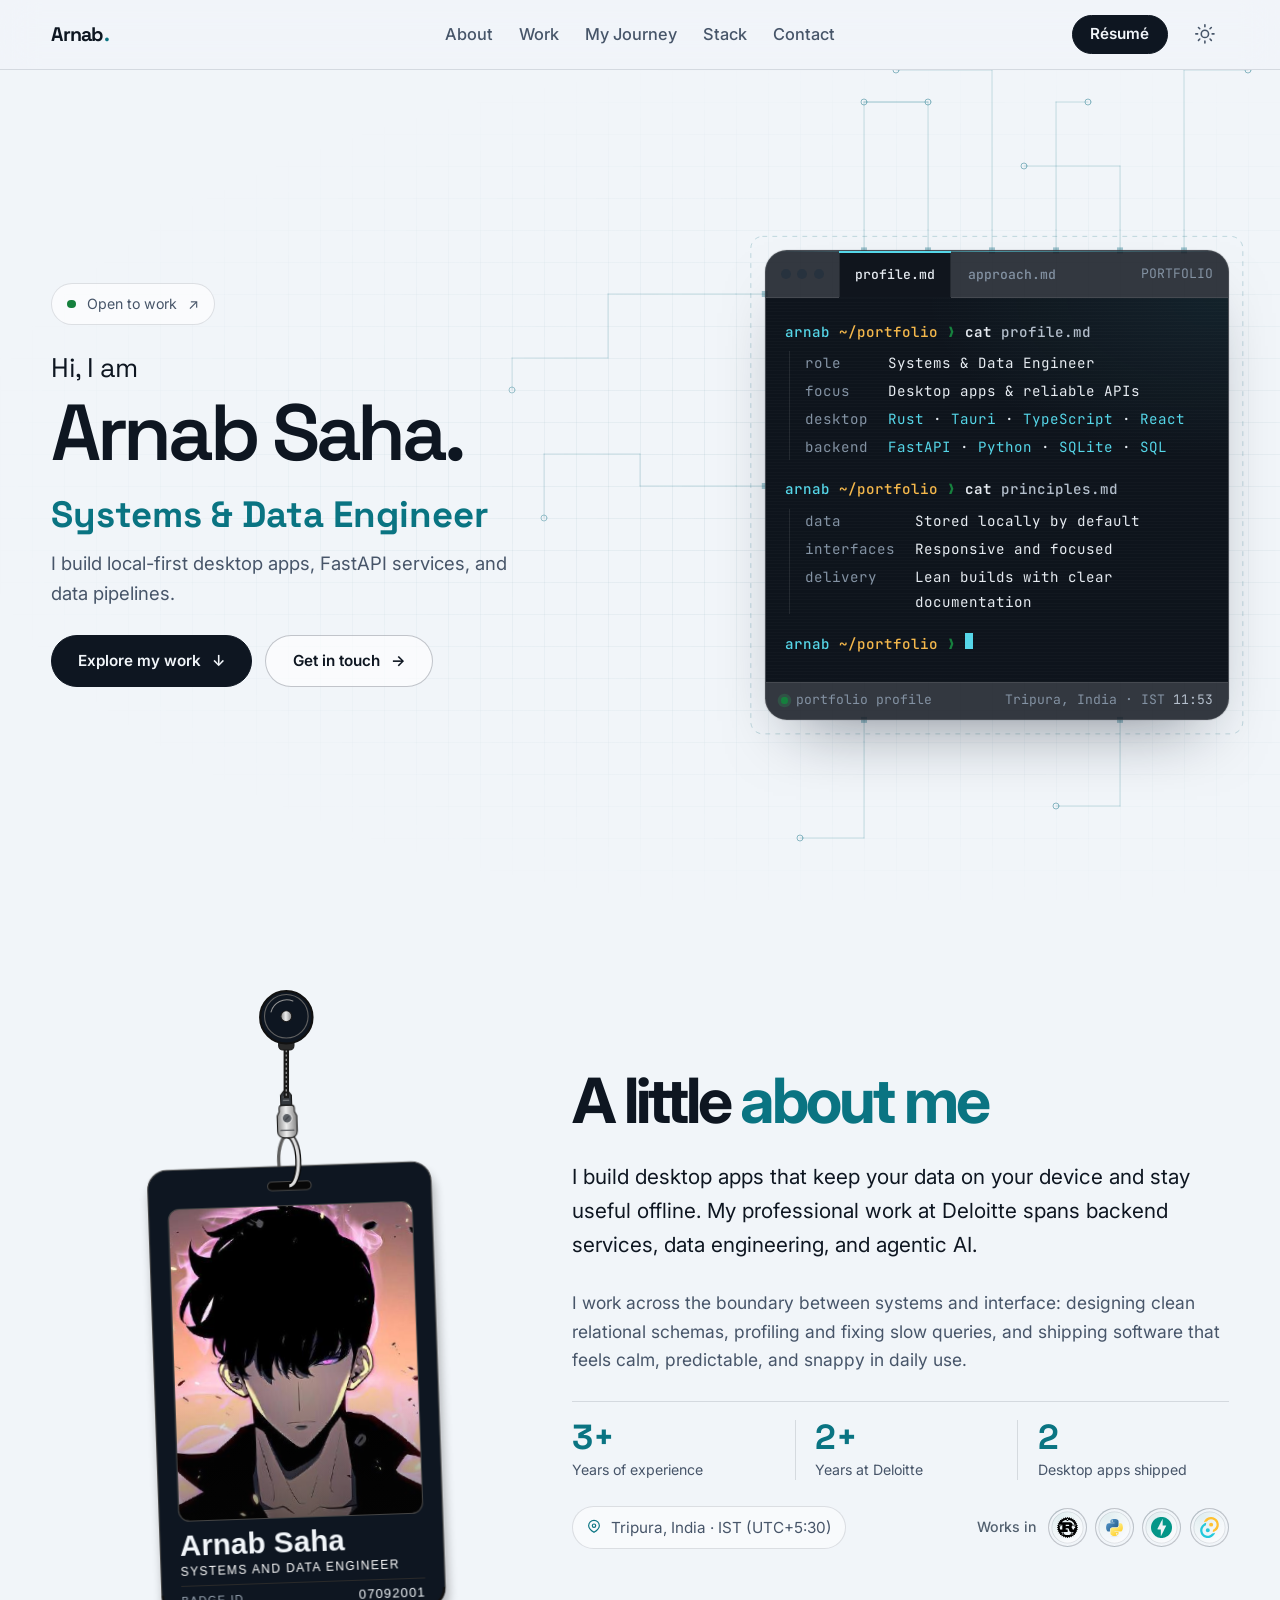
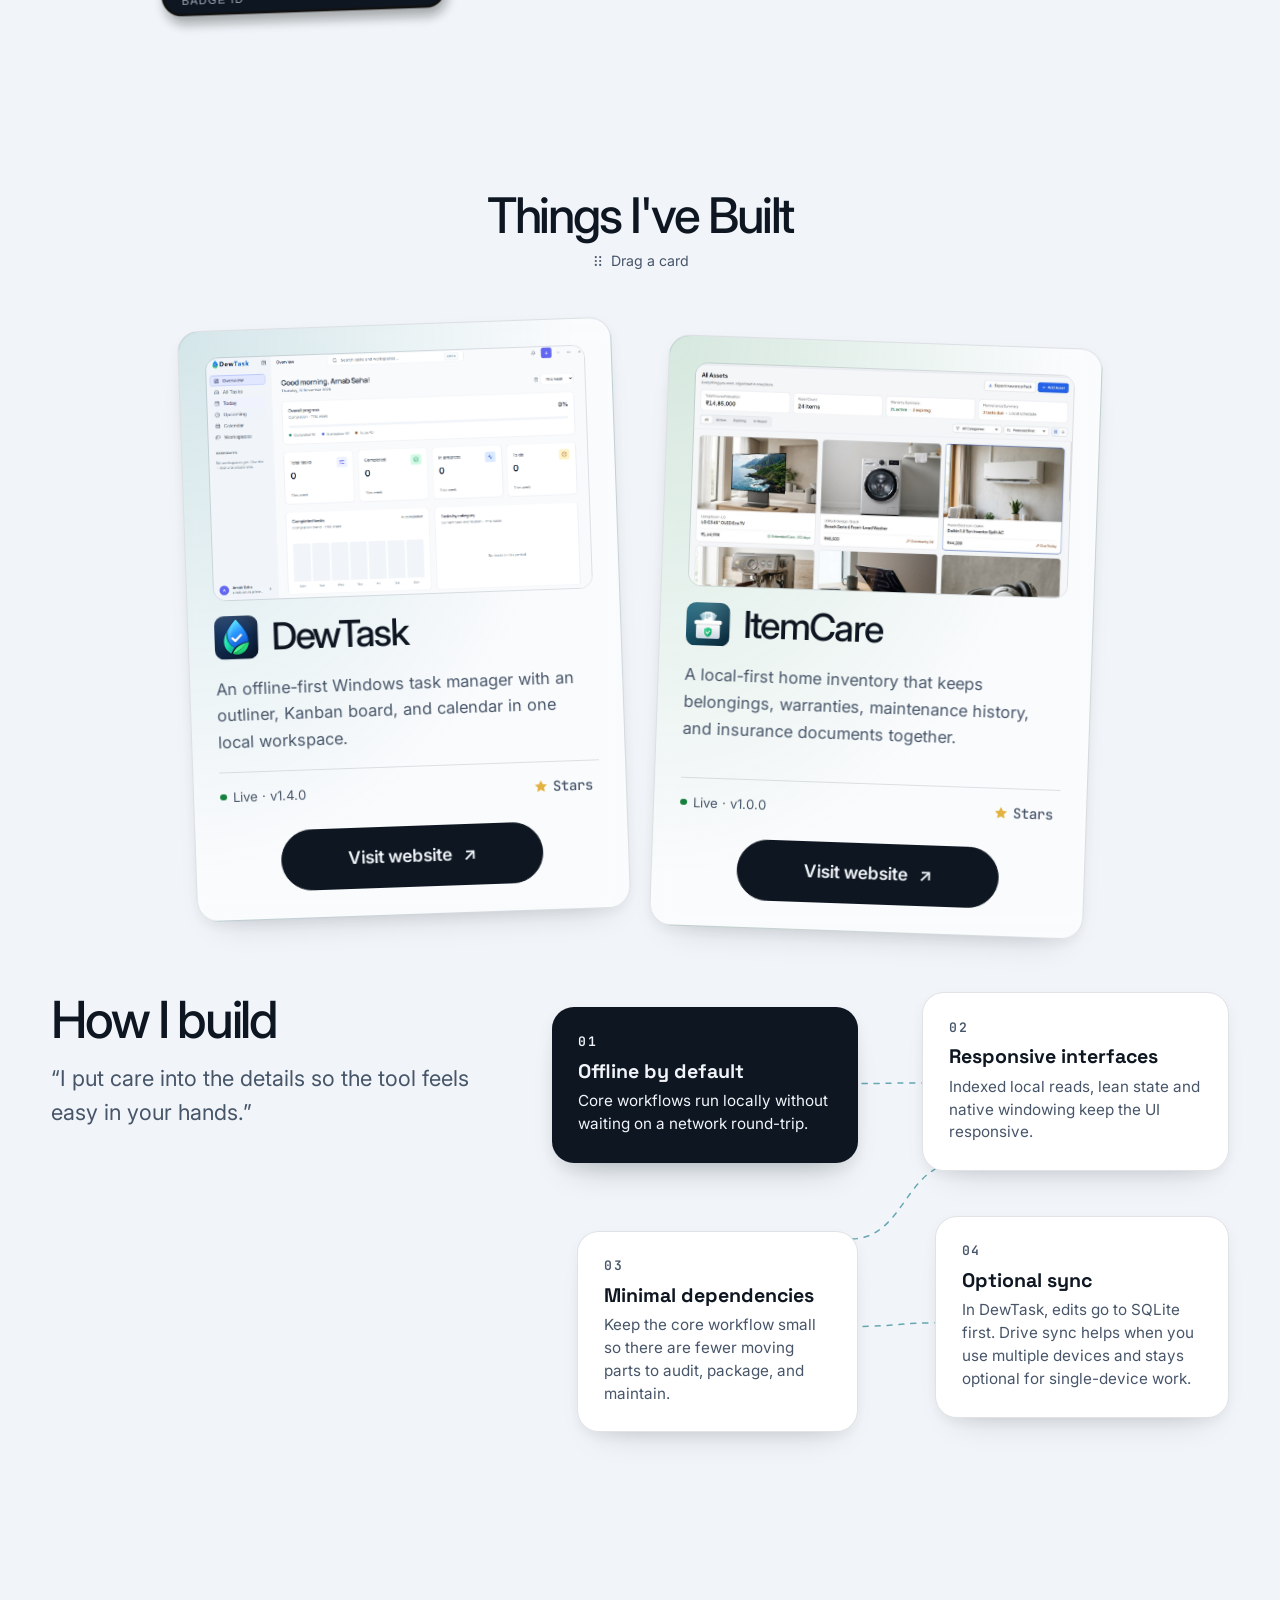
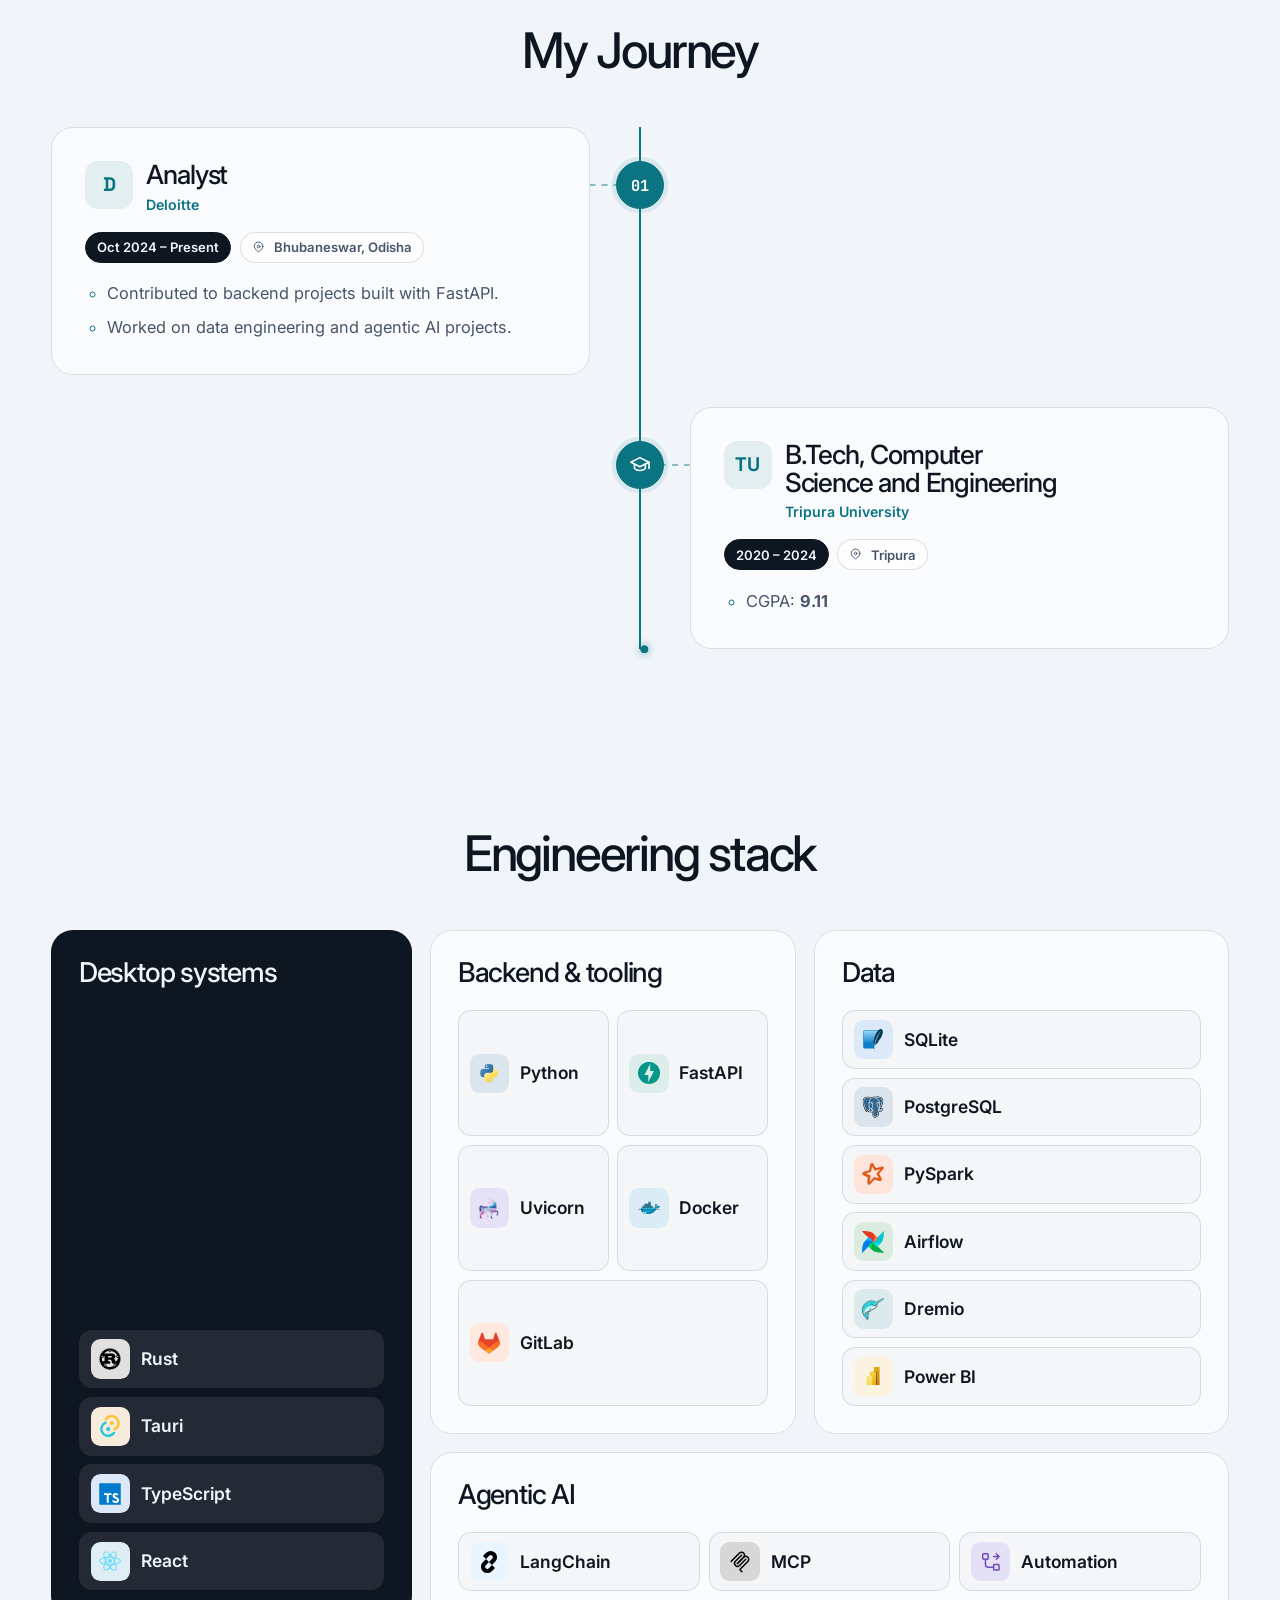
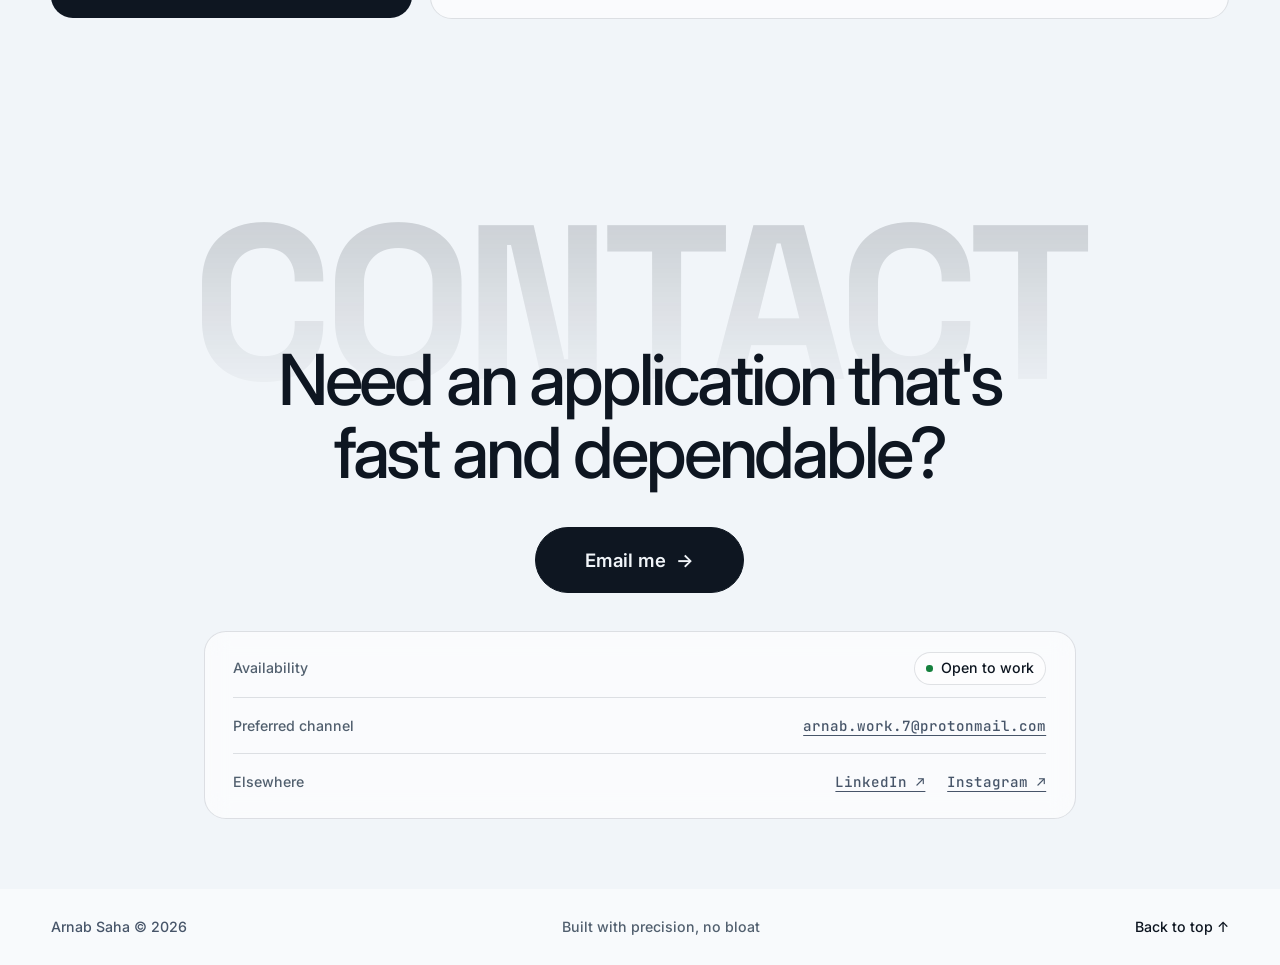
==== commit 8ca733f4: "updates" ====
--- a/index.html
+++ b/index.html
@@ -80,10 +80,10 @@
       <linearGradient id="leafBotGradDark" x1="10%" y1="90%" x2="95%" y2="25%">
         <stop offset="0%" stop-color="#14B866"/><stop offset="50%" stop-color="#1ED175"/><stop offset="100%" stop-color="#28E382"/>
       </linearGradient>
-      <filter id="appDropShadowDark" x="-25%" y="-25%" width="150%" height="150%">
+      <filter id="appDropShadowDark" x="-25%" y="-25%" width="150%" height="150%" color-interpolation-filters="sRGB">
         <feDropShadow dx="0" dy="4" stdDeviation="5" flood-color="#020813" flood-opacity="0.5"/>
       </filter>
-      <filter id="checkShadowDark" x="-20%" y="-20%" width="140%" height="140%">
+      <filter id="checkShadowDark" x="-20%" y="-20%" width="140%" height="140%" color-interpolation-filters="sRGB">
         <feDropShadow dx="0" dy="1.5" stdDeviation="1.6" flood-color="#021B4A" flood-opacity="0.5"/>
       </filter>
     </defs>
@@ -157,6 +157,8 @@
       <a href="#stack">Stack</a>
       <a href="#contact">Contact</a>
     </nav>
+    <div class="bar-end">
+    <a class="btn pri nav-resume" href="./assets/docs/resume.pdf" download>Résumé</a>
     <button id="themeBtn" class="ico theme-switch" type="button" aria-label="Switch theme">
       <svg width="20" height="20" viewBox="0 0 24 24" fill="none" stroke="currentColor" stroke-width="1.75" stroke-linecap="round" stroke-linejoin="round" aria-hidden="true">
         <g class="theme-sun">
@@ -166,15 +168,17 @@
         <path class="theme-moon" d="M20.9 13.35A9 9 0 1 1 10.65 3.1a7 7 0 0 0 10.25 10.25Z"/>
       </svg>
     </button>
+    </div>
   </div>
 </header>
 
 <main id="main">
   <section id="top" class="hero">
+    <canvas class="hero-bg" id="heroBg" aria-hidden="true"></canvas>
     <div class="wrap grid">
       <div class="c7">
         <a class="hero-note" href="#contact"><span class="dot" aria-hidden="true"></span><span>Open to work</span><span aria-hidden="true">↗</span></a>
-        <h1>Hi, I am <span class="nw">Arnab Saha.</span></h1>
+        <h1><span class="greet">Hi, I am</span> <span class="nw">Arnab Saha.</span></h1>
         <p class="hero-role">Systems &amp; Data Engineer</p>
         <p class="hero-description">I build local-first desktop apps, FastAPI services, and data pipelines.</p>
         <div class="row">
@@ -186,7 +190,6 @@
             <span>Get in touch</span>
             <span class="arr" aria-hidden="true">→</span>
           </a>
-          <a class="btn gh" href="./assets/docs/resume.pdf" download>Résumé (PDF)</a>
         </div>
       </div>
 
@@ -280,8 +283,11 @@
                 </defs>
                 <use href="./assets/id-mockup.svg#badge"/>
                 <g clip-path="url(#about-avatar-clip)">
-                  <image href="./assets/about-portrait.jpg" x="12" y="210" width="224" height="286.3" preserveAspectRatio="xMidYMid slice"/>
-                  <image href="https://avatars.githubusercontent.com/u/88814961?s=460" x="12" y="210" width="224" height="286.3" preserveAspectRatio="xMidYMid slice" decoding="async" fetchpriority="low"/>
+                  <foreignObject x="12" y="210" width="224" height="286.3">
+                    <div xmlns="http://www.w3.org/1999/xhtml" style="width: 100%; height: 100%;">
+                      <img src="./assets/about-portrait.jpg" alt="Portrait of Arnab Saha" style="width: 100%; height: 100%; object-fit: cover; display: block;" onerror="this.onerror=null;this.src='https://avatars.githubusercontent.com/u/88814961?s=460';" decoding="async" fetchpriority="low">
+                    </div>
+                  </foreignObject>
                 </g>
                 <use href="./assets/id-mockup.svg#badge-front-details"/>
               </svg>
@@ -355,7 +361,7 @@
           <p class="pc-description">An offline-first Windows task manager with an outliner, Kanban board, and calendar in one local workspace.</p>
           <footer class="pc-actions">
             <div class="pc-meta">
-              <span class="pc-status"><span class="dot" aria-hidden="true"></span><span id="dewTag">Live</span></span>
+              <span class="pc-status"><span class="dot" aria-hidden="true"></span><span id="dewTag" data-fallback-tag="v1.4.0">Live</span></span>
               <a class="pc-stars" href="https://github.com/arnabsaha7/dewtask/stargazers" aria-label="DewTask stars on GitHub">
                 <svg viewBox="0 0 24 24" width="16" height="16" aria-hidden="true"><path d="m12 3 2.8 5.7 6.3.9-4.5 4.4 1.1 6.2-5.7-3-5.7 3 1.1-6.2-4.5-4.4 6.3-.9L12 3Z"/></svg>
                 <span>Stars</span>
@@ -374,7 +380,7 @@
           <p class="pc-description">A local-first home inventory that keeps belongings, warranties, maintenance history, and insurance documents together.</p>
           <footer class="pc-actions">
             <div class="pc-meta">
-              <span class="pc-status"><span class="dot" aria-hidden="true"></span><span id="itemcareTag">Live</span></span>
+              <span class="pc-status"><span class="dot" aria-hidden="true"></span><span id="itemcareTag" data-fallback-tag="v1.0.0">Live</span></span>
               <a class="pc-stars" href="https://github.com/arnabsaha7/ItemCare/stargazers" aria-label="ItemCare stars on GitHub">
                 <svg viewBox="0 0 24 24" width="16" height="16" aria-hidden="true"><path d="m12 3 2.8 5.7 6.3.9-4.5 4.4 1.1 6.2-5.7-3-5.7 3 1.1-6.2-4.5-4.4 6.3-.9L12 3Z"/></svg>
                 <span>Stars</span>
@@ -559,7 +565,6 @@
               <span>Email me</span>
               <span class="arr" aria-hidden="true">→</span>
             </a>
-            <a class="btn gh" href="./assets/docs/resume.pdf" download>Résumé (PDF)</a>
           </div>
         </div>
         <div class="c5 contact-box">
@@ -593,4 +598,4 @@
 </footer>
 
 </body>
-</html>
+</html>
--- a/styles.css
+++ b/styles.css
@@ -5,7 +5,7 @@
   --well: #111111;
   --line: #2A2A2A;
   --line-strong: #454545;
-  --glass-blur: none;
+  --glass-blur: blur(12px);
   --glass-edge: inset 0 1px 0 rgba(255, 255, 255, 0.05);
   --r: 1.25rem;
   --aurora: none;
@@ -117,12 +117,22 @@
 }
 
 .bar .wrap {
+  max-width: none;
   height: 100%;
   display: grid;
   grid-template-columns: minmax(0, 1fr) auto minmax(0, 1fr);
   align-items: center;
   gap: 1rem;
 }
+
+.bar-end {
+  justify-self: end;
+  display: flex;
+  align-items: center;
+  gap: 0.75rem;
+}
+
+.bar .nav-resume { min-height: 2.25rem; padding: 0 1rem; }
 
 .brand {
   justify-self: start;
@@ -286,7 +296,7 @@
 
 /* Hero */
 .hero {
-  --dg: rgba(255, 255, 255, 0.035);
+  --dg: rgba(85, 214, 232, 0.07);
   position: relative;
   overflow: hidden;
   min-height: calc(100vh - var(--bar-h));
@@ -300,30 +310,39 @@
   content: "";
   position: absolute;
   inset: 0;
-  background: radial-gradient(var(--dg) 1.35px, transparent 1.6px) 0 0 / 1.5rem 1.5rem;
-  -webkit-mask-image: linear-gradient(95deg, transparent 40%, rgba(0, 0, 0, 0.45) 58%, #000 82%);
-  mask-image: linear-gradient(95deg, transparent 40%, rgba(0, 0, 0, 0.45) 58%, #000 82%);
+  background:
+    linear-gradient(var(--dg) 1px, transparent 1px) 0 0 / 32px 32px,
+    linear-gradient(90deg, var(--dg) 1px, transparent 1px) 0 0 / 32px 32px;
+  -webkit-mask-image: radial-gradient(ellipse at 70% 50%, #000, transparent 75%);
+  mask-image: radial-gradient(ellipse at 70% 50%, #000, transparent 75%);
   pointer-events: none;
   z-index: 0;
 }
 
 .hero > .wrap {
+  max-width: none;
   width: 100%;
   position: relative;
   z-index: 1;
-  grid-template-columns: minmax(0, 1fr);
-  justify-items: center;
-  gap: clamp(2rem, 5vh, 3.5rem);
-  align-items: center;
-  text-align: center;
+  grid-template-columns: minmax(0, 7fr) minmax(0, 5fr);
+  gap: clamp(2rem, 5vw, 4rem);
+  align-items: center;
+  text-align: left;
 }
 
 .hero .c7,
-.hero .c5 { grid-column: 1 / -1; }
-
-.hero .c7 { width: min(100%, 62rem); }
-
-.hero .c5 { width: min(100%, 54rem); }
+.hero .c5 { grid-column: auto; width: auto; }
+
+.hero-bg {
+  position: absolute;
+  inset: 0;
+  width: 100%;
+  height: 100%;
+  z-index: 0;
+  pointer-events: none;
+  -webkit-mask-image: linear-gradient(90deg, rgba(0, 0, 0, 0.3), #000 55%);
+  mask-image: linear-gradient(90deg, rgba(0, 0, 0, 0.3), #000 55%);
+}
 
 .hero-note {
   display: inline-flex;
@@ -347,12 +366,30 @@
 .hero-note .dot { width: 0.5rem; height: 0.5rem; }
 
 .hero h1 {
-  font-size: clamp(3.25rem, 7.4vw, 6.75rem);
-  line-height: 1;
-  letter-spacing: -0.045em;
-  margin: 0 0 1rem;
-  animation: rise 0.65s cubic-bezier(0.16, 1, 0.3, 1) both;
-}
+  font-family: var(--display);
+  font-weight: 600;
+  font-size: clamp(3.25rem, 6.2vw, 6rem);
+  line-height: 0.96;
+  letter-spacing: -0.055em;
+  margin: 0 0 1.25rem;
+}
+
+.greet {
+  display: block;
+  margin-bottom: 0.4em;
+  font-size: 0.34em;
+  font-weight: 400;
+  line-height: 1.2;
+  letter-spacing: -0.02em;
+}
+
+/* One page-load sequence: copy, then the terminal; the canvas draws its traces after. */
+.hero .c7 > * { animation: rise 0.7s cubic-bezier(0.16, 1, 0.3, 1) both; }
+.hero .c7 > :nth-child(2) { animation-delay: 0.09s; }
+.hero .c7 > :nth-child(3) { animation-delay: 0.18s; }
+.hero .c7 > :nth-child(4) { animation-delay: 0.27s; }
+.hero .c7 > :nth-child(5) { animation-delay: 0.36s; }
+.hero .engineering-notes { animation: rise 0.8s cubic-bezier(0.16, 1, 0.3, 1) 0.3s both; }
 
 .hero-role {
   color: var(--accent);
@@ -361,7 +398,7 @@
 
 .hero-description {
   max-inline-size: 38ch;
-  margin: 0.625rem auto 1.5rem;
+  margin: 0.625rem 0 1.5rem;
   color: var(--text-2);
   font-size: 1.0625rem;
   text-wrap: pretty;
@@ -383,7 +420,6 @@
   display: flex;
   flex-wrap: wrap;
   align-items: center;
-  justify-content: center;
   gap: 0.75rem;
 }
 
@@ -1309,7 +1345,8 @@
   --stack-tile: color-mix(in srgb, var(--text) 6%, transparent);
   display: flex;
   flex-direction: column;
-  gap: 1.125rem;
+  gap: 1.25rem;
+  container-type: inline-size;
   min-inline-size: 0;
   padding: clamp(1.125rem, 2.1vw, 1.875rem);
   border: 1px solid var(--line);
@@ -1318,7 +1355,7 @@
 }
 
 .stack-card h3 {
-  font-size: clamp(1.375rem, 1.1rem + 1vw, 2rem);
+  font-size: clamp(1.25rem, 1.05rem + 0.7vw, 1.625rem); /* one size for every card */
   line-height: 1.12;
   text-box: trim-start cap alphabetic;
 }
@@ -1338,18 +1375,14 @@
   .stack-card--desktop { color: contrast-color(var(--text)); }
 }
 
-.stack-card--desktop h3 {
-  font-size: clamp(1.875rem, 1.35rem + 1.6vw, 2.875rem);
-}
-
 .stack-tools {
   display: grid;
   gap: 0.5rem;
+  grid-auto-rows: 1fr;
+  flex: 1;
   list-style: none;
   padding: 0;
 }
-
-.stack-card--desktop .stack-tools { margin-block-start: auto; }
 
 .stack-tools li {
   --stack-brand: #0A7482;
@@ -1361,11 +1394,14 @@
   border: 1px solid var(--stack-tile-border, transparent);
   border-radius: 0.75rem;
   background: var(--stack-tile);
-  font-size: 0.9375rem;
+  font-size: 1rem;
   font-weight: 600;
   line-height: 1.25;
   overflow-wrap: anywhere;
 }
+
+/* An odd last tile spans the row so the card ends flush (backend: 5 tiles, 2 columns). */
+.stack-card--backend .stack-tools li:last-child:nth-child(odd) { grid-column: 1 / -1; }
 
 .stack-tools [data-tool="rust"] { --stack-brand: #5D5650; }
 .stack-tools [data-tool="tauri"] { --stack-brand: #C98A0A; }
@@ -1408,12 +1444,15 @@
   stroke-linejoin: round;
 }
 
-.stack-card--data { container-type: inline-size; }
-
-@container (min-width: 20rem) {
-  .stack-card--data .stack-tools {
-    grid-template-columns: repeat(2, minmax(0, 1fr));
-  }
+@container (min-width: 21rem) { /* narrower and "PostgreSQL" wraps */
+  .stack-tools { grid-template-columns: repeat(2, minmax(0, 1fr)); }
+}
+
+.stack-card--desktop .stack-tools {
+  grid-template-columns: minmax(0, 1fr);
+  grid-auto-rows: auto;
+  flex: none;
+  margin-block-start: auto;
 }
 
 .stack-card--ai .stack-tools {
@@ -1426,7 +1465,7 @@
 
 @media (min-width: 72rem) {
   .stack {
-    grid-template-columns: minmax(0, 1.1fr) minmax(19.5rem, 0.85fr) minmax(23.5rem, 1.15fr);
+    grid-template-columns: minmax(0, 1fr) minmax(21rem, 0.95fr) minmax(23.5rem, 1.15fr);
     grid-template-areas:
       "desktop backend data"
       "desktop ai      ai";
@@ -1712,6 +1751,9 @@
 @media (prefers-reduced-motion: no-preference) {
   .about-hanger { transition: rotate 0.9s cubic-bezier(0.22, 1.55, 0.44, 1); }
 
+  /* Must not depend on hover/pointer media: a transition here lags every drag frame. */
+  .about-dragging .about-hanger { transition: none; will-change: translate, rotate; }
+
   .about-card { transition: rotate 0.7s cubic-bezier(0.25, 0.72, 0.22, 1); }
 
   .about-entered .about-badge:not([data-flipped]) .about-hanger {
@@ -1798,6 +1840,7 @@
   white-space: nowrap;
   color: var(--text);
   opacity: 0.16;
+  -webkit-mask-image: linear-gradient(currentColor, color-mix(in oklab, currentColor 12.5%, transparent));
   mask-image: linear-gradient(currentColor, color-mix(in oklab, currentColor 12.5%, transparent));
   pointer-events: none;
   user-select: none;
@@ -1829,6 +1872,8 @@
 @media (min-width: 768px) {
   .contact h3 span { display: block; }
 }
+
+.contact .row { justify-content: center; } /* .row is left-aligned for the hero */
 
 #mailBtn {
   min-block-size: 3.75rem;
@@ -1963,6 +2008,7 @@
   --well: rgba(255, 255, 255, 0.5);
   --line: rgba(15, 23, 42, 0.12);
   --line-strong: rgba(15, 23, 42, 0.24);
+  --glass-blur: blur(12px);
   --glass-edge: inset 0 1px 0 rgba(255, 255, 255, 0.9), 0 0.625rem 2rem -0.75rem rgba(15, 23, 42, 0.18);
   --aurora: none;
   --text: #0E1621;
@@ -1978,7 +2024,7 @@
 }
 
 html[data-theme=light] .bar { background: rgba(241, 245, 249, 0.82); }
-html[data-theme=light] .hero { --dg: rgba(18, 20, 23, 0.035); }
+html[data-theme=light] .hero { --dg: rgba(15, 90, 110, 0.08); }
 
 /* Responsive layouts */
 @media (min-width: 740px) {
@@ -2055,6 +2101,8 @@
 
   .c7, .c5 { grid-column: auto; }
 
+  .hero > .wrap { grid-template-columns: minmax(0, 1fr); }
+
   .hero {
     padding: 3.5rem 0;
     min-height: auto;
@@ -2121,4 +2169,4 @@
     opacity: 1;
     transform: none;
   }
-}
+}
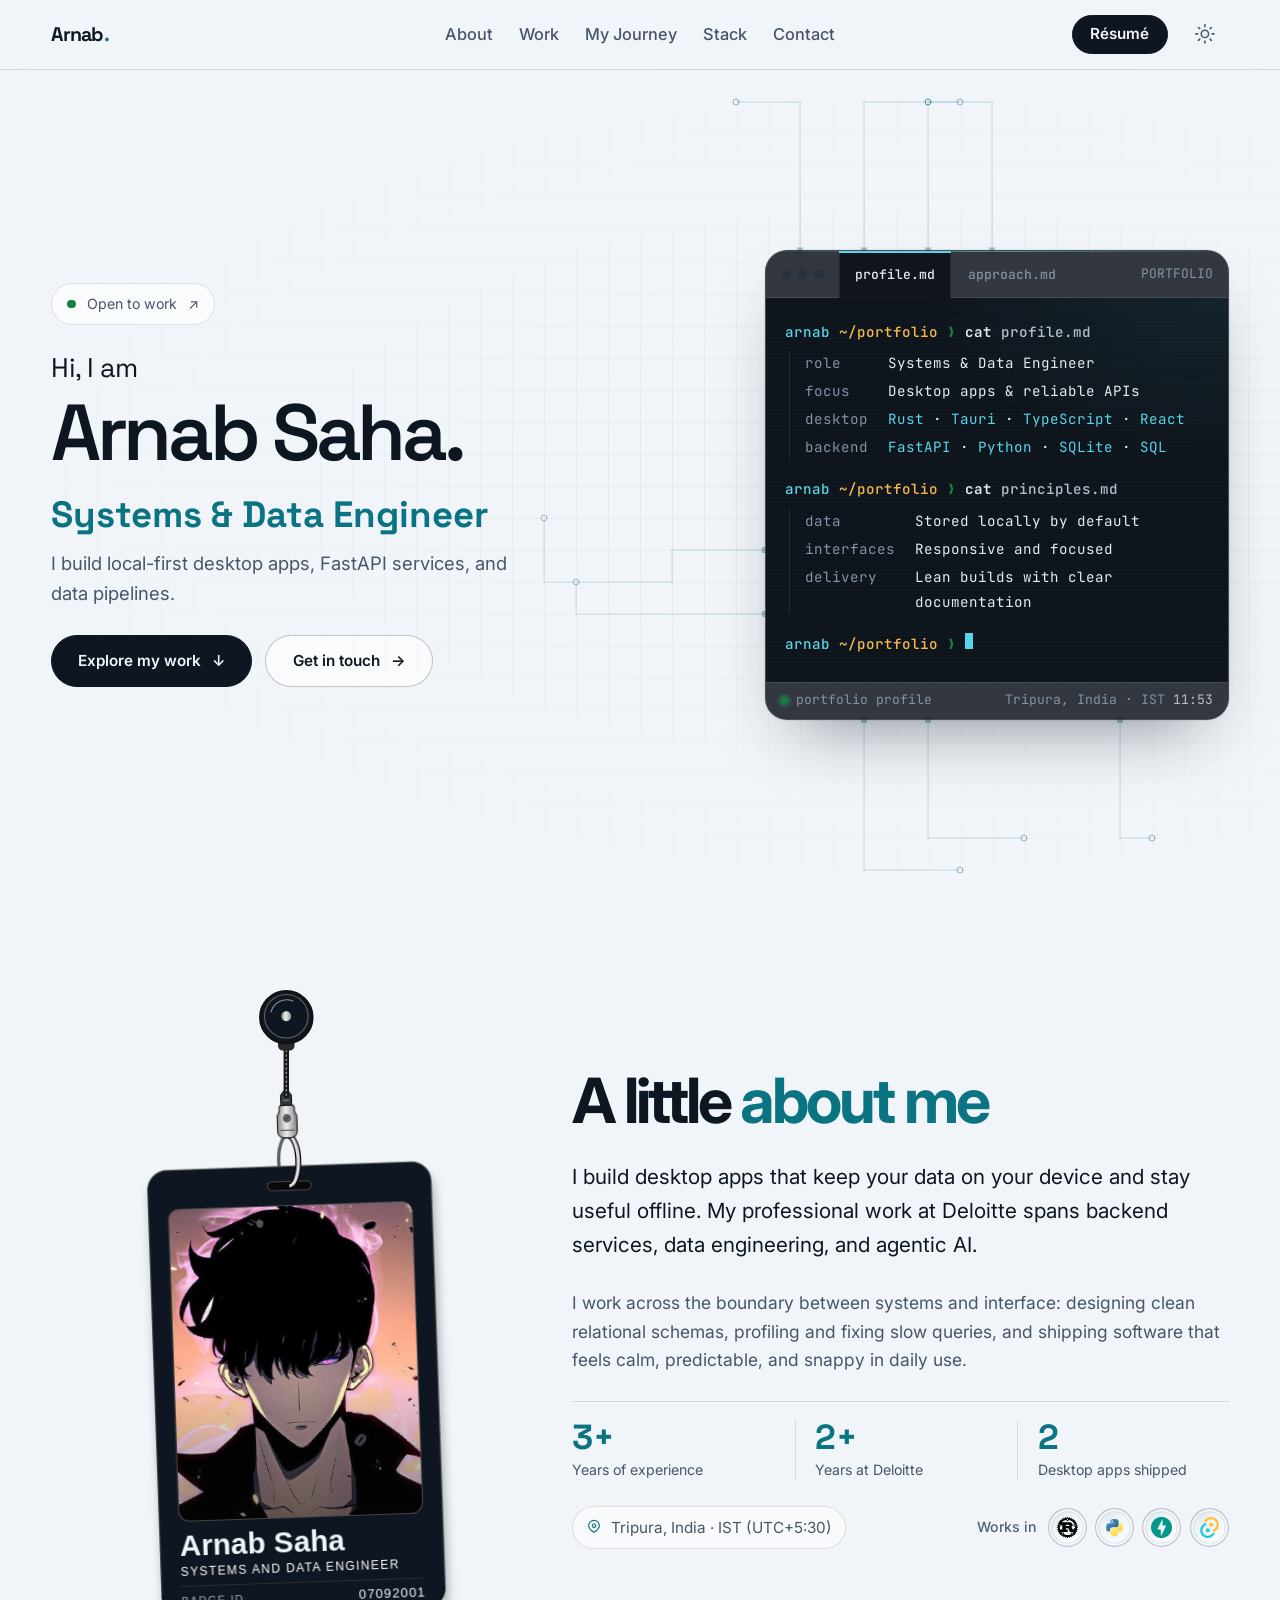
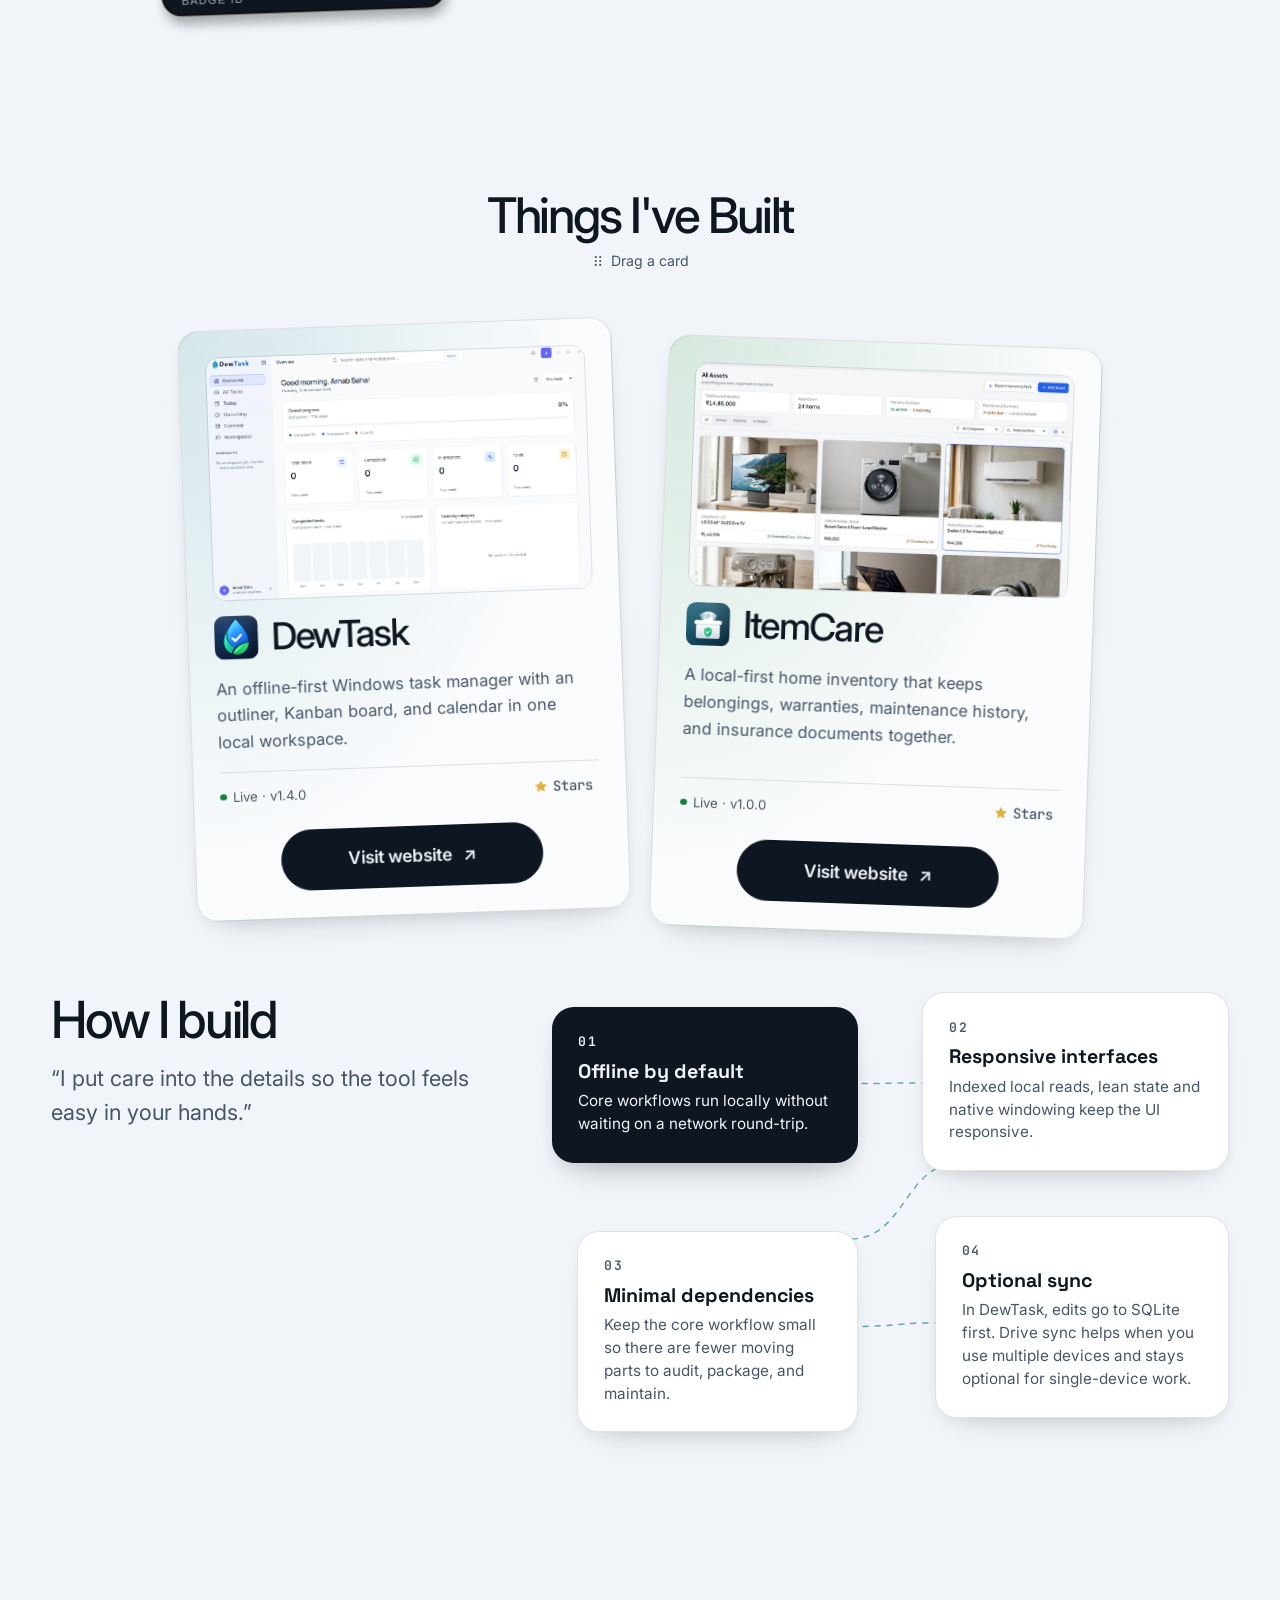
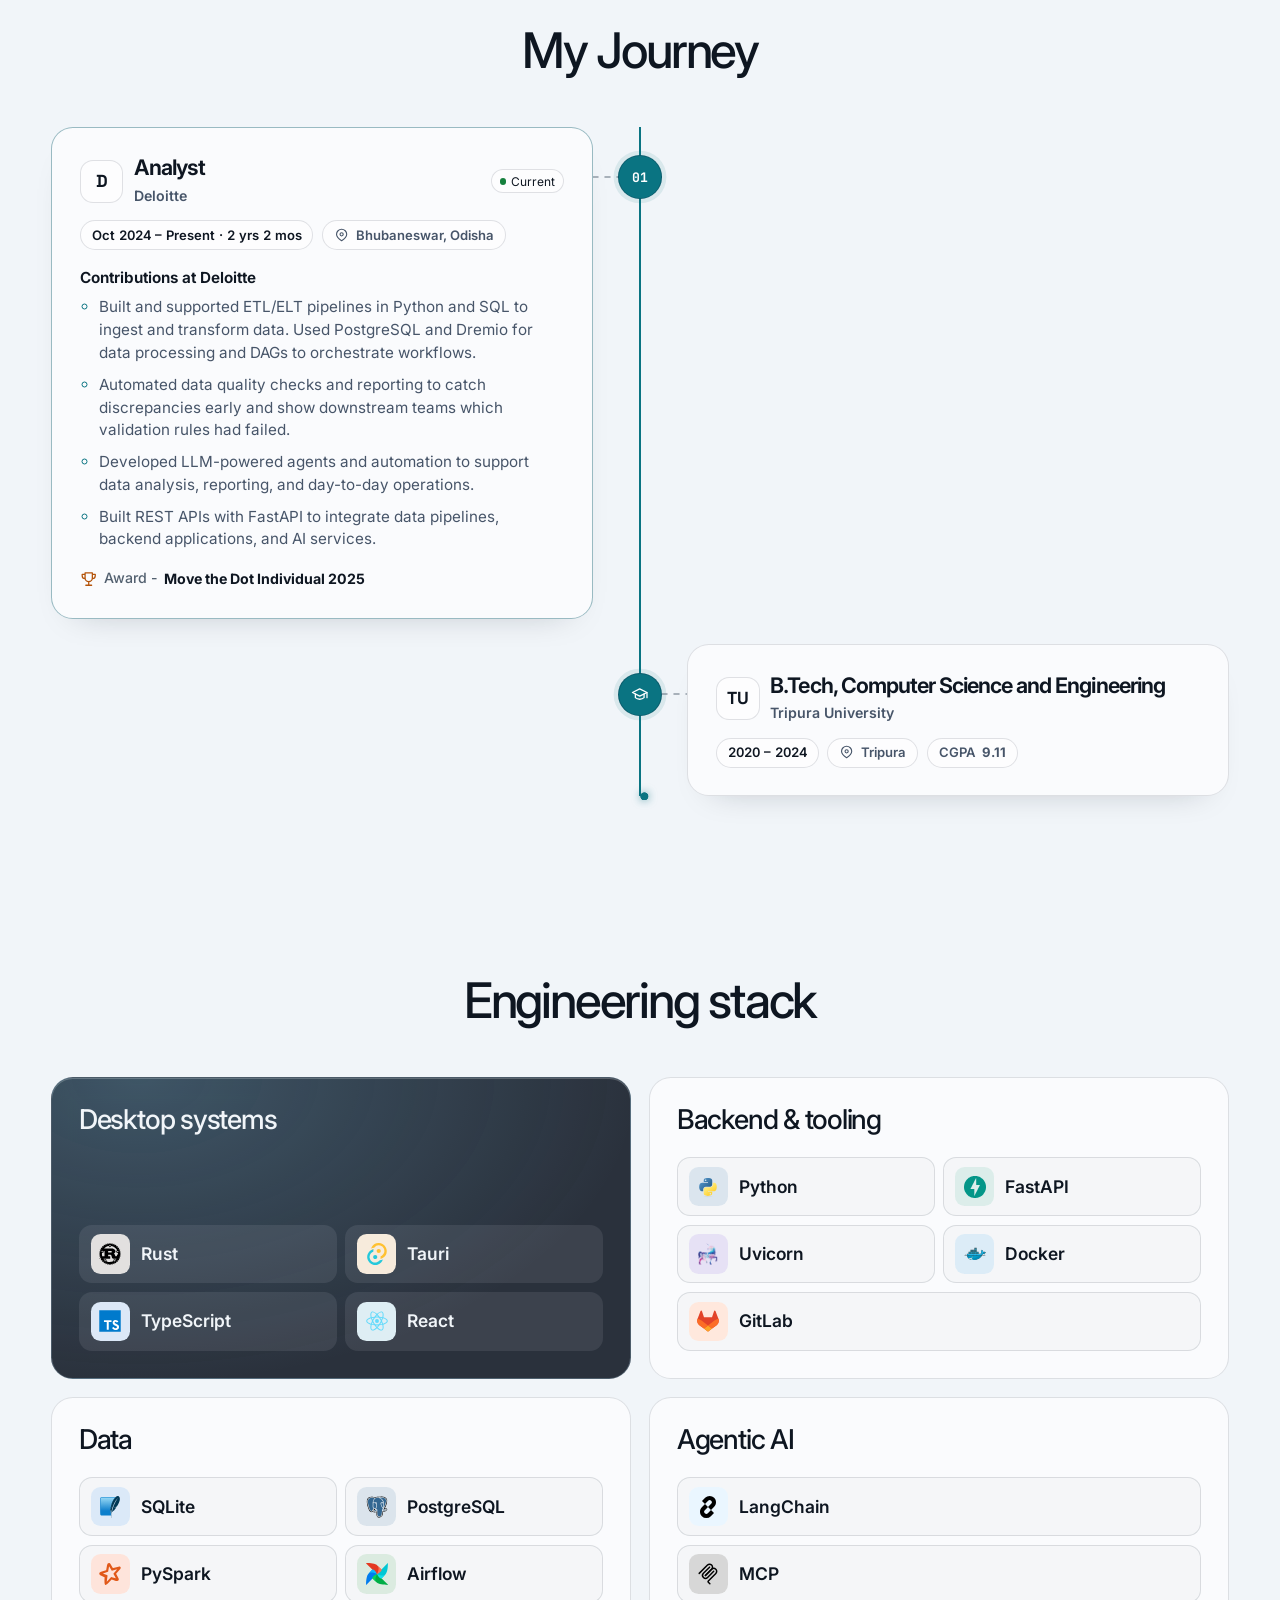
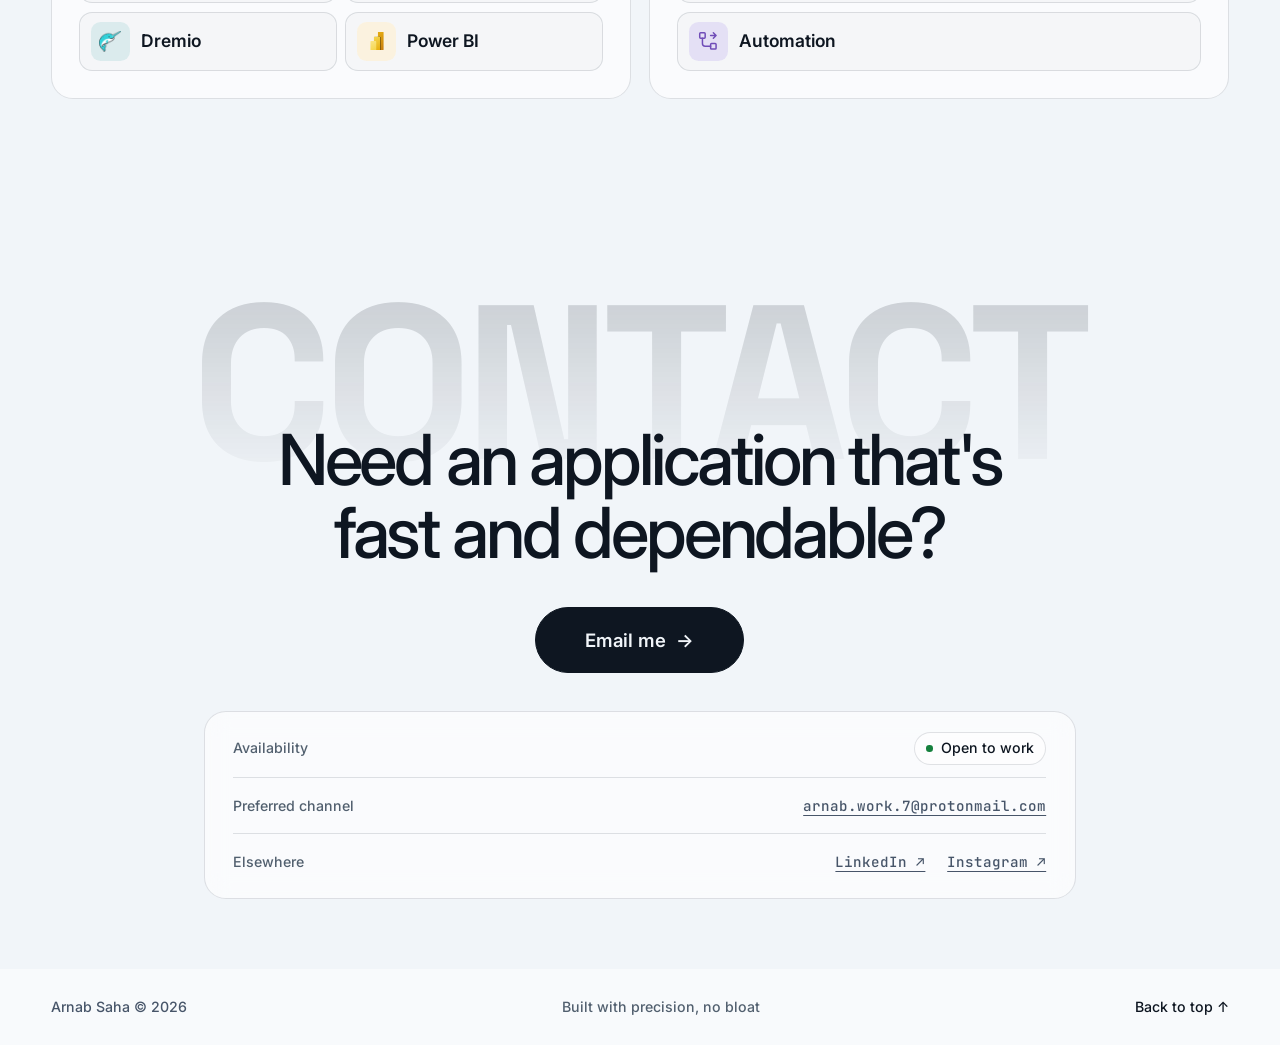
==== commit 41514b61: "publish" ====
--- a/index.html
+++ b/index.html
@@ -3,7 +3,7 @@
 <head>
   <meta charset="UTF-8">
   <meta name="viewport" content="width=device-width, initial-scale=1, viewport-fit=cover">
-  <title>Arnab Saha, Systems &amp; Data Engineer (Rust, Tauri, FastAPI)</title>
+  <title>Arnab Saha - Portfolio</title>
   <meta name="description" content="Arnab Saha is a Systems &amp; Data Engineer building local-first desktop apps, FastAPI services, and data pipelines.">
   <link rel="canonical" href="https://arnabsaha7.github.io/">
   <meta name="color-scheme" content="dark light">
@@ -12,7 +12,7 @@
   <meta property="og:type" content="website">
   <meta property="og:site_name" content="Arnab Saha">
   <meta property="og:url" content="https://arnabsaha7.github.io/">
-  <meta property="og:title" content="Arnab Saha, Systems &amp; Data Engineer (Rust, Tauri, FastAPI)">
+  <meta property="og:title" content="Arnab Saha - Portfolio">
   <meta property="og:description" content="Systems &amp; Data Engineer building FastAPI services and desktop apps that store data locally and work offline.">
   <meta property="og:image" content="https://arnabsaha7.github.io/assets/portfolio-card.png">
   <meta property="og:image:type" content="image/png">
@@ -21,7 +21,7 @@
   <meta property="og:image:alt" content="Arnab Saha, Systems &amp; Data Engineer">
 
   <meta name="twitter:card" content="summary_large_image">
-  <meta name="twitter:title" content="Arnab Saha, Systems &amp; Data Engineer (Rust, Tauri, FastAPI)">
+  <meta name="twitter:title" content="Arnab Saha - Portfolio">
   <meta name="twitter:description" content="Systems &amp; Data Engineer building FastAPI services and desktop apps that store data locally and work offline.">
   <meta name="twitter:image" content="https://arnabsaha7.github.io/assets/portfolio-card.png">
   <meta name="twitter:image:alt" content="Arnab Saha, Systems &amp; Data Engineer">
@@ -450,26 +450,35 @@
             <path d="M0 8H32" vector-effect="non-scaling-stroke"/>
           </svg>
           <article class="experience-card">
-            <header class="experience-header">
-              <div class="experience-role">
-                <span class="experience-mark" aria-hidden="true">D</span>
-                <div>
-                  <h3>Analyst</h3>
-                  <p class="experience-company">Deloitte</p>
-                </div>
-              </div>
-              <div class="experience-meta">
-                <p class="pill experience-tenure"><span><time datetime="2024-10">Oct 2024</time> – Present</span></p>
-                <p class="pill experience-location">
-                  <svg viewBox="0 0 24 24" aria-hidden="true"><path d="M20 10c0 5-8 10-8 10S4 15 4 10a8 8 0 1 1 16 0Z"/><circle cx="12" cy="10" r="2.5"/></svg>
-                  Bhubaneswar, Odisha
-                </p>
-              </div>
+            <header class="experience-role-header">
+              <span class="experience-mark" aria-hidden="true">D</span>
+              <div>
+                <h3>Analyst</h3>
+                <p class="experience-company">Deloitte</p>
+              </div>
+              <p class="pill experience-current"><span class="dot" aria-hidden="true"></span>Current</p>
             </header>
-            <ul>
-              <li>Contributed to backend projects built with FastAPI.</li>
-              <li>Worked on data engineering and agentic AI projects.</li>
-            </ul>
+            <div class="experience-meta">
+              <p class="pill experience-tenure"><span><time datetime="2024-10">Oct 2024</time> – <span class="experience-end">Present</span><span class="experience-duration"></span></span></p>
+              <p class="pill experience-location">
+                <svg viewBox="0 0 24 24" aria-hidden="true"><path d="M20 10c0 5-8 10-8 10S4 15 4 10a8 8 0 1 1 16 0Z"/><circle cx="12" cy="10" r="2.5"/></svg>
+                Bhubaneswar, Odisha
+              </p>
+            </div>
+            <section class="experience-contributions" aria-labelledby="deloitte-contributions-title">
+              <h4 id="deloitte-contributions-title">Contributions at Deloitte</h4>
+              <ul class="experience-contribution-list">
+                <li>Built and supported ETL/ELT pipelines in Python and SQL to ingest and transform data. Used PostgreSQL and Dremio for data processing and DAGs to orchestrate workflows.</li>
+                <li>Automated data quality checks and reporting to catch discrepancies early and show downstream teams which validation rules had failed.</li>
+                <li>Developed LLM-powered agents and automation to support data analysis, reporting, and day-to-day operations.</li>
+                <li>Built REST APIs with FastAPI to integrate data pipelines, backend applications, and AI services.</li>
+              </ul>
+            </section>
+            <p class="experience-award">
+              <svg viewBox="0 0 24 24" aria-hidden="true"><path d="M8 21h8m-4-5v5M7 4h10v7a5 5 0 0 1-10 0V4Zm0 2H3v2a4 4 0 0 0 4 4m10-6h4v2a4 4 0 0 1-4 4"/></svg>
+              <span class="lbl">Award -</span>
+              <strong>Move the Dot Individual 2025</strong>
+            </p>
           </article>
         </li>
         <li>
@@ -480,25 +489,21 @@
             <path d="M0 8H32" vector-effect="non-scaling-stroke"/>
           </svg>
           <article class="experience-card">
-            <header class="experience-header">
-              <div class="experience-role">
-                <span class="experience-mark" aria-hidden="true">TU</span>
-                <div>
-                  <h3>B.Tech, Computer Science and Engineering</h3>
-                  <p class="experience-company">Tripura University</p>
-                </div>
-              </div>
-              <div class="experience-meta">
-                <p class="pill experience-tenure"><span><time datetime="2020">2020</time> – <time datetime="2024">2024</time></span></p>
-                <p class="pill experience-location">
-                  <svg viewBox="0 0 24 24" aria-hidden="true"><path d="M20 10c0 5-8 10-8 10S4 15 4 10a8 8 0 1 1 16 0Z"/><circle cx="12" cy="10" r="2.5"/></svg>
-                  Tripura
-                </p>
+            <header class="experience-role-header">
+              <span class="experience-mark" aria-hidden="true">TU</span>
+              <div>
+                <h3>B.Tech, Computer Science and Engineering</h3>
+                <p class="experience-company">Tripura University</p>
               </div>
             </header>
-            <ul>
-              <li>CGPA: <strong>9.11</strong></li>
-            </ul>
+            <div class="experience-meta">
+              <p class="pill experience-tenure"><span><time datetime="2020">2020</time> – <time datetime="2024">2024</time></span></p>
+              <p class="pill experience-location">
+                <svg viewBox="0 0 24 24" aria-hidden="true"><path d="M20 10c0 5-8 10-8 10S4 15 4 10a8 8 0 1 1 16 0Z"/><circle cx="12" cy="10" r="2.5"/></svg>
+                Tripura
+              </p>
+              <p class="pill">CGPA <strong>9.11</strong></p>
+            </div>
           </article>
         </li>
       </ol>
@@ -598,4 +603,4 @@
 </footer>
 
 </body>
-</html>+</html>
--- a/styles.css
+++ b/styles.css
@@ -951,39 +951,191 @@
 .experience-wrap { max-inline-size: calc(68rem + 2 * var(--gutter)); }
 
 .experience-timeline {
-  --experience-padding: clamp(1.125rem, 2.6vw, 2rem);
-  --experience-mark-size: 2.75rem;
+  --experience-padding: clamp(0.875rem, 2.15vw, 1.625rem);
+  --experience-mark-size: 2.5rem;
+  --experience-node-size: 1.875rem;
+  --experience-connector-gap: clamp(0.5rem, 2vw, 1.5rem);
+  --experience-rail-inline: calc(var(--experience-node-size) / 2);
   position: relative;
   isolation: isolate;
   display: grid;
-  gap: clamp(1.25rem, 2.5vw, 2rem);
-  background: repeating-linear-gradient(to bottom, color-mix(in srgb, var(--accent) 60%, transparent) 0 5px, transparent 5px 12px)
-    center / 1px 100% no-repeat;
+  gap: clamp(1.125rem, 2vw, 1.75rem);
+  background: repeating-linear-gradient(var(--line-strong) 0 6px, transparent 6px 12px)
+    calc(var(--experience-rail-inline) - 0.5px) center / 1px 100% no-repeat;
   list-style: none;
 }
 
 .experience-timeline > li {
-  display: grid;
-  justify-items: center;
-  gap: 0.75rem;
+  position: relative;
+  display: grid;
+  grid-template-columns: auto minmax(0, 1fr);
+  align-items: start;
+  column-gap: var(--experience-connector-gap);
 }
 
 .experience-node {
+  grid-area: 1 / 1;
   display: grid;
   place-items: center;
+  inline-size: var(--experience-node-size);
+  block-size: var(--experience-node-size);
+  margin-block-start: calc(1px + var(--experience-padding) + (var(--experience-mark-size) - var(--experience-node-size)) / 2);
+  border: 1px solid var(--line-strong);
+  border-radius: 50%;
+  background: var(--bg);
+  color: var(--text-2);
+  font: 700 0.75rem/1 var(--mono);
+}
+
+.experience-connector {
+  position: absolute;
+  inset-block-start: calc(1px + var(--experience-padding) + var(--experience-mark-size) / 2);
+  inset-inline-start: var(--experience-node-size);
+  inline-size: var(--experience-connector-gap);
+  block-size: 1rem;
+  translate: 0 -50%;
+  color: var(--text-3);
+  pointer-events: none;
+}
+
+.experience-card {
+  grid-area: 1 / 2;
+  min-inline-size: 0;
+  padding: var(--experience-padding);
+  background: linear-gradient(var(--surface), var(--surface)), var(--bg);
+  box-shadow: 0 1rem 2rem -1.5rem color-mix(in oklab, var(--text) 28%, transparent);
+}
+
+.experience-card:has(.experience-current:not([hidden])) {
+  border-color: color-mix(in oklab, var(--accent) 34%, var(--line));
+}
+
+@media (min-width: 72rem) {
+  .experience-timeline {
+    --experience-node-size: 2.5rem;
+    --experience-rail-inline: 50%;
+  }
+
+  .experience-timeline > li {
+    grid-template-columns: minmax(0, 1fr) auto minmax(0, 1fr);
+  }
+
+  .experience-node { grid-area: 1 / 2; }
+  .experience-card { grid-area: 1 / 1; }
+  .experience-timeline > li:nth-child(even) .experience-card { grid-column: 3; }
+
+  .experience-connector {
+    inset-inline: auto calc(50% + var(--experience-node-size) / 2);
+  }
+
+  .experience-timeline > li:nth-child(even) .experience-connector {
+    inset-inline: calc(50% + var(--experience-node-size) / 2) auto;
+  }
+}
+
+@media (hover: hover) and (pointer: fine) {
+  .experience-card:hover { border-color: var(--text-3); }
+}
+
+.experience-role-header,
+.experience-meta {
+  display: flex;
+  align-items: center;
+  gap: 0.5rem;
+}
+
+.experience-role-header { gap: 0.625rem; }
+
+.experience-mark {
+  display: grid;
+  place-items: center;
+  flex: none;
   inline-size: var(--experience-mark-size);
   block-size: var(--experience-mark-size);
-  border: 1px solid var(--accent);
-  border-radius: 50%;
-  background: var(--bg);
-  color: var(--accent);
-  font: 700 0.875rem/1 var(--mono);
-}
+  border: 1px solid var(--line);
+  border-radius: 0.75rem;
+  background: var(--well);
+  color: var(--text);
+  font: 700 1rem/1 var(--display);
+}
+
+.experience-role-header h3 {
+  font-size: clamp(1rem, 0.9rem + 0.45vw, 1.25rem);
+  font-weight: 650;
+  line-height: 1.18;
+}
+
+.experience-company {
+  margin-block-start: 0.1875rem;
+  color: var(--text-2);
+  font-size: 0.8125rem;
+  font-weight: 600;
+}
+
+.experience-meta {
+  flex-wrap: wrap;
+  margin-block-start: 0.75rem;
+}
+
+.experience-meta .pill {
+  gap: 0.375rem;
+  min-block-size: 0;
+  padding: 0.3125rem 0.625rem;
+  color: var(--text-2);
+  font-size: 0.75rem;
+  font-weight: 600;
+  line-height: 1.3;
+  white-space: normal;
+}
+
+.experience-meta .experience-tenure { color: var(--text); font-variant-numeric: tabular-nums; }
+
+.experience-current {
+  flex: none;
+  gap: 0.3125rem;
+  margin-inline-start: auto;
+  padding: 0.1875rem 0.4375rem;
+  font-size: 0.6875rem;
+  line-height: 1.3;
+}
+
+.experience-contributions { margin-block-start: 1rem; }
+
+.experience-contributions h4 {
+  font-size: 0.875rem;
+  font-weight: 650;
+  line-height: 1.3;
+}
+
+.experience-contribution-list {
+  display: grid;
+  gap: 0.5rem;
+  margin-block-start: 0.5rem;
+  padding-inline-start: 1.125rem;
+  color: var(--text-2);
+  font-size: 0.875rem;
+  line-height: 1.5;
+}
+
+.experience-contribution-list li::marker { color: var(--accent); }
+
+.experience-award {
+  margin-block-start: 0.875rem;
+  display: flex;
+  align-items: center;
+  gap: 0.375rem;
+  color: var(--text-2);
+  font-size: 0.8125rem;
+}
+
+.experience-award strong { color: var(--text); }
+.experience-award svg { color: var(--warn); }
 
 .experience-node svg,
-.experience-location svg {
-  inline-size: 1em;
-  block-size: 1em;
+.experience-location svg,
+.experience-award svg {
+  inline-size: 1rem;
+  block-size: 1rem;
   flex: none;
   fill: none;
   stroke: currentColor;
@@ -992,117 +1144,7 @@
   stroke-linejoin: round;
 }
 
-.experience-node svg { font-size: 1.25rem; }
-
-.experience-card {
-  justify-self: stretch;
-  padding: var(--experience-padding);
-  background: linear-gradient(var(--surface), var(--surface)), var(--bg);
-}
-
-.experience-header {
-  display: grid;
-  gap: 0.875rem;
-}
-
-.experience-meta {
-  display: flex;
-  flex-wrap: wrap;
-  gap: 0.5rem;
-}
-
-.experience-connector { display: none; }
-
-@media (min-width: 64rem) {
-  .experience-timeline > li {
-    --experience-connector-gap: clamp(1rem, 2vw, 2rem);
-    position: relative;
-    grid-template-columns: minmax(0, 1fr) auto minmax(0, 1fr);
-    align-items: start;
-    column-gap: var(--experience-connector-gap);
-  }
-
-  .experience-connector {
-    position: absolute;
-    display: block;
-    inset-block-start: calc(1px + var(--experience-padding) + var(--experience-mark-size) / 2);
-    inset-inline-end: calc(50% + var(--experience-mark-size) / 2);
-    inline-size: var(--experience-connector-gap);
-    block-size: 1rem;
-    translate: 0 -50%;
-    pointer-events: none;
-    color: var(--accent);
-  }
-
-  .experience-timeline > li:nth-child(even) .experience-connector {
-    inset-inline: calc(50% + var(--experience-mark-size) / 2) auto;
-    scale: -1 1;
-  }
-
-  .experience-node {
-    grid-area: 1 / 2;
-    margin-block-start: calc(1px + var(--experience-padding));
-  }
-
-  .experience-card { grid-area: 1 / 1; }
-  .experience-timeline > li:nth-child(even) .experience-card { grid-column: 3; }
-}
-
-.experience-role {
-  display: flex;
-  align-items: flex-start;
-  gap: 0.75rem;
-}
-
-.experience-mark {
-  display: grid;
-  place-items: center;
-  flex: none;
-  inline-size: var(--experience-mark-size);
-  block-size: var(--experience-mark-size);
-  border-radius: 0.75rem;
-  background: var(--accent-dim);
-  color: var(--accent);
-  font: 700 1.125rem/1 var(--display);
-}
-
-.experience-role h3 { font-size: clamp(1.25rem, 1rem + 0.7vw, 1.75rem); }
-
-.experience-company {
-  margin-block-start: 0.25rem;
-  color: var(--accent);
-  font-size: 0.8125rem;
-  font-weight: 600;
-}
-
-.experience-meta .pill {
-  color: var(--text-2);
-  font-size: 0.75rem;
-  font-weight: 600;
-  line-height: 1.4;
-  white-space: normal;
-}
-
-.experience-meta .experience-tenure {
-  border-color: var(--text);
-  background: var(--text);
-  color: var(--bg);
-}
-
-.experience-card ul {
-  display: grid;
-  gap: 0.375rem;
-  margin-block-start: 1rem;
-  padding-inline-start: 1.25rem;
-  color: var(--text-2);
-  font-size: 0.9375rem;
-}
-
-.experience-card li::marker { color: var(--accent); }
-
-@media (hover: hover) and (pointer: fine) {
-  .experience-card:hover { border-color: var(--accent); }
-}
+.experience-location svg { inline-size: 0.875rem; block-size: 0.875rem; }
 
 @media (prefers-reduced-motion: no-preference) {
   .experience-timeline[data-experience-reveal] .experience-card {
@@ -1124,9 +1166,9 @@
     box-shadow: 0 0 0 0.25rem var(--accent-dim);
   }
 
-  @media (min-width: 64rem) {
-    .experience-timeline > li { --experience-enter-inline: 1.25rem; }
-    .experience-timeline > li:nth-child(even) { --experience-enter-inline: -1.25rem; }
+  @media (min-width: 72rem) {
+    .experience-timeline > li { --experience-enter-inline: 1rem; }
+    .experience-timeline > li:nth-child(even) { --experience-enter-inline: -1rem; }
   }
 
   @supports (animation-timeline: view()) {
@@ -1140,7 +1182,7 @@
       content: "";
       position: absolute;
       z-index: -1;
-      inset-inline-start: 50%;
+      inset-inline-start: var(--experience-rail-inline);
     }
 
     .experience-timeline::before {
@@ -1367,9 +1409,17 @@
 
 .stack-card--desktop {
   --stack-tile: color-mix(in srgb, currentColor 9%, transparent);
-  background: var(--text);
+  background-color: var(--text);
+  background-color: color-mix(in srgb, var(--text) 88%, transparent);
+  background-image: radial-gradient(ellipse at 15% 0%, rgb(114 178 210 / 0.28), transparent 72%);
+  border-color: rgb(137 164 183 / 0.36);
+  box-shadow: inset 0 1px 0 rgb(255 255 255 / 0.22);
+  -webkit-backdrop-filter: var(--glass-blur);
+  backdrop-filter: var(--glass-blur);
   color: var(--bg);
 }
+
+.stack-card--desktop .stack-tools { margin-block-start: auto; }
 
 @supports (color: contrast-color(black)) {
   .stack-card--desktop { color: contrast-color(var(--text)); }
@@ -1378,8 +1428,6 @@
 .stack-tools {
   display: grid;
   gap: 0.5rem;
-  grid-auto-rows: 1fr;
-  flex: 1;
   list-style: none;
   padding: 0;
 }
@@ -1444,28 +1492,23 @@
   stroke-linejoin: round;
 }
 
-@container (min-width: 21rem) { /* narrower and "PostgreSQL" wraps */
-  .stack-tools { grid-template-columns: repeat(2, minmax(0, 1fr)); }
-}
-
-.stack-card--desktop .stack-tools {
-  grid-template-columns: minmax(0, 1fr);
-  grid-auto-rows: auto;
-  flex: none;
-  margin-block-start: auto;
-}
-
-.stack-card--ai .stack-tools {
-  grid-template-columns: repeat(auto-fit, minmax(min(100%, 11.75rem), 1fr));
-}
-
-@media (min-width: 40rem) {
+@container (inline-size >= 21rem) { /* narrower and "PostgreSQL" wraps */
+  :where(.stack-card:not(.stack-card--ai)) .stack-tools {
+    grid-template-columns: repeat(2, minmax(0, 1fr));
+  }
+}
+
+@container (inline-size >= 32.5rem) {
+  .stack-card--ai .stack-tools { grid-template-columns: repeat(3, minmax(0, 1fr)); }
+}
+
+@media (min-width: 56rem) {
   .stack { grid-template-columns: repeat(2, minmax(0, 1fr)); }
 }
 
-@media (min-width: 72rem) {
+@media (min-width: 88rem) {
   .stack {
-    grid-template-columns: minmax(0, 1fr) minmax(21rem, 0.95fr) minmax(23.5rem, 1.15fr);
+    grid-template-columns: minmax(0, 1fr) minmax(25rem, 0.95fr) minmax(25rem, 1.15fr);
     grid-template-areas:
       "desktop backend data"
       "desktop ai      ai";
@@ -1476,8 +1519,8 @@
   .stack-card--data { grid-area: data; }
   .stack-card--ai { grid-area: ai; }
 
-  .stack-card--backend .stack-tools {
-    grid-template-columns: repeat(auto-fit, minmax(min(100%, 7.75rem), 1fr));
+  .stack-card--desktop .stack-tools {
+    grid-template-columns: minmax(0, 1fr);
   }
 }
 
@@ -1495,11 +1538,11 @@
 
   .stack-card.card-revealed:nth-child(4) { animation-delay: 210ms; }
 
-  @media (40rem <= width < 72rem) {
+  @media (56rem <= width < 88rem) {
     .stack-card.card-revealed:nth-child(n+3) { animation-delay: 140ms; }
   }
 
-  @media (width < 40rem) {
+  @media (width < 56rem) {
     .stack-card.card-revealed:nth-child(2) { animation-delay: 70ms; }
     .stack-card.card-revealed:nth-child(3) { animation-delay: 140ms; }
   }
@@ -1957,6 +2000,7 @@
 }
 
 body > footer .wrap {
+  max-width: none;
   display: flex;
   flex-wrap: wrap;
   justify-content: space-between;
@@ -2169,4 +2213,4 @@
     opacity: 1;
     transform: none;
   }
-}+}
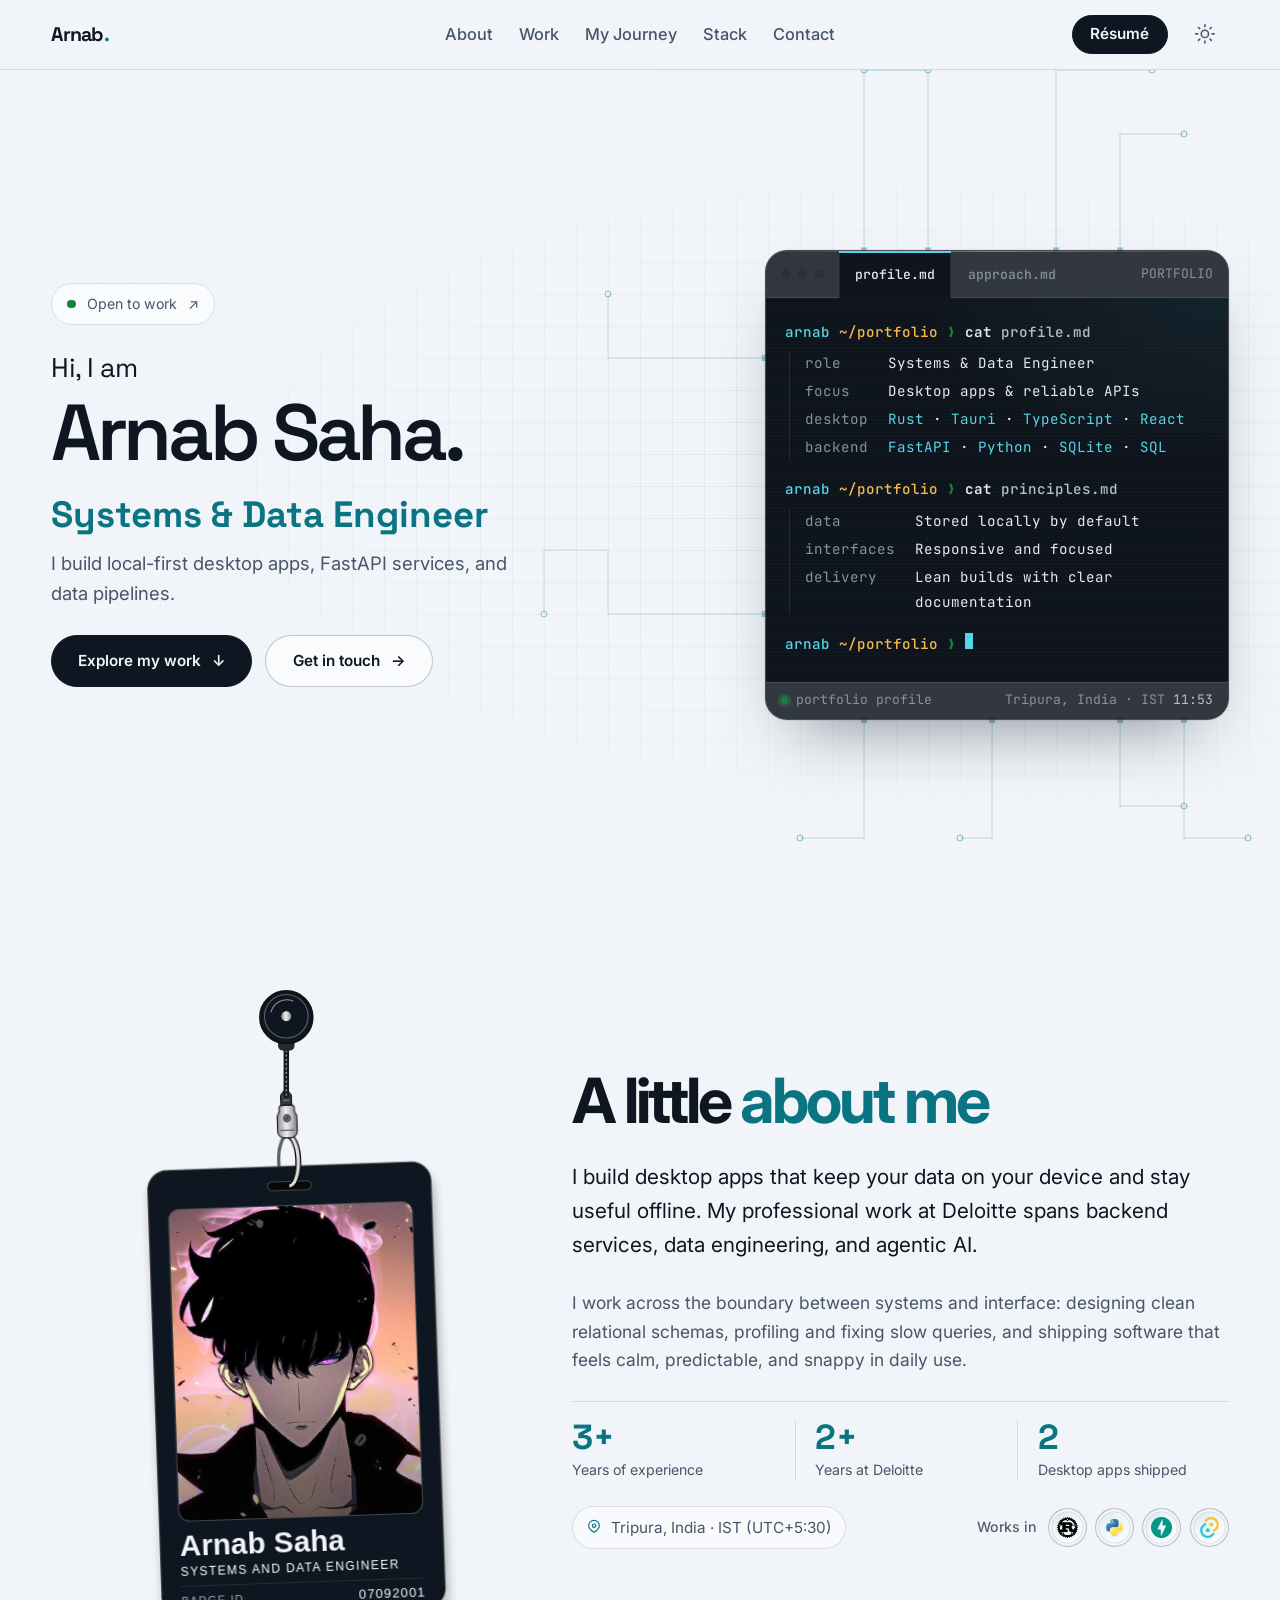
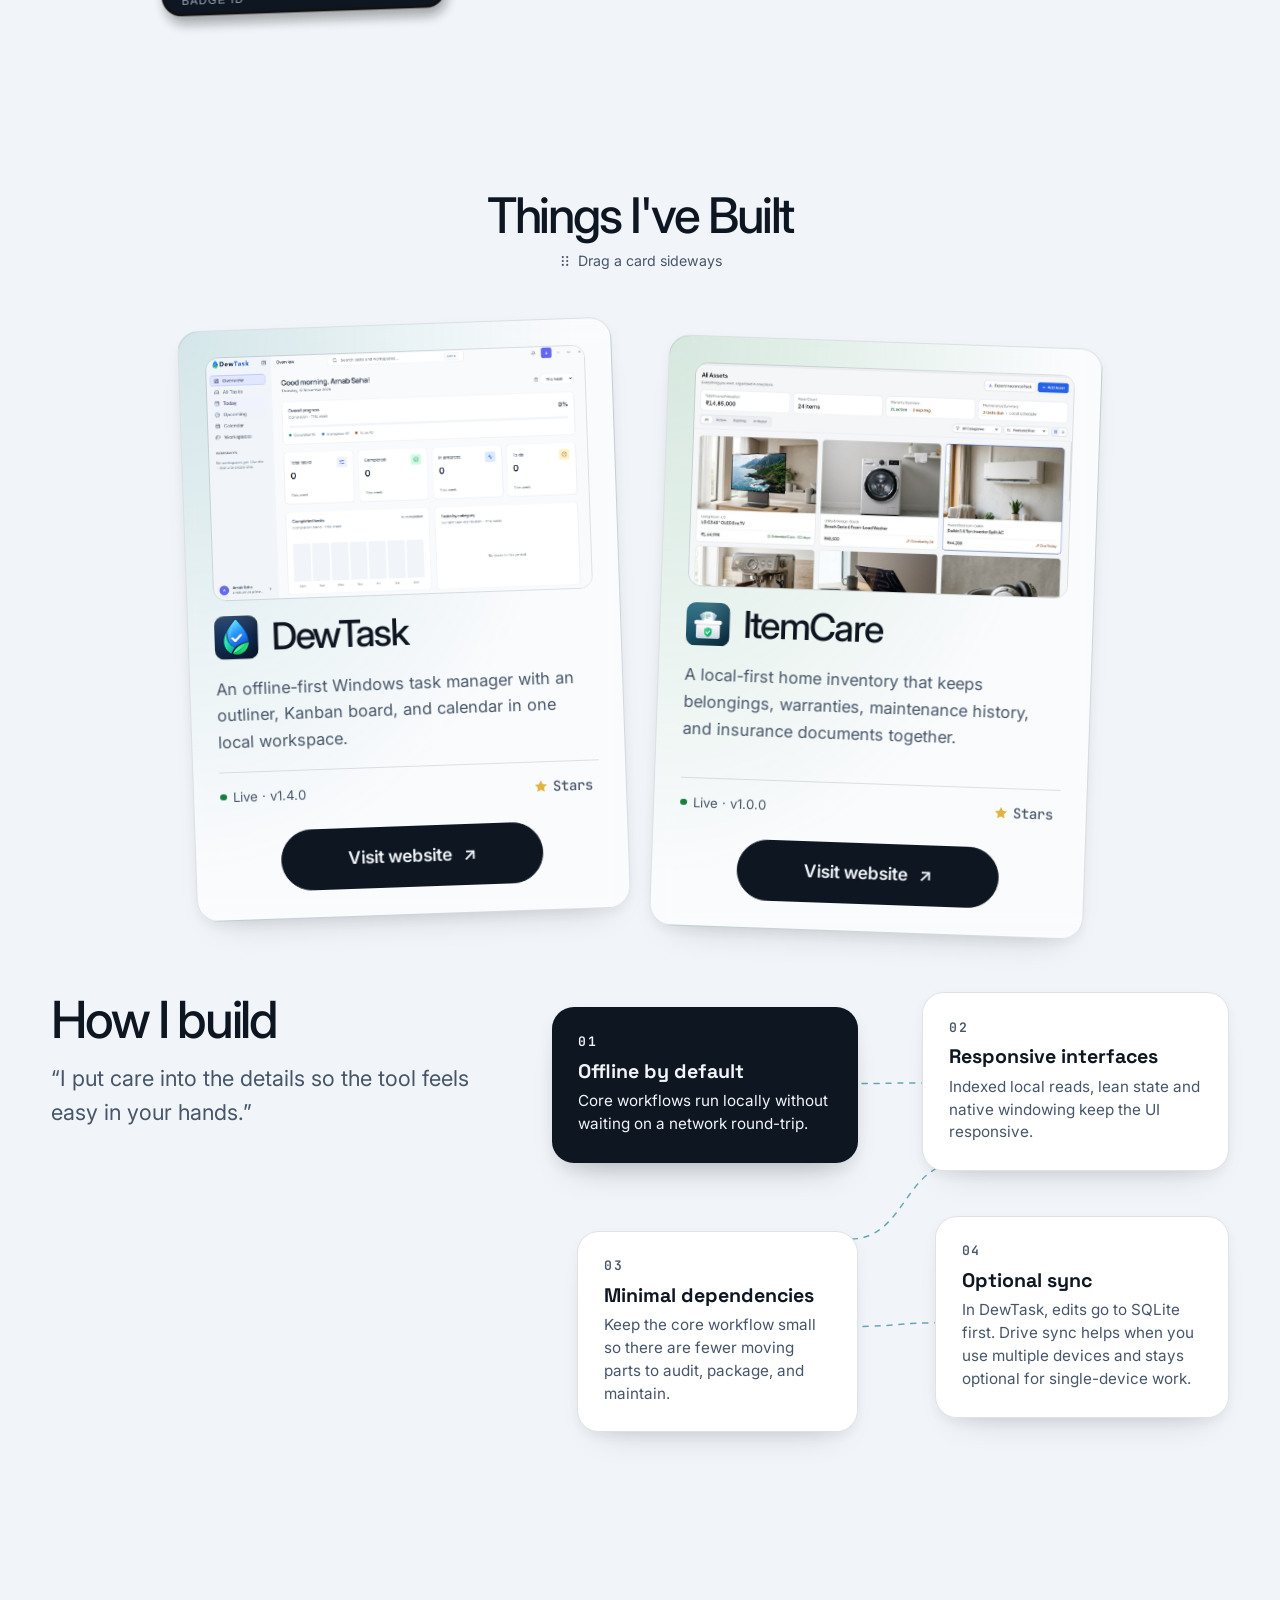
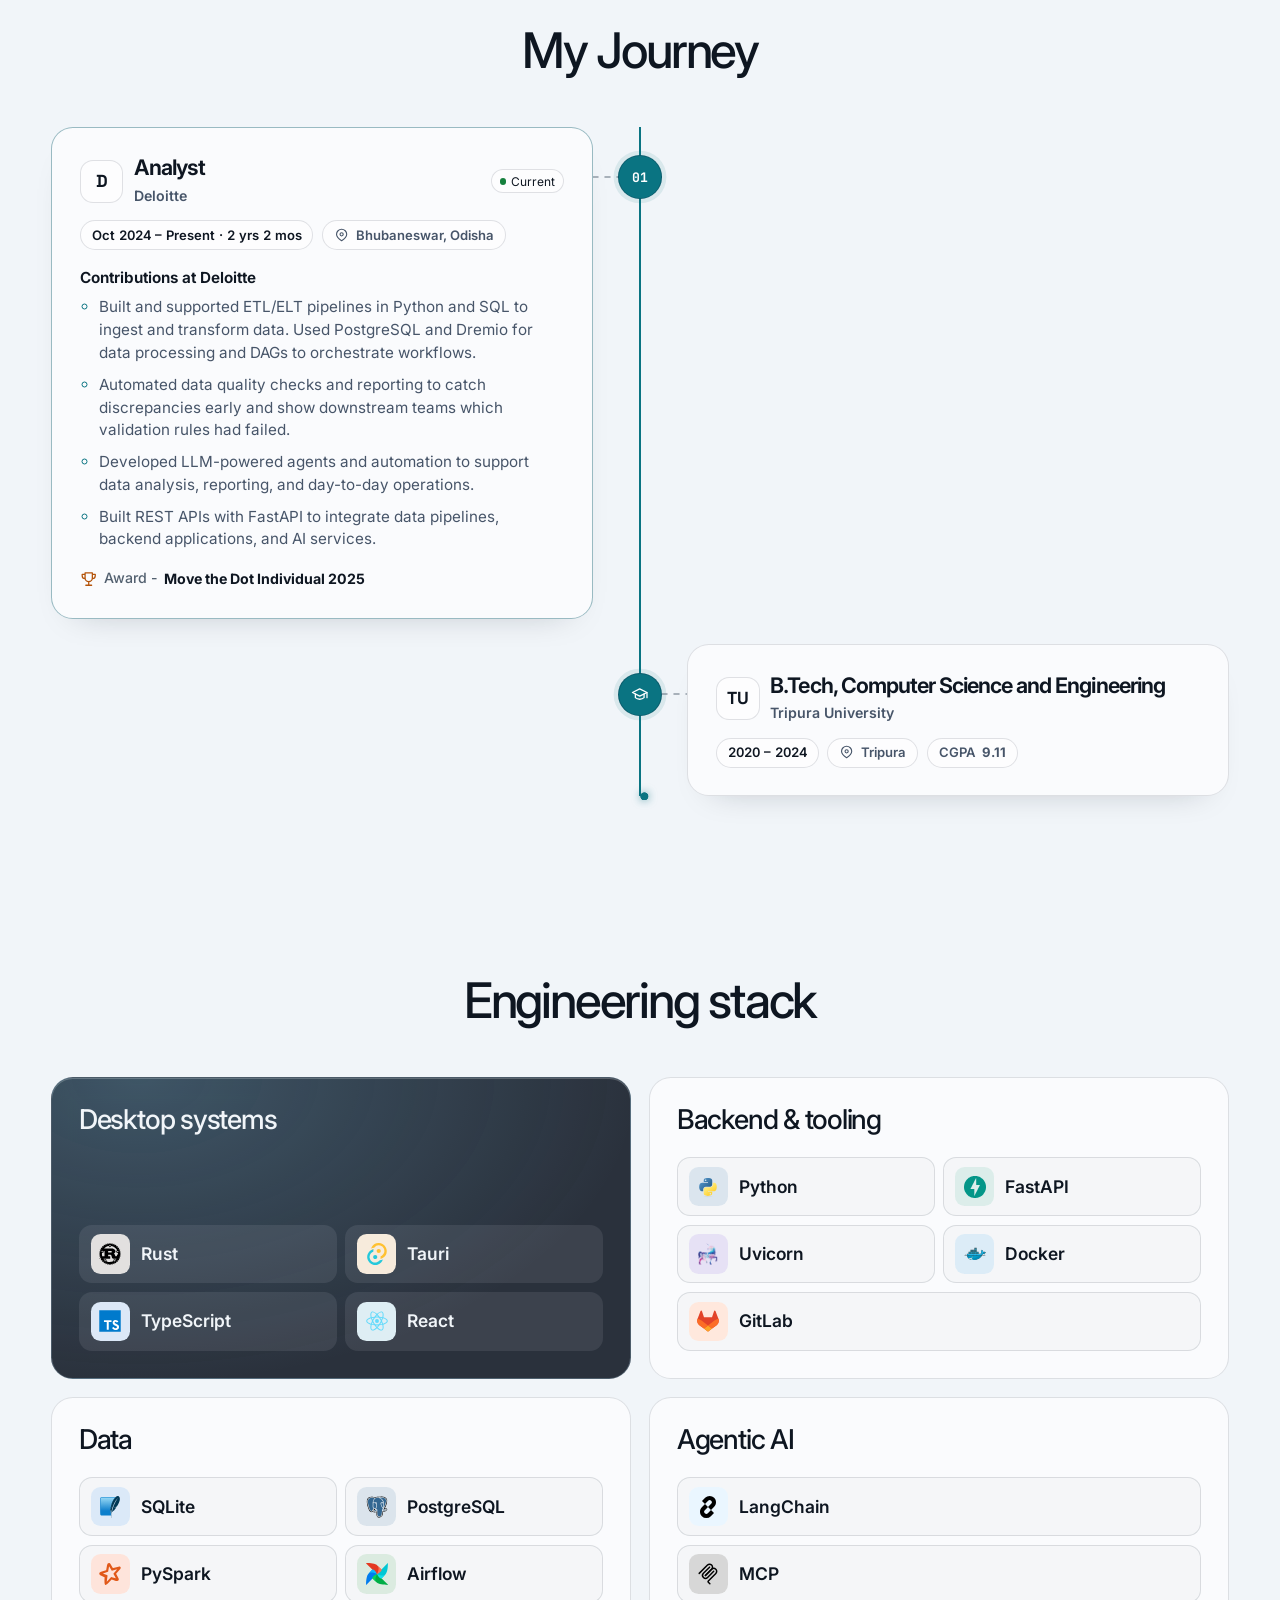
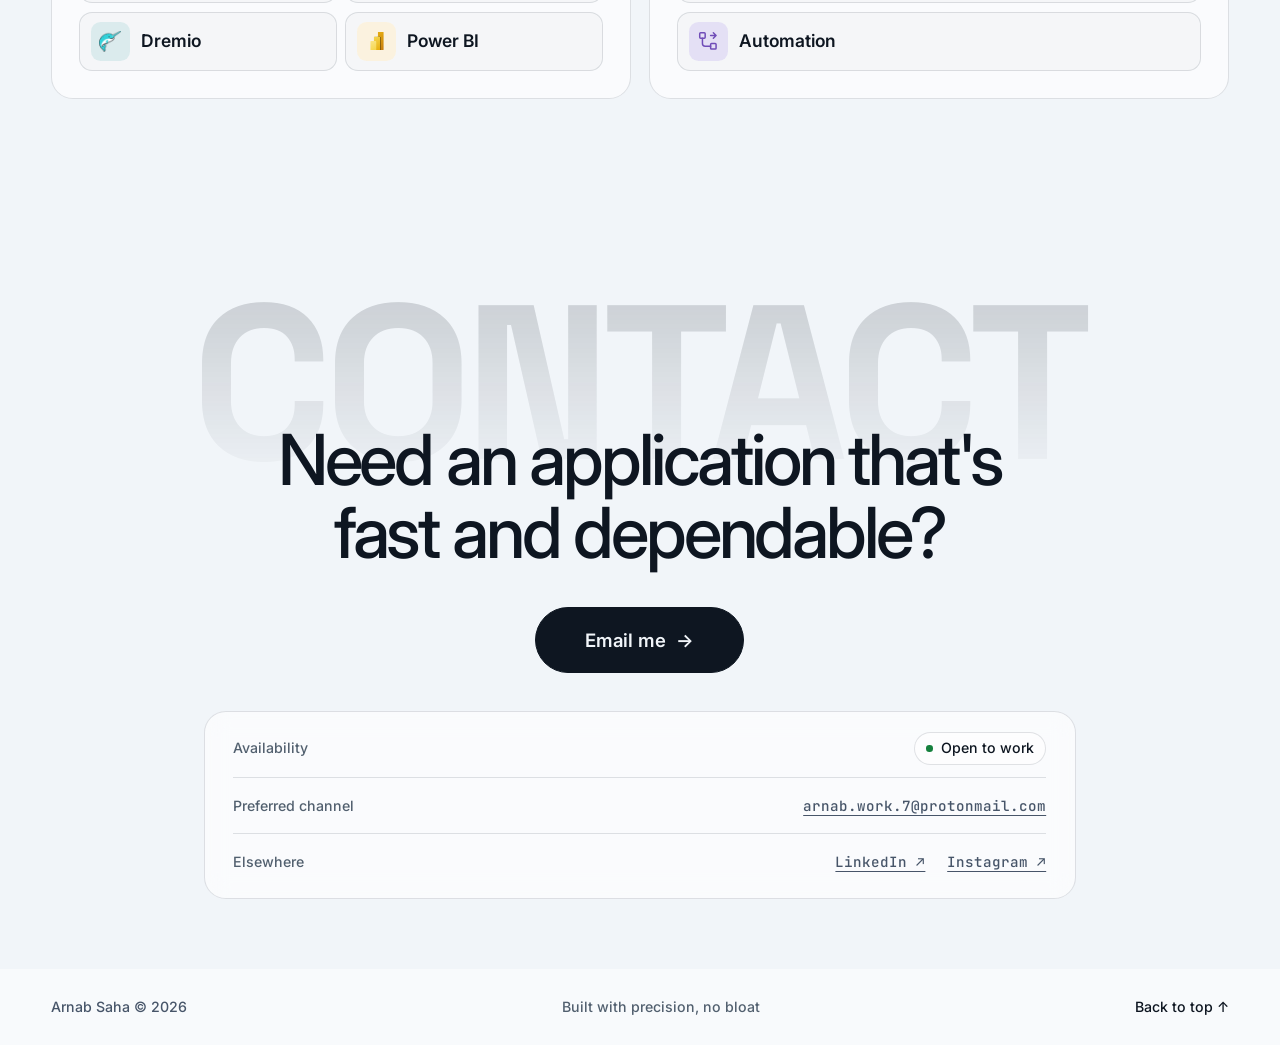
==== commit 2edcf442: "phone optimisations" ====
--- a/index.html
+++ b/index.html
@@ -347,7 +347,7 @@
             <circle cx="5.5" cy="8" r="1.25"/><circle cx="10.5" cy="8" r="1.25"/>
             <circle cx="5.5" cy="12.5" r="1.25"/><circle cx="10.5" cy="12.5" r="1.25"/>
           </svg>
-          Drag a card
+          Drag a card sideways
         </p>
       </div>
 
--- a/styles.css
+++ b/styles.css
@@ -858,7 +858,7 @@
 
 .pc[data-project-drag-handle] {
   cursor: grab;
-  touch-action: none;
+  touch-action: pan-y pinch-zoom;
   -webkit-user-select: none;
   user-select: none;
 }
